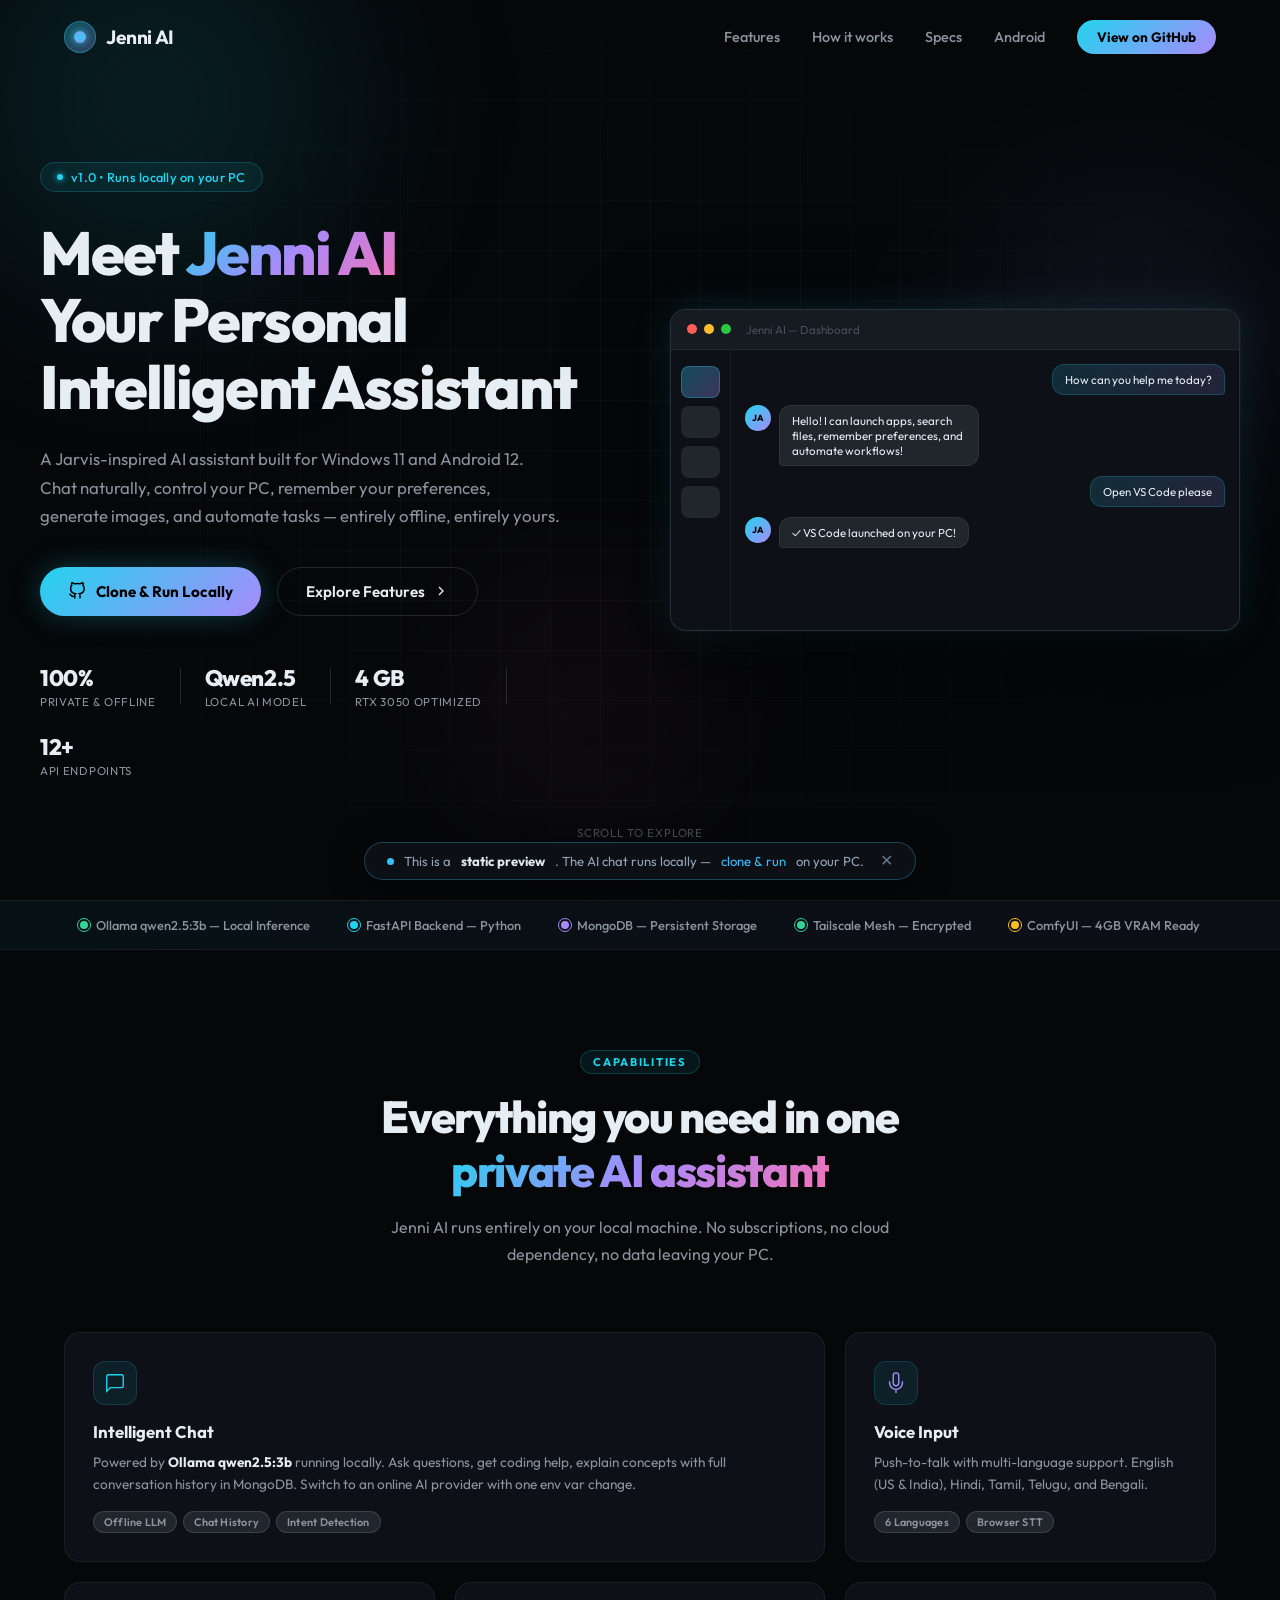
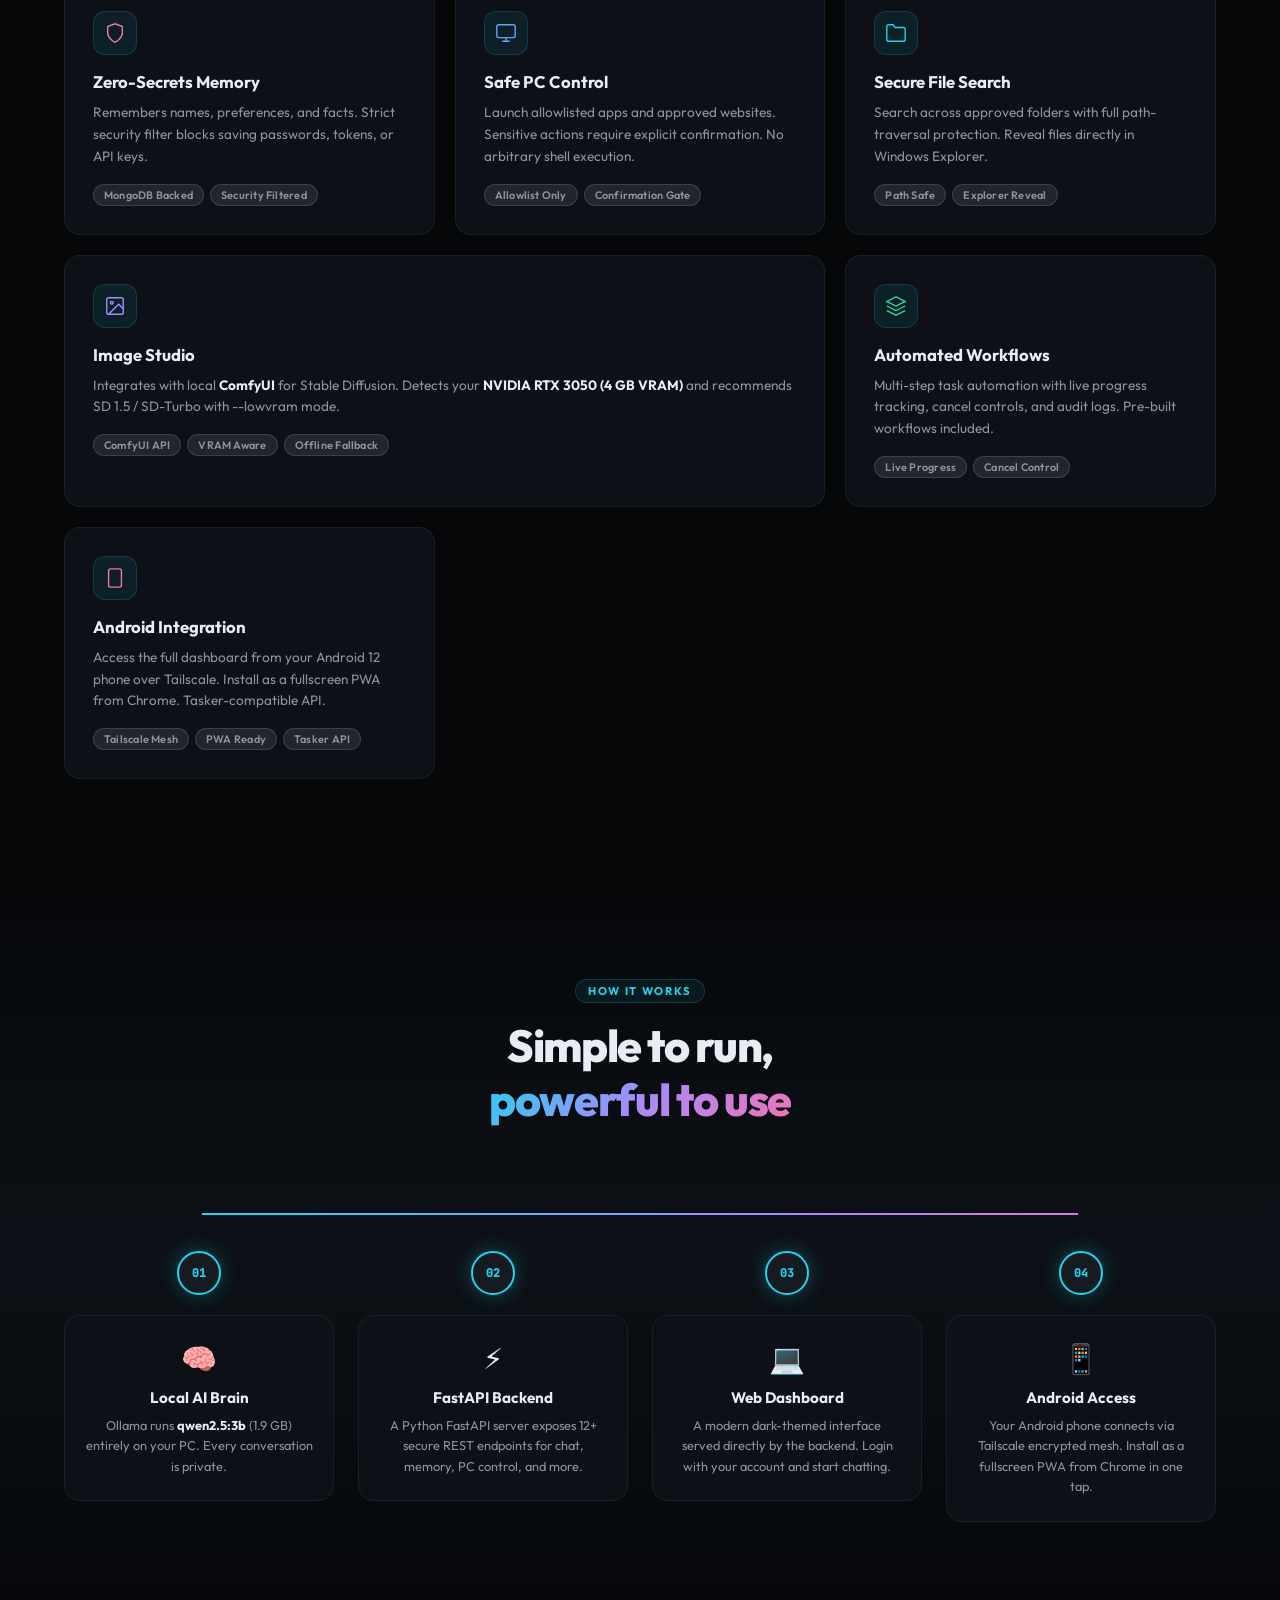
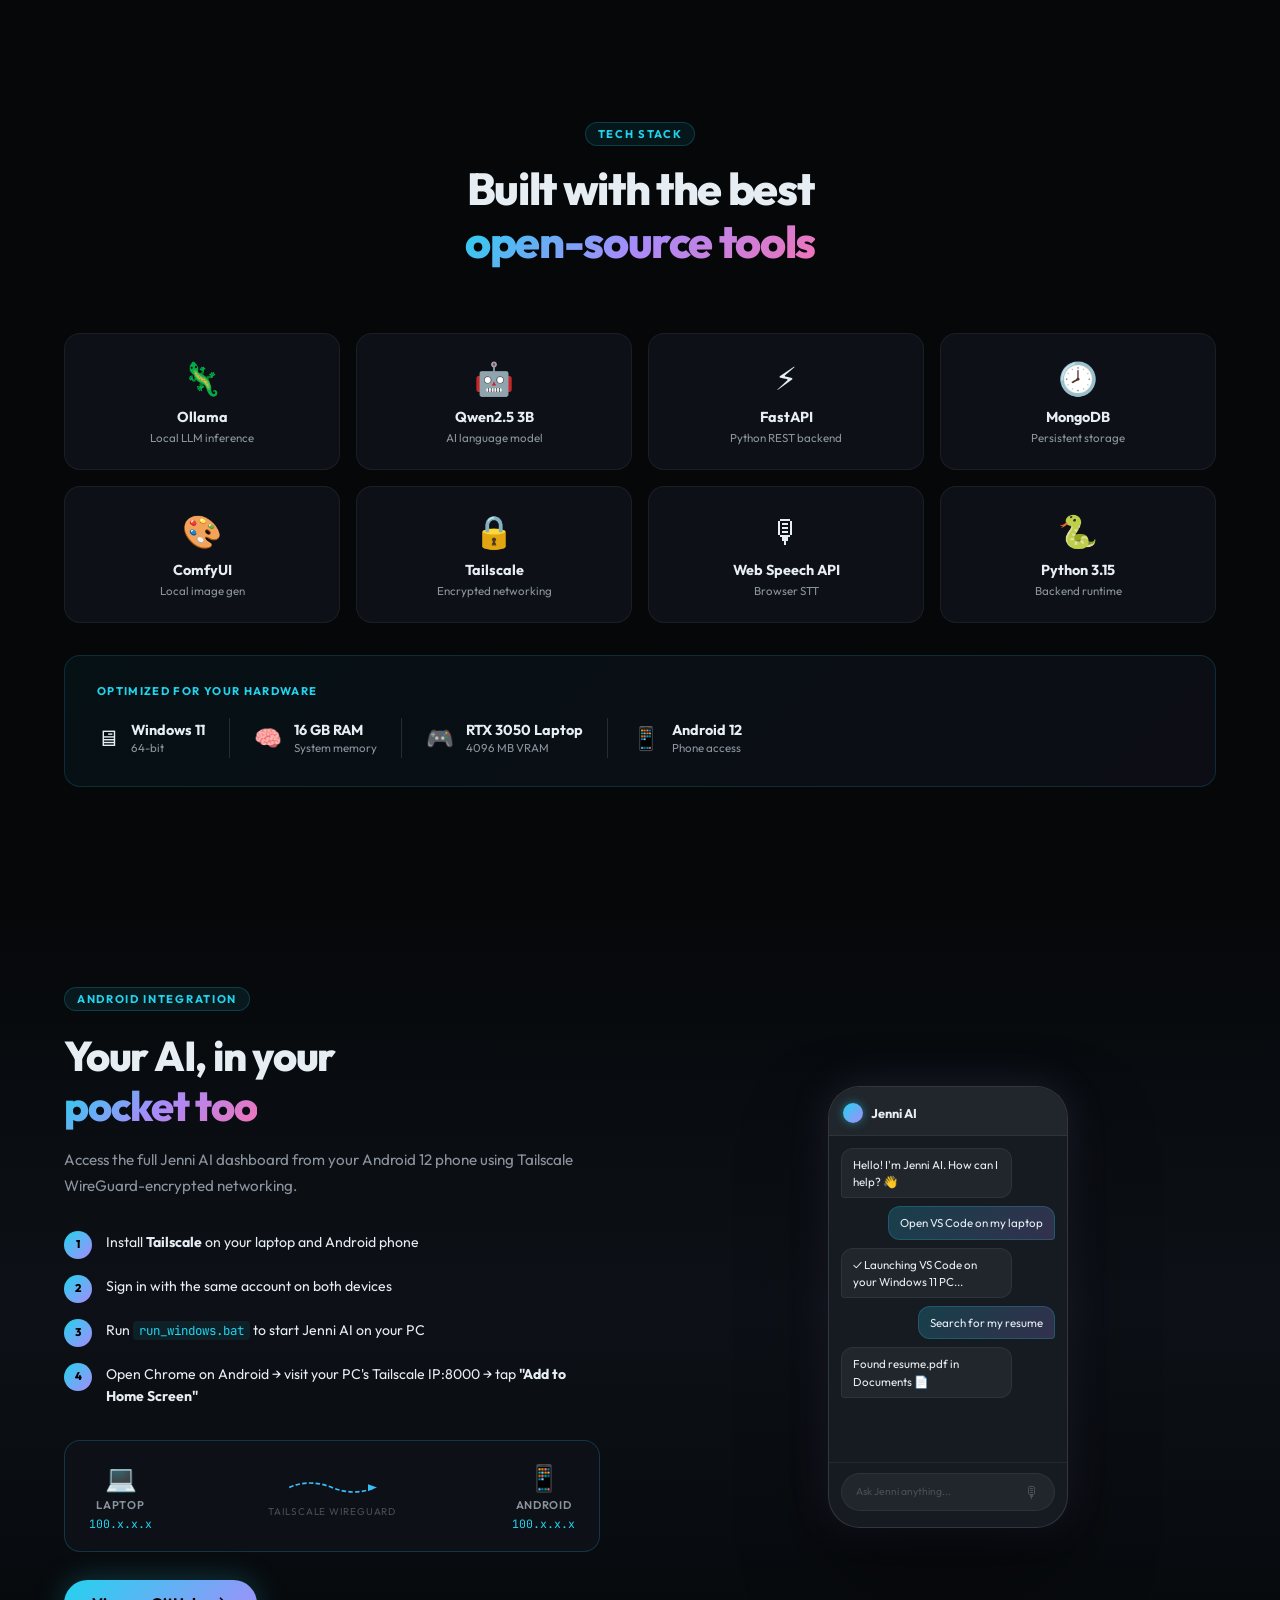
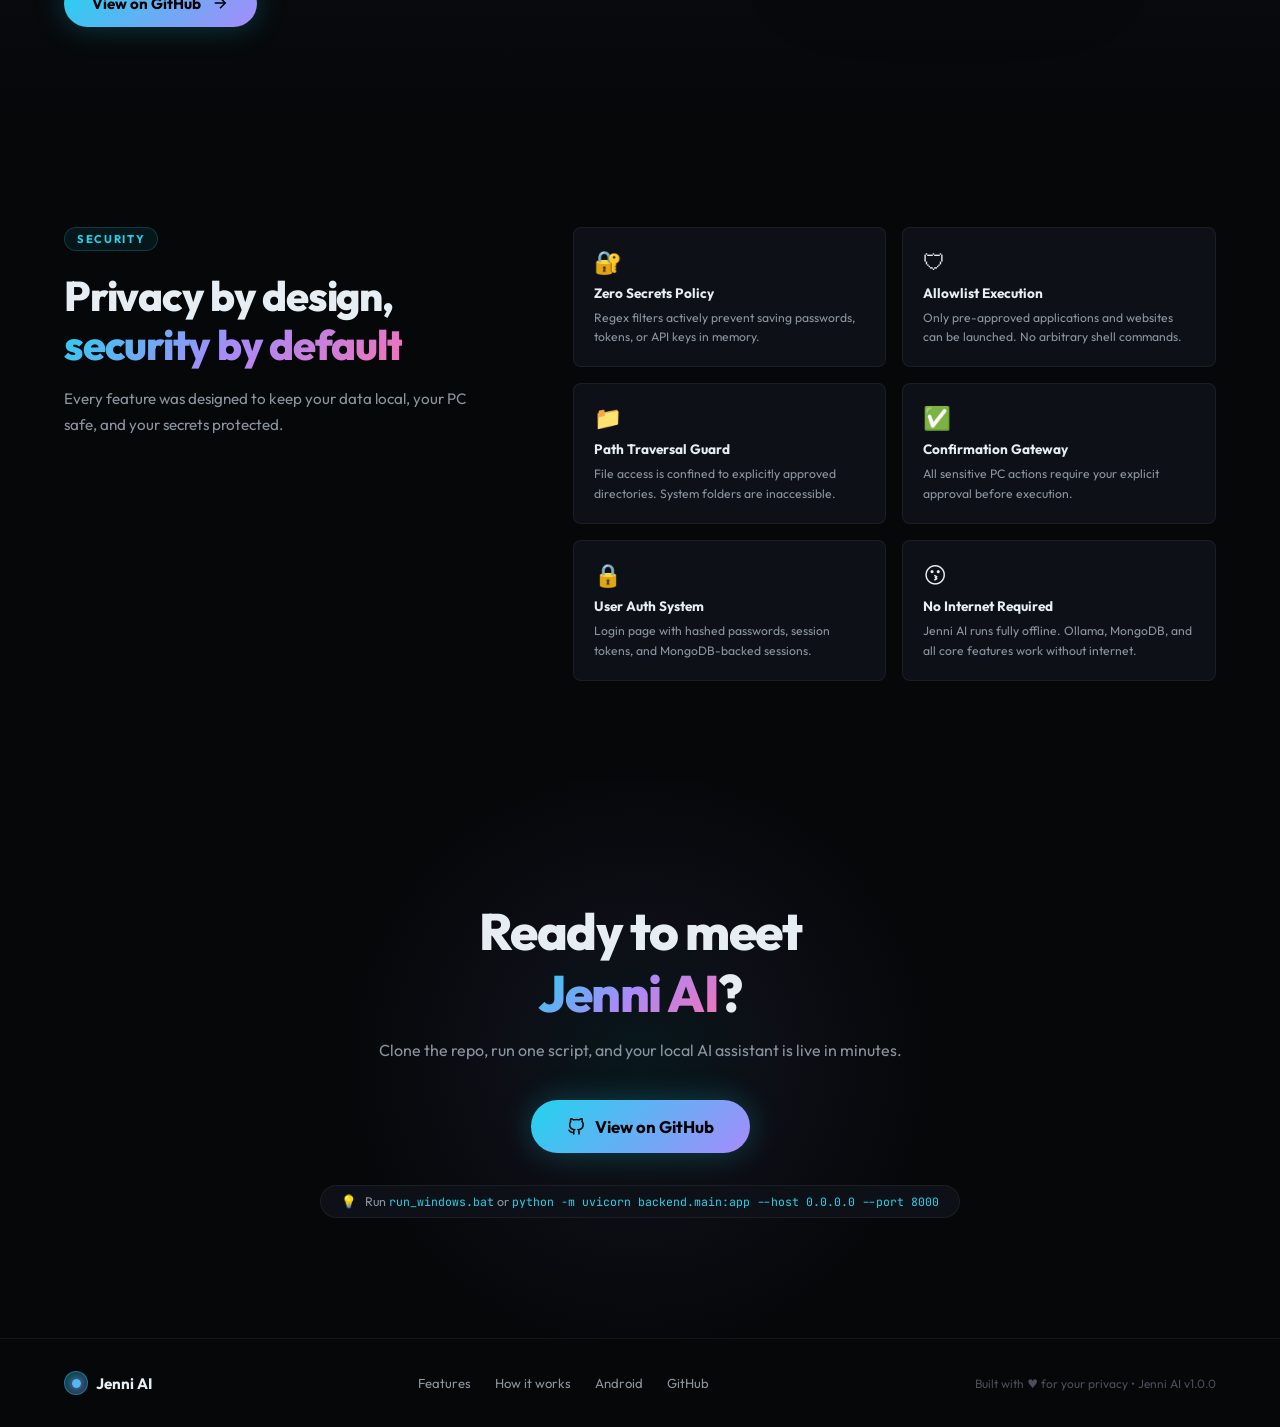
==== index.html @ 6e57ca6c "fix: add index.html for GitHub Pages static landing page" ====
<!DOCTYPE html>
<html lang="en">
<head>
  <meta charset="UTF-8">
  <meta name="viewport" content="width=device-width, initial-scale=1.0">
  <title>Jenni AI — Your Personal Intelligent Assistant</title>
  <meta name="description" content="Jenni AI is your personal AI assistant for Windows 11 and Android. Chat, control your PC, manage memories, generate images, and automate workflows — all privately, locally, with no cloud required.">
  <link rel="preconnect" href="https://fonts.googleapis.com">
  <link rel="preconnect" href="https://fonts.gstatic.com" crossorigin>
  <link href="https://fonts.googleapis.com/css2?family=Outfit:wght@200;300;400;500;600;700;800;900&family=JetBrains+Mono:wght@400;500&display=swap" rel="stylesheet">
  <link rel="stylesheet" href="frontend/landing.css">
  <style>
    /* GitHub Pages notice banner */
    .gh-notice {
      position: fixed; bottom: 20px; left: 50%; transform: translateX(-50%);
      background: rgba(13,17,23,0.95); border: 1px solid rgba(56,189,248,0.3);
      border-radius: 100px; padding: 10px 22px;
      font-family: 'Outfit', sans-serif; font-size: 0.82rem;
      color: #94a3b8; z-index: 9999;
      display: flex; align-items: center; gap: 10px;
      backdrop-filter: blur(12px);
      box-shadow: 0 8px 32px rgba(0,0,0,0.5);
      white-space: nowrap;
    }
    .gh-notice span.dot { width: 7px; height: 7px; border-radius: 50%; background: #38bdf8; flex-shrink: 0; animation: blink2 2s ease-in-out infinite; }
    @keyframes blink2 { 0%,100%{opacity:1} 50%{opacity:0.3} }
    .gh-notice a { color: #38bdf8; text-decoration: none; }
    .gh-notice a:hover { text-decoration: underline; }
  </style>
</head>
<body>
  <!-- Navigation -->
  <nav class="navbar" id="navbar">
    <div class="nav-inner">
      <a href="#" class="nav-brand">
        <div class="nav-orb"><div class="nav-orb-inner"></div></div>
        <span>Jenni AI</span>
      </a>
      <div class="nav-links">
        <a href="#features">Features</a>
        <a href="#how-it-works">How it works</a>
        <a href="#specs">Specs</a>
        <a href="#android">Android</a>
        <a href="https://github.com/jsssameer7/jenni_ai" target="_blank" class="nav-cta-btn">View on GitHub</a>
      </div>
      <button class="mobile-nav-toggle" id="mobile-nav-toggle" aria-label="Toggle menu">
        <span></span><span></span><span></span>
      </button>
    </div>
  </nav>
  <div class="mobile-menu" id="mobile-menu">
    <a href="#features" onclick="closeMobileMenu()">Features</a>
    <a href="#how-it-works" onclick="closeMobileMenu()">How it works</a>
    <a href="#specs" onclick="closeMobileMenu()">Specs</a>
    <a href="#android" onclick="closeMobileMenu()">Android</a>
    <a href="https://github.com/jsssameer7/jenni_ai" target="_blank" class="mobile-cta">View on GitHub</a>
  </div>

  <!-- Hero Section -->
  <section class="hero" id="hero">
    <div class="hero-bg">
      <div class="hero-orb hero-orb-1"></div>
      <div class="hero-orb hero-orb-2"></div>
      <div class="hero-orb hero-orb-3"></div>
      <div class="grid-overlay"></div>
    </div>
    <div class="hero-layout">
      <div class="hero-content">
        <div class="hero-badge"><span class="badge-dot"></span><span>v1.0 &bull; Runs locally on your PC</span></div>
        <h1 class="hero-title">Meet <span class="gradient-text">Jenni AI</span><br>Your Personal<br>Intelligent Assistant</h1>
        <p class="hero-subtitle">A Jarvis-inspired AI assistant built for Windows 11 and Android 12. Chat naturally, control your PC, remember your preferences, generate images, and automate tasks &mdash; entirely offline, entirely yours.</p>
        <div class="hero-actions">
          <a href="https://github.com/jsssameer7/jenni_ai" target="_blank" class="btn-hero-primary">
            <svg viewBox="0 0 24 24" fill="none" stroke="currentColor" stroke-width="2"><path d="M9 19c-5 1.5-5-2.5-7-3m14 6v-3.87a3.37 3.37 0 0 0-.94-2.61c3.14-.35 6.44-1.54 6.44-7A5.44 5.44 0 0 0 20 4.77 5.07 5.07 0 0 0 19.91 1S18.73.65 16 2.48a13.38 13.38 0 0 0-7 0C6.27.65 5.09 1 5.09 1A5.07 5.07 0 0 0 5 4.77a5.44 5.44 0 0 0-1.5 3.78c0 5.42 3.3 6.61 6.44 7A3.37 3.37 0 0 0 9 18.13V22"/></svg>
            Clone &amp; Run Locally
          </a>
          <a href="#features" class="btn-hero-secondary">Explore Features<svg viewBox="0 0 24 24" fill="none" stroke="currentColor" stroke-width="2"><polyline points="9 18 15 12 9 6"/></svg></a>
        </div>
        <div class="hero-stats">
          <div class="stat"><div class="stat-val">100%</div><div class="stat-label">Private &amp; Offline</div></div>
          <div class="stat-divider"></div>
          <div class="stat"><div class="stat-val">Qwen2.5</div><div class="stat-label">Local AI Model</div></div>
          <div class="stat-divider"></div>
          <div class="stat"><div class="stat-val">4 GB</div><div class="stat-label">RTX 3050 Optimized</div></div>
          <div class="stat-divider"></div>
          <div class="stat"><div class="stat-val">12+</div><div class="stat-label">API Endpoints</div></div>
        </div>
      </div>
      <div class="hero-visual">
        <div class="dashboard-mockup">
          <div class="mockup-bar">
            <div class="mockup-dot red"></div>
            <div class="mockup-dot yellow"></div>
            <div class="mockup-dot green"></div>
            <span>Jenni AI &mdash; Dashboard</span>
          </div>
          <div class="mockup-body">
            <div class="mockup-sidebar">
              <div class="mockup-nav-item active"></div>
              <div class="mockup-nav-item"></div>
              <div class="mockup-nav-item"></div>
              <div class="mockup-nav-item"></div>
            </div>
            <div class="mockup-chat">
              <div class="mockup-msg user"><div>How can you help me today?</div></div>
              <div class="mockup-msg jenni"><div class="mockup-avatar">JA</div><div>Hello! I can launch apps, search files, remember preferences, and automate workflows!</div></div>
              <div class="mockup-msg user"><div>Open VS Code please</div></div>
              <div class="mockup-msg jenni"><div class="mockup-avatar">JA</div><div>&#10003; VS Code launched on your PC!</div></div>
            </div>
          </div>
        </div>
      </div>
    </div>
    <div class="hero-scroll-hint"><span>Scroll to explore</span><div class="scroll-arrow"></div></div>
  </section>

  <!-- Status Banner -->
  <section class="status-banner">
    <div class="container">
      <div class="status-items">
        <div class="status-item"><div class="ping green"></div><span>Ollama qwen2.5:3b &mdash; Local Inference</span></div>
        <div class="status-item"><div class="ping cyan"></div><span>FastAPI Backend &mdash; Python</span></div>
        <div class="status-item"><div class="ping violet"></div><span>MongoDB &mdash; Persistent Storage</span></div>
        <div class="status-item"><div class="ping green"></div><span>Tailscale Mesh &mdash; Encrypted</span></div>
        <div class="status-item"><div class="ping yellow"></div><span>ComfyUI &mdash; 4GB VRAM Ready</span></div>
      </div>
    </div>
  </section>

  <!-- Features Section -->
  <section class="features-section" id="features">
    <div class="container">
      <div class="section-header-web">
        <div class="section-tag">CAPABILITIES</div>
        <h2>Everything you need in one<br><span class="gradient-text">private AI assistant</span></h2>
        <p>Jenni AI runs entirely on your local machine. No subscriptions, no cloud dependency, no data leaving your PC.</p>
      </div>
      <div class="features-grid">
        <div class="feature-card large" data-color="cyan">
          <div class="feature-icon-wrap"><svg viewBox="0 0 24 24" fill="none" stroke="currentColor" stroke-width="1.5"><path d="M21 15a2 2 0 0 1-2 2H7l-4 4V5a2 2 0 0 1 2-2h14a2 2 0 0 1 2 2z"/></svg></div>
          <h3>Intelligent Chat</h3>
          <p>Powered by <strong>Ollama qwen2.5:3b</strong> running locally. Ask questions, get coding help, explain concepts with full conversation history in MongoDB. Switch to an online AI provider with one env var change.</p>
          <div class="feature-chips"><span class="feature-chip">Offline LLM</span><span class="feature-chip">Chat History</span><span class="feature-chip">Intent Detection</span></div>
        </div>
        <div class="feature-card" data-color="violet">
          <div class="feature-icon-wrap"><svg viewBox="0 0 24 24" fill="none" stroke="currentColor" stroke-width="1.5"><path d="M12 1a3 3 0 0 0-3 3v8a3 3 0 0 0 6 0V4a3 3 0 0 0-3-3z"/><path d="M19 10v2a7 7 0 0 1-14 0v-2"/><line x1="12" y1="19" x2="12" y2="23"/></svg></div>
          <h3>Voice Input</h3>
          <p>Push-to-talk with multi-language support. English (US &amp; India), Hindi, Tamil, Telugu, and Bengali.</p>
          <div class="feature-chips"><span class="feature-chip">6 Languages</span><span class="feature-chip">Browser STT</span></div>
        </div>
        <div class="feature-card" data-color="pink">
          <div class="feature-icon-wrap"><svg viewBox="0 0 24 24" fill="none" stroke="currentColor" stroke-width="1.5"><path d="M12 22s8-4 8-10V5l-8-3-8 3v7c0 6 8 10 8 10z"/></svg></div>
          <h3>Zero-Secrets Memory</h3>
          <p>Remembers names, preferences, and facts. Strict security filter blocks saving passwords, tokens, or API keys.</p>
          <div class="feature-chips"><span class="feature-chip">MongoDB Backed</span><span class="feature-chip">Security Filtered</span></div>
        </div>
        <div class="feature-card" data-color="blue">
          <div class="feature-icon-wrap"><svg viewBox="0 0 24 24" fill="none" stroke="currentColor" stroke-width="1.5"><rect x="2" y="3" width="20" height="14" rx="2" ry="2"/><line x1="8" y1="21" x2="16" y2="21"/><line x1="12" y1="17" x2="12" y2="21"/></svg></div>
          <h3>Safe PC Control</h3>
          <p>Launch allowlisted apps and approved websites. Sensitive actions require explicit confirmation. No arbitrary shell execution.</p>
          <div class="feature-chips"><span class="feature-chip">Allowlist Only</span><span class="feature-chip">Confirmation Gate</span></div>
        </div>
        <div class="feature-card" data-color="cyan">
          <div class="feature-icon-wrap"><svg viewBox="0 0 24 24" fill="none" stroke="currentColor" stroke-width="1.5"><path d="M22 19a2 2 0 0 1-2 2H4a2 2 0 0 1-2-2V5a2 2 0 0 1 2-2h5l2 3h9a2 2 0 0 1 2 2z"/></svg></div>
          <h3>Secure File Search</h3>
          <p>Search across approved folders with full path-traversal protection. Reveal files directly in Windows Explorer.</p>
          <div class="feature-chips"><span class="feature-chip">Path Safe</span><span class="feature-chip">Explorer Reveal</span></div>
        </div>
        <div class="feature-card large" data-color="violet">
          <div class="feature-icon-wrap"><svg viewBox="0 0 24 24" fill="none" stroke="currentColor" stroke-width="1.5"><rect x="3" y="3" width="18" height="18" rx="2" ry="2"/><circle cx="8.5" cy="8.5" r="1.5"/><polyline points="21 15 16 10 5 21"/></svg></div>
          <h3>Image Studio</h3>
          <p>Integrates with local <strong>ComfyUI</strong> for Stable Diffusion. Detects your <strong>NVIDIA RTX 3050 (4 GB VRAM)</strong> and recommends SD 1.5 / SD-Turbo with --lowvram mode.</p>
          <div class="feature-chips"><span class="feature-chip">ComfyUI API</span><span class="feature-chip">VRAM Aware</span><span class="feature-chip">Offline Fallback</span></div>
        </div>
        <div class="feature-card" data-color="green">
          <div class="feature-icon-wrap"><svg viewBox="0 0 24 24" fill="none" stroke="currentColor" stroke-width="1.5"><polygon points="12 2 2 7 12 12 22 7 12 2"/><polyline points="2 17 12 22 22 17"/><polyline points="2 12 12 17 22 12"/></svg></div>
          <h3>Automated Workflows</h3>
          <p>Multi-step task automation with live progress tracking, cancel controls, and audit logs. Pre-built workflows included.</p>
          <div class="feature-chips"><span class="feature-chip">Live Progress</span><span class="feature-chip">Cancel Control</span></div>
        </div>
        <div class="feature-card" data-color="pink">
          <div class="feature-icon-wrap"><svg viewBox="0 0 24 24" fill="none" stroke="currentColor" stroke-width="1.5"><rect x="5" y="2" width="14" height="20" rx="2" ry="2"/><line x1="12" y1="18" x2="12.01" y2="18"/></svg></div>
          <h3>Android Integration</h3>
          <p>Access the full dashboard from your Android 12 phone over Tailscale. Install as a fullscreen PWA from Chrome. Tasker-compatible API.</p>
          <div class="feature-chips"><span class="feature-chip">Tailscale Mesh</span><span class="feature-chip">PWA Ready</span><span class="feature-chip">Tasker API</span></div>
        </div>
      </div>
    </div>
  </section>

  <!-- How It Works -->
  <section class="how-it-works" id="how-it-works">
    <div class="container">
      <div class="section-header-web">
        <div class="section-tag">HOW IT WORKS</div>
        <h2>Simple to run,<br><span class="gradient-text">powerful to use</span></h2>
      </div>
      <div class="steps-track">
        <div class="steps-line"></div>
        <div class="step"><div class="step-num">01</div><div class="step-card"><div class="step-icon">&#129504;</div><h3>Local AI Brain</h3><p>Ollama runs <strong>qwen2.5:3b</strong> (1.9 GB) entirely on your PC. Every conversation is private.</p></div></div>
        <div class="step"><div class="step-num">02</div><div class="step-card"><div class="step-icon">&#9889;</div><h3>FastAPI Backend</h3><p>A Python FastAPI server exposes 12+ secure REST endpoints for chat, memory, PC control, and more.</p></div></div>
        <div class="step"><div class="step-num">03</div><div class="step-card"><div class="step-icon">&#128187;</div><h3>Web Dashboard</h3><p>A modern dark-themed interface served directly by the backend. Login with your account and start chatting.</p></div></div>
        <div class="step"><div class="step-num">04</div><div class="step-card"><div class="step-icon">&#128241;</div><h3>Android Access</h3><p>Your Android phone connects via Tailscale encrypted mesh. Install as a fullscreen PWA from Chrome in one tap.</p></div></div>
      </div>
    </div>
  </section>

  <!-- Tech Stack -->
  <section class="tech-section" id="specs">
    <div class="container">
      <div class="section-header-web">
        <div class="section-tag">TECH STACK</div>
        <h2>Built with the best<br><span class="gradient-text">open-source tools</span></h2>
      </div>
      <div class="tech-grid">
        <div class="tech-card"><div class="tech-logo">&#129422;</div><div class="tech-name">Ollama</div><div class="tech-desc">Local LLM inference</div></div>
        <div class="tech-card"><div class="tech-logo">&#129302;</div><div class="tech-name">Qwen2.5 3B</div><div class="tech-desc">AI language model</div></div>
        <div class="tech-card"><div class="tech-logo">&#9889;</div><div class="tech-name">FastAPI</div><div class="tech-desc">Python REST backend</div></div>
        <div class="tech-card"><div class="tech-logo">&#128343;</div><div class="tech-name">MongoDB</div><div class="tech-desc">Persistent storage</div></div>
        <div class="tech-card"><div class="tech-logo">&#127912;</div><div class="tech-name">ComfyUI</div><div class="tech-desc">Local image gen</div></div>
        <div class="tech-card"><div class="tech-logo">&#128274;</div><div class="tech-name">Tailscale</div><div class="tech-desc">Encrypted networking</div></div>
        <div class="tech-card"><div class="tech-logo">&#127897;</div><div class="tech-name">Web Speech API</div><div class="tech-desc">Browser STT</div></div>
        <div class="tech-card"><div class="tech-logo">&#128013;</div><div class="tech-name">Python 3.15</div><div class="tech-desc">Backend runtime</div></div>
      </div>
      <div class="hardware-card">
        <div class="hw-label">Optimized for your hardware</div>
        <div class="hw-specs">
          <div class="hw-spec"><div class="hw-icon">&#128421;</div><div class="hw-info"><strong>Windows 11</strong><span>64-bit</span></div></div>
          <div class="hw-sep"></div>
          <div class="hw-spec"><div class="hw-icon">&#129504;</div><div class="hw-info"><strong>16 GB RAM</strong><span>System memory</span></div></div>
          <div class="hw-sep"></div>
          <div class="hw-spec"><div class="hw-icon">&#127918;</div><div class="hw-info"><strong>RTX 3050 Laptop</strong><span>4096 MB VRAM</span></div></div>
          <div class="hw-sep"></div>
          <div class="hw-spec"><div class="hw-icon">&#128241;</div><div class="hw-info"><strong>Android 12</strong><span>Phone access</span></div></div>
        </div>
      </div>
    </div>
  </section>

  <!-- Android Section -->
  <section class="android-section" id="android">
    <div class="container">
      <div class="android-layout">
        <div class="android-content">
          <div class="section-tag">ANDROID INTEGRATION</div>
          <h2>Your AI, in your<br><span class="gradient-text">pocket too</span></h2>
          <p>Access the full Jenni AI dashboard from your Android 12 phone using Tailscale WireGuard-encrypted networking.</p>
          <div class="android-steps">
            <div class="android-step"><div class="android-step-num">1</div><div>Install <strong>Tailscale</strong> on your laptop and Android phone</div></div>
            <div class="android-step"><div class="android-step-num">2</div><div>Sign in with the same account on both devices</div></div>
            <div class="android-step"><div class="android-step-num">3</div><div>Run <code>run_windows.bat</code> to start Jenni AI on your PC</div></div>
            <div class="android-step"><div class="android-step-num">4</div><div>Open Chrome on Android → visit your PC's Tailscale IP:8000 → tap <strong>"Add to Home Screen"</strong></div></div>
          </div>
          <div class="tailscale-info">
            <div class="ts-node"><div class="ts-icon">&#128187;</div><div class="ts-label">Laptop</div><div class="ts-ip">100.x.x.x</div></div>
            <div class="ts-arrow"><svg viewBox="0 0 80 24" fill="none"><path d="M2 12 Q20 4 40 12 Q60 20 78 12" stroke="#38bdf8" stroke-width="1.5" stroke-dasharray="4 2"/><polygon points="72,9 80,12 72,15" fill="#38bdf8"/></svg><div class="ts-label-mid">Tailscale WireGuard</div></div>
            <div class="ts-node"><div class="ts-icon">&#128241;</div><div class="ts-label">Android</div><div class="ts-ip">100.x.x.x</div></div>
          </div>
          <a href="https://github.com/jsssameer7/jenni_ai" target="_blank" class="btn-hero-primary" style="margin-top:28px;display:inline-flex;">
            View on GitHub
            <svg viewBox="0 0 24 24" fill="none" stroke="currentColor" stroke-width="2"><line x1="5" y1="12" x2="19" y2="12"/><polyline points="12 5 19 12 12 19"/></svg>
          </a>
        </div>
        <div class="phone-mockup-wrapper">
          <div class="phone-mockup">
            <div class="phone-screen">
              <div class="phone-header"><div class="phone-orb"></div><span>Jenni AI</span></div>
              <div class="phone-chat">
                <div class="phone-msg jenni">Hello! I'm Jenni AI. How can I help? &#128075;</div>
                <div class="phone-msg user">Open VS Code on my laptop</div>
                <div class="phone-msg jenni">&#10003; Launching VS Code on your Windows 11 PC...</div>
                <div class="phone-msg user">Search for my resume</div>
                <div class="phone-msg jenni">Found resume.pdf in Documents &#128196;</div>
              </div>
              <div class="phone-input"><div class="phone-input-bar"><span>Ask Jenni anything...</span><div class="phone-mic">&#127897;</div></div></div>
            </div>
          </div>
        </div>
      </div>
    </div>
  </section>

  <!-- Security Section -->
  <section class="security-section">
    <div class="container">
      <div class="security-grid">
        <div class="security-intro">
          <div class="section-tag">SECURITY</div>
          <h2>Privacy by design,<br><span class="gradient-text">security by default</span></h2>
          <p>Every feature was designed to keep your data local, your PC safe, and your secrets protected.</p>
        </div>
        <div class="security-cards">
          <div class="sec-card"><div class="sec-icon">&#128272;</div><h4>Zero Secrets Policy</h4><p>Regex filters actively prevent saving passwords, tokens, or API keys in memory.</p></div>
          <div class="sec-card"><div class="sec-icon">&#128737;</div><h4>Allowlist Execution</h4><p>Only pre-approved applications and websites can be launched. No arbitrary shell commands.</p></div>
          <div class="sec-card"><div class="sec-icon">&#128193;</div><h4>Path Traversal Guard</h4><p>File access is confined to explicitly approved directories. System folders are inaccessible.</p></div>
          <div class="sec-card"><div class="sec-icon">&#9989;</div><h4>Confirmation Gateway</h4><p>All sensitive PC actions require your explicit approval before execution.</p></div>
          <div class="sec-card"><div class="sec-icon">&#128274;</div><h4>User Auth System</h4><p>Login page with hashed passwords, session tokens, and MongoDB-backed sessions.</p></div>
          <div class="sec-card"><div class="sec-icon">&#128535;</div><h4>No Internet Required</h4><p>Jenni AI runs fully offline. Ollama, MongoDB, and all core features work without internet.</p></div>
        </div>
      </div>
    </div>
  </section>

  <!-- CTA Section -->
  <section class="cta-section">
    <div class="cta-glow"></div>
    <div class="container">
      <div class="cta-inner">
        <h2>Ready to meet<br><span class="gradient-text">Jenni AI</span>?</h2>
        <p>Clone the repo, run one script, and your local AI assistant is live in minutes.</p>
        <div class="cta-actions">
          <a href="https://github.com/jsssameer7/jenni_ai" target="_blank" class="btn-hero-primary large">
            <svg viewBox="0 0 24 24" fill="none" stroke="currentColor" stroke-width="2"><path d="M9 19c-5 1.5-5-2.5-7-3m14 6v-3.87a3.37 3.37 0 0 0-.94-2.61c3.14-.35 6.44-1.54 6.44-7A5.44 5.44 0 0 0 20 4.77 5.07 5.07 0 0 0 19.91 1S18.73.65 16 2.48a13.38 13.38 0 0 0-7 0C6.27.65 5.09 1 5.09 1A5.07 5.07 0 0 0 5 4.77a5.44 5.44 0 0 0-1.5 3.78c0 5.42 3.3 6.61 6.44 7A3.37 3.37 0 0 0 9 18.13V22"/></svg>
            View on GitHub
          </a>
        </div>
        <div class="cta-tip"><span>&#128161;</span><span>Run <code>run_windows.bat</code> or <code>python -m uvicorn backend.main:app --host 0.0.0.0 --port 8000</code></span></div>
      </div>
    </div>
  </section>

  <!-- Footer -->
  <footer class="site-footer">
    <div class="container">
      <div class="footer-inner">
        <div class="footer-brand"><div class="nav-orb small"><div class="nav-orb-inner"></div></div><span>Jenni AI</span></div>
        <div class="footer-links">
          <a href="#features">Features</a>
          <a href="#how-it-works">How it works</a>
          <a href="#android">Android</a>
          <a href="https://github.com/jsssameer7/jenni_ai" target="_blank">GitHub</a>
        </div>
        <div class="footer-copy">Built with &hearts; for your privacy &bull; Jenni AI v1.0.0</div>
      </div>
    </div>
  </footer>

  <!-- GitHub Pages notice -->
  <div class="gh-notice" id="gh-notice">
    <span class="dot"></span>
    This is a <strong style="color:#e2e8f0">static preview</strong>. The AI chat runs locally —
    <a href="https://github.com/jsssameer7/jenni_ai" target="_blank">clone &amp; run</a> on your PC.
    <button onclick="document.getElementById('gh-notice').remove()" style="background:none;border:none;color:#64748b;cursor:pointer;font-size:1rem;line-height:1;margin-left:6px;">✕</button>
  </div>

  <script>
    const navbar = document.getElementById('navbar');
    window.addEventListener('scroll', () => { navbar.classList.toggle('scrolled', window.scrollY > 60); });
    const toggle = document.getElementById('mobile-nav-toggle');
    const mobileMenu = document.getElementById('mobile-menu');
    toggle.addEventListener('click', () => { mobileMenu.classList.toggle('open'); toggle.classList.toggle('open'); });
    function closeMobileMenu() { mobileMenu.classList.remove('open'); toggle.classList.remove('open'); }
    document.querySelectorAll('a[href^="#"]').forEach(a => {
      a.addEventListener('click', e => {
        const href = a.getAttribute('href');
        if (href === '#') return;
        e.preventDefault();
        const el = document.querySelector(href);
        if (el) el.scrollIntoView({ behavior: 'smooth', block: 'start' });
        closeMobileMenu();
      });
    });
    const observer = new IntersectionObserver((entries) => {
      entries.forEach(entry => { if (entry.isIntersecting) entry.target.classList.add('in-view'); });
    }, { threshold: 0.08, rootMargin: '0px 0px -40px 0px' });
    document.querySelectorAll('.feature-card, .step, .tech-card, .sec-card, .android-step').forEach(el => {
      el.classList.add('animate-on-scroll'); observer.observe(el);
    });
  </script>
</body>
</html>
---- frontend/landing.css ----
﻿/* ============================================
   JENNI AI — LANDING PAGE STYLES
   Premium dark SaaS website aesthetic
   ============================================ */

*, *::before, *::after { box-sizing: border-box; margin: 0; padding: 0; }

:root {
  --cyan: #22d3ee;
  --cyan-dim: #0891b2;
  --violet: #a78bfa;
  --violet-dim: #7c3aed;
  --pink: #f472b6;
  --green: #34d399;
  --yellow: #fbbf24;
  --blue: #60a5fa;
  --bg: #050709;
  --surface: #0d1117;
  --surface2: #161b22;
  --surface3: #21262d;
  --border: rgba(255,255,255,0.06);
  --border-bright: rgba(255,255,255,0.12);
  --text: #e6edf3;
  --text-muted: #8b949e;
  --text-dim: #484f58;
  --font: 'Outfit', system-ui, sans-serif;
  --mono: 'JetBrains Mono', monospace;
  --radius: 16px;
  --radius-sm: 8px;
  --shadow-glow-cyan: 0 0 40px rgba(34,211,238,0.15);
  --shadow-glow-violet: 0 0 40px rgba(167,139,250,0.15);
  --transition: 0.3s cubic-bezier(0.4,0,0.2,1);
}

html { scroll-behavior: smooth; }

body {
  font-family: var(--font);
  background: var(--bg);
  color: var(--text);
  overflow-x: hidden;
  -webkit-font-smoothing: antialiased;
}

.container {
  max-width: 1200px;
  margin: 0 auto;
  padding: 0 24px;
}

/* ============ NAVBAR ============ */
.navbar {
  position: fixed;
  top: 0; left: 0; right: 0;
  z-index: 1000;
  padding: 20px 0;
  transition: all 0.4s ease;
}
.navbar.scrolled {
  background: rgba(5,7,9,0.85);
  backdrop-filter: blur(20px);
  border-bottom: 1px solid var(--border);
  padding: 14px 0;
}
.nav-inner {
  max-width: 1200px;
  margin: 0 auto;
  padding: 0 24px;
  display: flex;
  align-items: center;
  justify-content: space-between;
}
.nav-brand {
  display: flex;
  align-items: center;
  gap: 10px;
  text-decoration: none;
  color: var(--text);
  font-size: 1.2rem;
  font-weight: 700;
  letter-spacing: -0.02em;
}
.nav-orb {
  width: 32px; height: 32px;
  border-radius: 50%;
  background: linear-gradient(135deg, rgba(34,211,238,0.3), rgba(167,139,250,0.3));
  border: 1px solid rgba(34,211,238,0.4);
  display: flex;
  align-items: center;
  justify-content: center;
  animation: orb-pulse 3s ease-in-out infinite;
}
.nav-orb.small { width: 24px; height: 24px; }
.nav-orb-inner {
  width: 12px; height: 12px;
  border-radius: 50%;
  background: radial-gradient(circle, var(--cyan), var(--violet));
  box-shadow: 0 0 8px var(--cyan);
}
.nav-orb.small .nav-orb-inner { width: 9px; height: 9px; }
@keyframes orb-pulse {
  0%, 100% { box-shadow: 0 0 0 0 rgba(34,211,238,0.3); }
  50% { box-shadow: 0 0 0 6px rgba(34,211,238,0); }
}
.nav-links {
  display: flex;
  align-items: center;
  gap: 32px;
}
.nav-links a {
  text-decoration: none;
  color: var(--text-muted);
  font-size: 0.9rem;
  font-weight: 500;
  transition: color var(--transition);
}
.nav-links a:hover { color: var(--text); }
.nav-cta-btn {
  background: linear-gradient(135deg, var(--cyan), var(--violet)) !important;
  color: #000 !important;
  font-weight: 700 !important;
  padding: 8px 20px;
  border-radius: 100px;
  font-size: 0.85rem !important;
  transition: all 0.3s ease !important;
}
.nav-cta-btn:hover { transform: scale(1.05); box-shadow: 0 4px 20px rgba(34,211,238,0.4); }
.mobile-nav-toggle {
  display: none;
  flex-direction: column;
  gap: 5px;
  background: none;
  border: none;
  cursor: pointer;
  padding: 4px;
}
.mobile-nav-toggle span {
  display: block;
  width: 22px; height: 2px;
  background: var(--text);
  border-radius: 2px;
  transition: all 0.3s ease;
}
.mobile-nav-toggle.open span:nth-child(1) { transform: translateY(7px) rotate(45deg); }
.mobile-nav-toggle.open span:nth-child(2) { opacity: 0; }
.mobile-nav-toggle.open span:nth-child(3) { transform: translateY(-7px) rotate(-45deg); }
.mobile-menu {
  display: none;
  position: fixed;
  top: 0; left: 0; right: 0; bottom: 0;
  background: rgba(5,7,9,0.98);
  backdrop-filter: blur(20px);
  z-index: 999;
  flex-direction: column;
  align-items: center;
  justify-content: center;
  gap: 32px;
  font-size: 1.5rem;
  font-weight: 600;
}
.mobile-menu.open { display: flex; }
.mobile-menu a { text-decoration: none; color: var(--text); transition: color 0.2s; }
.mobile-menu a:hover { color: var(--cyan); }
.mobile-cta {
  background: linear-gradient(135deg, var(--cyan), var(--violet));
  color: #000 !important;
  padding: 14px 36px;
  border-radius: 100px;
  font-size: 1rem !important;
  font-weight: 800 !important;
}

/* ============ HERO ============ */
.hero {
  position: relative;
  min-height: 100vh;
  display: flex;
  flex-direction: column;
  align-items: center;
  justify-content: center;
  padding: 120px 24px 80px;
  overflow: hidden;
}
.hero-bg {
  position: absolute;
  inset: 0;
  pointer-events: none;
}
.hero-orb {
  position: absolute;
  border-radius: 50%;
  filter: blur(80px);
  opacity: 0.5;
}
.hero-orb-1 { width: 600px; height: 600px; top: -200px; left: -150px; background: radial-gradient(circle, rgba(34,211,238,0.3), transparent 70%); animation: float1 8s ease-in-out infinite; }
.hero-orb-2 { width: 500px; height: 500px; top: 100px; right: -100px; background: radial-gradient(circle, rgba(167,139,250,0.25), transparent 70%); animation: float2 10s ease-in-out infinite; }
.hero-orb-3 { width: 400px; height: 400px; bottom: 0; left: 30%; background: radial-gradient(circle, rgba(244,114,182,0.15), transparent 70%); animation: float1 12s ease-in-out infinite reverse; }
@keyframes float1 {
  0%, 100% { transform: translateY(0) scale(1); }
  50% { transform: translateY(-30px) scale(1.05); }
}
@keyframes float2 {
  0%, 100% { transform: translateY(0) scale(1); }
  50% { transform: translateY(20px) scale(0.95); }
}
.grid-overlay {
  position: absolute;
  inset: 0;
  background-image:
    linear-gradient(rgba(255,255,255,0.03) 1px, transparent 1px),
    linear-gradient(90deg, rgba(255,255,255,0.03) 1px, transparent 1px);
  background-size: 50px 50px;
  mask-image: radial-gradient(ellipse at center, black 30%, transparent 80%);
}
.hero-layout {
  position: relative;
  z-index: 1;
  display: grid;
  grid-template-columns: 1fr 1fr;
  gap: 60px;
  align-items: center;
  max-width: 1200px;
  width: 100%;
}
.hero-badge {
  display: inline-flex;
  align-items: center;
  gap: 8px;
  background: rgba(34,211,238,0.08);
  border: 1px solid rgba(34,211,238,0.2);
  padding: 6px 16px;
  border-radius: 100px;
  font-size: 0.8rem;
  color: var(--cyan);
  font-weight: 500;
  margin-bottom: 28px;
  letter-spacing: 0.02em;
}
.badge-dot {
  width: 6px; height: 6px;
  border-radius: 50%;
  background: var(--cyan);
  box-shadow: 0 0 6px var(--cyan);
  animation: blink 2s ease-in-out infinite;
}
@keyframes blink { 0%, 100% { opacity: 1; } 50% { opacity: 0.3; } }
.hero-title {
  font-size: clamp(2.4rem, 5vw, 3.8rem);
  font-weight: 800;
  line-height: 1.1;
  letter-spacing: -0.03em;
  margin-bottom: 24px;
}
.gradient-text {
  background: linear-gradient(135deg, var(--cyan), var(--violet), var(--pink));
  -webkit-background-clip: text;
  -webkit-text-fill-color: transparent;
  background-clip: text;
}
.hero-subtitle {
  font-size: 1.05rem;
  color: var(--text-muted);
  line-height: 1.7;
  margin-bottom: 36px;
  max-width: 520px;
}
.hero-actions {
  display: flex;
  gap: 16px;
  margin-bottom: 48px;
  flex-wrap: wrap;
}
.btn-hero-primary {
  display: inline-flex;
  align-items: center;
  gap: 10px;
  background: linear-gradient(135deg, var(--cyan), var(--violet));
  color: #000;
  font-family: var(--font);
  font-size: 0.95rem;
  font-weight: 700;
  padding: 14px 28px;
  border-radius: 100px;
  text-decoration: none;
  transition: all 0.3s ease;
  box-shadow: 0 0 30px rgba(34,211,238,0.25);
}
.btn-hero-primary svg { width: 18px; height: 18px; }
.btn-hero-primary:hover { transform: translateY(-2px); box-shadow: 0 8px 40px rgba(34,211,238,0.4); }
.btn-hero-primary.large { font-size: 1.05rem; padding: 16px 36px; }
.btn-hero-secondary {
  display: inline-flex;
  align-items: center;
  gap: 8px;
  background: transparent;
  border: 1px solid var(--border-bright);
  color: var(--text);
  font-family: var(--font);
  font-size: 0.95rem;
  font-weight: 600;
  padding: 14px 28px;
  border-radius: 100px;
  text-decoration: none;
  transition: all 0.3s ease;
}
.btn-hero-secondary svg { width: 16px; height: 16px; }
.btn-hero-secondary:hover { border-color: var(--cyan); color: var(--cyan); background: rgba(34,211,238,0.05); }
.hero-stats {
  display: flex;
  align-items: center;
  gap: 24px;
  flex-wrap: wrap;
}
.stat-val { font-size: 1.4rem; font-weight: 800; color: var(--text); letter-spacing: -0.02em; }
.stat-label { font-size: 0.72rem; color: var(--text-muted); text-transform: uppercase; letter-spacing: 0.06em; margin-top: 2px; }
.stat-divider { width: 1px; height: 36px; background: var(--border-bright); }
/* Dashboard Mockup */
.hero-visual { position: relative; z-index: 1; }
.dashboard-mockup {
  background: var(--surface);
  border: 1px solid var(--border-bright);
  border-radius: var(--radius);
  overflow: hidden;
  box-shadow: 0 40px 100px rgba(0,0,0,0.6), 0 0 0 1px rgba(34,211,238,0.05), var(--shadow-glow-cyan);
  animation: float2 6s ease-in-out infinite;
}
.mockup-bar {
  display: flex;
  align-items: center;
  gap: 7px;
  padding: 12px 16px;
  background: var(--surface2);
  border-bottom: 1px solid var(--border);
  font-size: 0.72rem;
  color: var(--text-dim);
}
.mockup-dot { width: 10px; height: 10px; border-radius: 50%; }
.mockup-dot.red { background: #ff5f57; }
.mockup-dot.yellow { background: #febc2e; }
.mockup-dot.green { background: #28c840; }
.mockup-bar span { margin-left: 8px; }
.mockup-body { display: flex; height: 280px; }
.mockup-sidebar {
  width: 60px;
  background: rgba(13,17,23,0.8);
  border-right: 1px solid var(--border);
  padding: 16px 10px;
  display: flex;
  flex-direction: column;
  gap: 8px;
}
.mockup-nav-item {
  height: 32px;
  border-radius: 8px;
  background: var(--surface3);
}
.mockup-nav-item.active {
  background: linear-gradient(135deg, rgba(34,211,238,0.3), rgba(167,139,250,0.3));
  border: 1px solid rgba(34,211,238,0.3);
}
.mockup-chat { flex: 1; padding: 14px; display: flex; flex-direction: column; gap: 10px; overflow: hidden; }
.mockup-msg { display: flex; gap: 8px; align-items: flex-start; }
.mockup-msg.user { flex-direction: row-reverse; }
.mockup-msg.user > div:not(.mockup-avatar) {
  background: linear-gradient(135deg, rgba(34,211,238,0.15), rgba(167,139,250,0.15));
  border: 1px solid rgba(34,211,238,0.2);
  padding: 7px 12px;
  border-radius: 12px 12px 4px 12px;
  font-size: 0.72rem;
  color: var(--text);
  max-width: 200px;
}
.mockup-msg.jenni > div:not(.mockup-avatar) {
  background: var(--surface3);
  border: 1px solid var(--border);
  padding: 7px 12px;
  border-radius: 12px 12px 12px 4px;
  font-size: 0.72rem;
  color: var(--text);
  max-width: 200px;
}
.mockup-avatar {
  width: 26px; height: 26px;
  border-radius: 50%;
  background: linear-gradient(135deg, var(--cyan), var(--violet));
  color: #000;
  font-size: 0.55rem;
  font-weight: 800;
  display: flex;
  align-items: center;
  justify-content: center;
  flex-shrink: 0;
}
/* Scroll hint */
.hero-scroll-hint {
  position: absolute;
  bottom: 32px;
  left: 50%;
  transform: translateX(-50%);
  display: flex;
  flex-direction: column;
  align-items: center;
  gap: 8px;
  color: var(--text-dim);
  font-size: 0.72rem;
  letter-spacing: 0.08em;
  text-transform: uppercase;
}
.scroll-arrow {
  width: 20px; height: 20px;
  border-right: 2px solid var(--text-dim);
  border-bottom: 2px solid var(--text-dim);
  transform: rotate(45deg);
  animation: bounce 2s ease-in-out infinite;
}
@keyframes bounce { 0%, 100% { transform: rotate(45deg) translateY(0); } 50% { transform: rotate(45deg) translateY(4px); } }

/* ============ STATUS BANNER ============ */
.status-banner {
  background: linear-gradient(90deg, rgba(34,211,238,0.05), rgba(167,139,250,0.05));
  border-top: 1px solid var(--border);
  border-bottom: 1px solid var(--border);
  padding: 16px 0;
  overflow: hidden;
}
.status-items {
  display: flex;
  gap: 40px;
  flex-wrap: wrap;
  justify-content: center;
}
.status-item {
  display: flex;
  align-items: center;
  gap: 8px;
  font-size: 0.8rem;
  color: var(--text-muted);
  font-weight: 500;
}
.ping {
  width: 8px; height: 8px;
  border-radius: 50%;
  position: relative;
}
.ping::after {
  content: '';
  position: absolute;
  inset: -3px;
  border-radius: 50%;
  animation: ping 2s ease-out infinite;
}
.ping.green { background: var(--green); }
.ping.green::after { border: 1px solid var(--green); }
.ping.cyan { background: var(--cyan); }
.ping.cyan::after { border: 1px solid var(--cyan); }
.ping.violet { background: var(--violet); }
.ping.violet::after { border: 1px solid var(--violet); }
.ping.yellow { background: var(--yellow); }
.ping.yellow::after { border: 1px solid var(--yellow); }
@keyframes ping { 0% { transform: scale(1); opacity: 1; } 100% { transform: scale(2.5); opacity: 0; } }

/* ============ SECTION COMMON ============ */
.section-header-web {
  text-align: center;
  margin-bottom: 64px;
}
.section-tag {
  display: inline-block;
  font-size: 0.7rem;
  font-weight: 700;
  letter-spacing: 0.15em;
  color: var(--cyan);
  text-transform: uppercase;
  margin-bottom: 16px;
  background: rgba(34,211,238,0.08);
  border: 1px solid rgba(34,211,238,0.2);
  padding: 4px 12px;
  border-radius: 100px;
}
.section-header-web h2 {
  font-size: clamp(1.8rem, 4vw, 2.8rem);
  font-weight: 800;
  letter-spacing: -0.03em;
  line-height: 1.2;
  margin-bottom: 16px;
}
.section-header-web p {
  font-size: 1rem;
  color: var(--text-muted);
  max-width: 520px;
  margin: 0 auto;
  line-height: 1.7;
}

/* ============ FEATURES SECTION ============ */
.features-section { padding: 100px 0; }
.features-grid {
  display: grid;
  grid-template-columns: repeat(3, 1fr);
  gap: 20px;
}
.feature-card {
  background: var(--surface);
  border: 1px solid var(--border);
  border-radius: var(--radius);
  padding: 28px;
  transition: all 0.4s ease;
  position: relative;
  overflow: hidden;
}
.feature-card::before {
  content: '';
  position: absolute;
  top: 0; left: 0; right: 0;
  height: 2px;
  background: linear-gradient(90deg, transparent, var(--card-color, var(--cyan)), transparent);
  opacity: 0;
  transition: opacity 0.3s;
}
.feature-card[data-color="cyan"] { --card-color: var(--cyan); }
.feature-card[data-color="violet"] { --card-color: var(--violet); }
.feature-card[data-color="pink"] { --card-color: var(--pink); }
.feature-card[data-color="blue"] { --card-color: var(--blue); }
.feature-card[data-color="green"] { --card-color: var(--green); }
.feature-card:hover { border-color: var(--card-color, var(--cyan)); transform: translateY(-4px); box-shadow: 0 20px 60px rgba(0,0,0,0.4), 0 0 30px rgba(34,211,238,0.08); }
.feature-card:hover::before { opacity: 1; }
.feature-card.large { grid-column: span 2; }
.feature-icon-wrap {
  width: 44px; height: 44px;
  border-radius: 12px;
  background: rgba(34,211,238,0.08);
  border: 1px solid rgba(34,211,238,0.15);
  display: flex; align-items: center; justify-content: center;
  margin-bottom: 16px;
  color: var(--card-color, var(--cyan));
}
.feature-icon-wrap svg { width: 22px; height: 22px; }
.feature-card h3 { font-size: 1.05rem; font-weight: 700; margin-bottom: 10px; }
.feature-card p { font-size: 0.85rem; color: var(--text-muted); line-height: 1.6; margin-bottom: 16px; }
.feature-card p strong { color: var(--text); }
.feature-card p code { font-family: var(--mono); font-size: 0.78rem; color: var(--cyan); background: rgba(34,211,238,0.1); padding: 1px 5px; border-radius: 4px; }
.feature-chips { display: flex; gap: 6px; flex-wrap: wrap; }
.feature-chip { font-size: 0.68rem; font-weight: 600; padding: 3px 10px; border-radius: 100px; background: var(--surface3); border: 1px solid var(--border-bright); color: var(--text-muted); letter-spacing: 0.02em; }

/* Animate on scroll */
.animate-on-scroll { opacity: 0; transform: translateY(24px); transition: opacity 0.6s ease, transform 0.6s ease; }
.animate-on-scroll.in-view { opacity: 1; transform: translateY(0); }

/* ============ HOW IT WORKS ============ */
.how-it-works { padding: 100px 0; background: linear-gradient(180deg, var(--bg), var(--surface) 50%, var(--bg)); }
.steps-track {
  display: grid;
  grid-template-columns: repeat(4, 1fr);
  gap: 24px;
  position: relative;
  padding-top: 60px;
}
.steps-line {
  position: absolute;
  top: 22px; left: 12%; right: 12%;
  height: 2px;
  background: linear-gradient(90deg, var(--cyan), var(--violet), var(--pink), var(--cyan));
  background-size: 200% 100%;
  animation: gradient-move 4s linear infinite;
}
@keyframes gradient-move { 0% { background-position: 0% 50%; } 100% { background-position: 200% 50%; } }
.step { display: flex; flex-direction: column; align-items: center; text-align: center; }
.step-num {
  width: 44px; height: 44px;
  border-radius: 50%;
  background: var(--surface2);
  border: 2px solid var(--cyan);
  display: flex; align-items: center; justify-content: center;
  font-size: 0.75rem; font-weight: 800; color: var(--cyan);
  font-family: var(--mono);
  margin-bottom: 20px;
  position: relative; z-index: 1;
  box-shadow: 0 0 20px rgba(34,211,238,0.3);
}
.step-card {
  background: var(--surface);
  border: 1px solid var(--border);
  border-radius: var(--radius);
  padding: 24px 20px;
  width: 100%;
  transition: all 0.3s ease;
}
.step-card:hover { border-color: rgba(34,211,238,0.3); transform: translateY(-4px); }
.step-icon { font-size: 1.8rem; margin-bottom: 12px; }
.step-card h3 { font-size: 0.95rem; font-weight: 700; margin-bottom: 8px; }
.step-card p { font-size: 0.8rem; color: var(--text-muted); line-height: 1.6; }
.step-card p strong { color: var(--text); }

/* ============ TECH STACK ============ */
.tech-section { padding: 100px 0; }
.tech-grid {
  display: grid;
  grid-template-columns: repeat(4, 1fr);
  gap: 16px;
  margin-bottom: 32px;
}
.tech-card {
  background: var(--surface);
  border: 1px solid var(--border);
  border-radius: var(--radius);
  padding: 24px 16px;
  text-align: center;
  transition: all 0.3s ease;
  cursor: default;
}
.tech-card:hover { border-color: rgba(34,211,238,0.3); transform: translateY(-4px); background: var(--surface2); }
.tech-logo { font-size: 2rem; margin-bottom: 10px; }
.tech-name { font-size: 0.9rem; font-weight: 700; margin-bottom: 4px; }
.tech-desc { font-size: 0.72rem; color: var(--text-muted); }
.hardware-card {
  background: linear-gradient(135deg, rgba(34,211,238,0.05), rgba(167,139,250,0.05));
  border: 1px solid rgba(34,211,238,0.15);
  border-radius: var(--radius);
  padding: 28px 32px;
}
.hw-label { font-size: 0.7rem; letter-spacing: 0.12em; text-transform: uppercase; color: var(--cyan); margin-bottom: 20px; font-weight: 700; }
.hw-specs { display: flex; align-items: center; gap: 24px; flex-wrap: wrap; }
.hw-spec { display: flex; align-items: center; gap: 12px; }
.hw-icon { font-size: 1.4rem; }
.hw-info { display: flex; flex-direction: column; }
.hw-info strong { font-size: 0.9rem; font-weight: 700; }
.hw-info span { font-size: 0.72rem; color: var(--text-muted); margin-top: 1px; }
.hw-sep { width: 1px; height: 40px; background: var(--border-bright); }

/* ============ ANDROID SECTION ============ */
.android-section { padding: 100px 0; background: linear-gradient(180deg, var(--bg), var(--surface) 50%, var(--bg)); }
.android-layout { display: grid; grid-template-columns: 1fr 1fr; gap: 80px; align-items: center; }
.android-content .section-tag { margin-bottom: 20px; }
.android-content h2 { font-size: clamp(1.8rem, 3.5vw, 2.6rem); font-weight: 800; letter-spacing: -0.03em; line-height: 1.2; margin-bottom: 16px; }
.android-content p { font-size: 0.95rem; color: var(--text-muted); line-height: 1.7; margin-bottom: 32px; }
.android-steps { display: flex; flex-direction: column; gap: 16px; margin-bottom: 32px; }
.android-step {
  display: flex;
  align-items: flex-start;
  gap: 14px;
  font-size: 0.88rem;
  color: var(--text);
  line-height: 1.6;
}
.android-step strong { color: var(--text); }
.android-step code { font-family: var(--mono); font-size: 0.78rem; color: var(--cyan); background: rgba(34,211,238,0.08); padding: 1px 6px; border-radius: 4px; }
.android-step-num {
  width: 28px; height: 28px;
  border-radius: 50%;
  background: linear-gradient(135deg, var(--cyan), var(--violet));
  color: #000;
  font-size: 0.7rem; font-weight: 800;
  display: flex; align-items: center; justify-content: center;
  flex-shrink: 0;
}
.tailscale-info {
  display: flex;
  align-items: center;
  gap: 16px;
  background: var(--surface);
  border: 1px solid rgba(56,189,248,0.2);
  border-radius: var(--radius);
  padding: 20px 24px;
}
.ts-node { display: flex; flex-direction: column; align-items: center; gap: 4px; }
.ts-icon { font-size: 1.6rem; }
.ts-label { font-size: 0.7rem; color: var(--text-muted); font-weight: 600; text-transform: uppercase; letter-spacing: 0.06em; }
.ts-ip { font-family: var(--mono); font-size: 0.72rem; color: var(--cyan); }
.ts-arrow { flex: 1; display: flex; flex-direction: column; align-items: center; gap: 4px; }
.ts-arrow svg { width: 100%; max-width: 90px; }
.ts-label-mid { font-size: 0.62rem; color: var(--text-dim); letter-spacing: 0.08em; text-transform: uppercase; }
/* Phone Mockup */
.phone-mockup-wrapper { display: flex; justify-content: center; align-items: center; }
.phone-mockup {
  width: 240px;
  background: var(--surface2);
  border: 1px solid var(--border-bright);
  border-radius: 32px;
  overflow: hidden;
  box-shadow: 0 40px 80px rgba(0,0,0,0.5), var(--shadow-glow-violet);
  animation: float1 7s ease-in-out infinite;
}
.phone-screen { display: flex; flex-direction: column; height: 440px; }
.phone-header {
  display: flex;
  align-items: center;
  gap: 8px;
  padding: 16px 14px 12px;
  background: var(--surface3);
  border-bottom: 1px solid var(--border);
  font-size: 0.8rem;
  font-weight: 700;
}
.phone-orb { width: 20px; height: 20px; border-radius: 50%; background: linear-gradient(135deg, var(--cyan), var(--violet)); box-shadow: 0 0 8px rgba(34,211,238,0.5); }
.phone-chat { flex: 1; padding: 12px; overflow: hidden; display: flex; flex-direction: column; gap: 8px; }
.phone-msg { font-size: 0.72rem; line-height: 1.5; max-width: 80%; }
.phone-msg.jenni { align-self: flex-start; background: var(--surface3); border: 1px solid var(--border); padding: 7px 11px; border-radius: 12px 12px 12px 4px; color: var(--text); }
.phone-msg.user { align-self: flex-end; background: linear-gradient(135deg, rgba(34,211,238,0.2), rgba(167,139,250,0.2)); border: 1px solid rgba(34,211,238,0.2); padding: 7px 11px; border-radius: 12px 12px 4px 12px; color: var(--text); }
.phone-input { padding: 10px 12px 16px; border-top: 1px solid var(--border); }
.phone-input-bar {
  display: flex;
  align-items: center;
  justify-content: space-between;
  background: var(--surface3);
  border: 1px solid var(--border);
  border-radius: 100px;
  padding: 8px 14px;
  font-size: 0.65rem;
  color: var(--text-dim);
}
.phone-mic { font-size: 1rem; }

/* ============ SECURITY SECTION ============ */
.security-section { padding: 100px 0; }
.security-grid { display: grid; grid-template-columns: 1fr 1.5fr; gap: 80px; align-items: start; }
.security-intro .section-tag { margin-bottom: 20px; }
.security-intro h2 { font-size: clamp(1.8rem, 3.5vw, 2.6rem); font-weight: 800; letter-spacing: -0.03em; line-height: 1.2; margin-bottom: 16px; }
.security-intro p { font-size: 0.95rem; color: var(--text-muted); line-height: 1.7; }
.security-cards { display: grid; grid-template-columns: repeat(2, 1fr); gap: 16px; }
.sec-card {
  background: var(--surface);
  border: 1px solid var(--border);
  border-radius: var(--radius-sm);
  padding: 20px;
  transition: all 0.3s ease;
}
.sec-card:hover { border-color: rgba(34,211,238,0.25); transform: translateY(-2px); }
.sec-icon { font-size: 1.4rem; margin-bottom: 8px; }
.sec-card h4 { font-size: 0.85rem; font-weight: 700; margin-bottom: 6px; }
.sec-card p { font-size: 0.76rem; color: var(--text-muted); line-height: 1.6; }

/* ============ CTA SECTION ============ */
.cta-section { padding: 120px 0; position: relative; overflow: hidden; }
.cta-glow {
  position: absolute;
  top: 50%; left: 50%;
  transform: translate(-50%, -50%);
  width: 600px; height: 600px;
  background: radial-gradient(circle, rgba(34,211,238,0.08), rgba(167,139,250,0.05), transparent 70%);
  pointer-events: none;
}
.cta-inner { text-align: center; position: relative; z-index: 1; }
.cta-inner h2 { font-size: clamp(2rem, 5vw, 3.2rem); font-weight: 800; letter-spacing: -0.03em; line-height: 1.2; margin-bottom: 16px; }
.cta-inner p { font-size: 1rem; color: var(--text-muted); margin-bottom: 40px; }
.cta-actions { display: flex; justify-content: center; gap: 16px; flex-wrap: wrap; margin-bottom: 32px; }
.cta-actions .btn-hero-secondary svg { width: 18px; height: 18px; }
.cta-tip {
  display: inline-flex;
  align-items: center;
  gap: 8px;
  background: var(--surface);
  border: 1px solid var(--border);
  border-radius: 100px;
  padding: 8px 20px;
  font-size: 0.78rem;
  color: var(--text-muted);
}
.cta-tip code { font-family: var(--mono); font-size: 0.72rem; color: var(--cyan); }

/* ============ FOOTER ============ */
.site-footer {
  border-top: 1px solid var(--border);
  padding: 32px 0;
}
.footer-inner {
  display: flex;
  align-items: center;
  justify-content: space-between;
  gap: 24px;
  flex-wrap: wrap;
}
.footer-brand {
  display: flex;
  align-items: center;
  gap: 8px;
  font-size: 0.95rem;
  font-weight: 700;
  color: var(--text);
}
.footer-links { display: flex; gap: 24px; flex-wrap: wrap; }
.footer-links a { text-decoration: none; color: var(--text-muted); font-size: 0.82rem; transition: color 0.2s; }
.footer-links a:hover { color: var(--cyan); }
.footer-copy { font-size: 0.75rem; color: var(--text-dim); }

/* ============ RESPONSIVE ============ */
@media (max-width: 1024px) {
  .features-grid { grid-template-columns: repeat(2, 1fr); }
  .feature-card.large { grid-column: span 2; }
  .tech-grid { grid-template-columns: repeat(4, 1fr); }
  .steps-track { grid-template-columns: repeat(2, 1fr); }
  .steps-line { display: none; }
  .security-grid { grid-template-columns: 1fr; gap: 48px; }
}
@media (max-width: 768px) {
  .nav-links { display: none; }
  .mobile-nav-toggle { display: flex; }
  .hero-layout { grid-template-columns: 1fr; gap: 40px; }
  .hero-visual { display: none; }
  .features-grid { grid-template-columns: 1fr; }
  .feature-card.large { grid-column: span 1; }
  .android-layout { grid-template-columns: 1fr; }
  .phone-mockup-wrapper { display: none; }
  .tech-grid { grid-template-columns: repeat(2, 1fr); }
  .steps-track { grid-template-columns: 1fr; }
  .hw-specs { flex-direction: column; align-items: flex-start; gap: 16px; }
  .hw-sep { display: none; }
  .security-cards { grid-template-columns: 1fr; }
  .footer-inner { flex-direction: column; text-align: center; }
  .footer-links { justify-content: center; }
  .status-items { gap: 20px; }
}
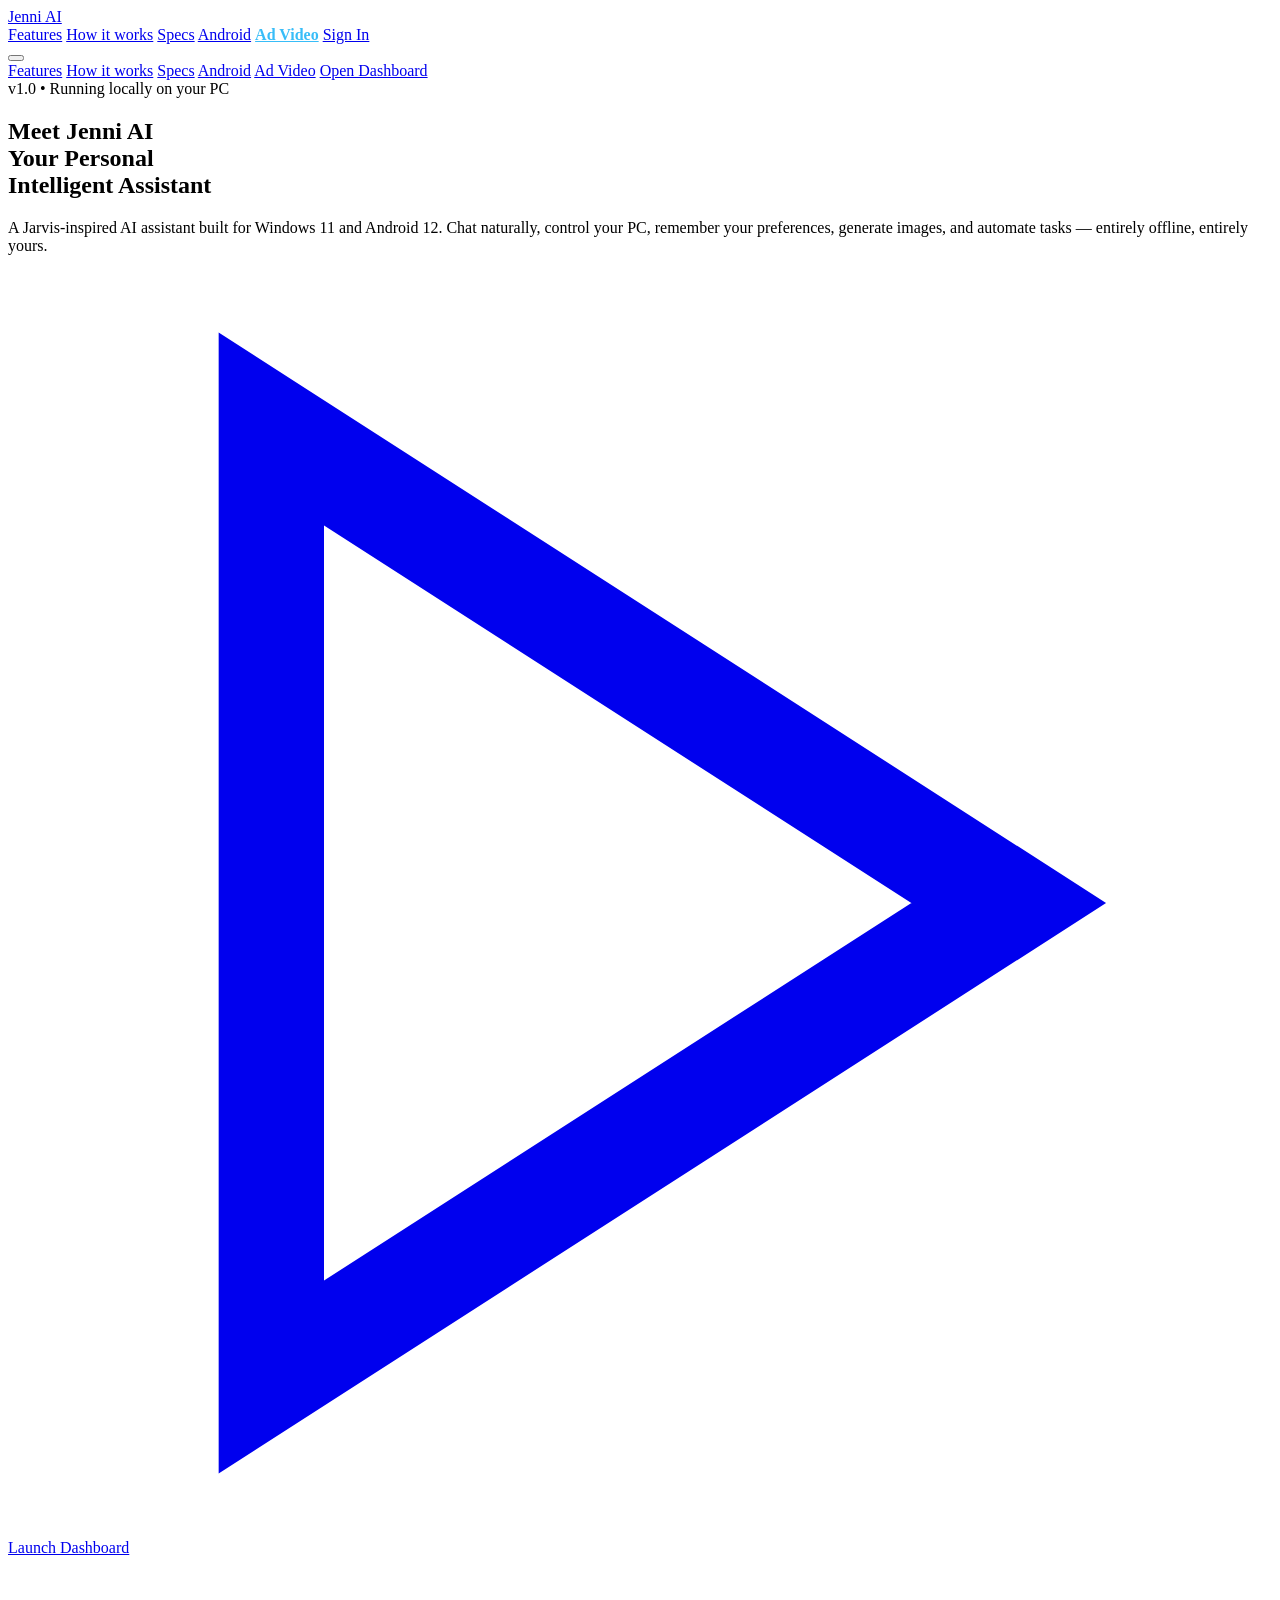
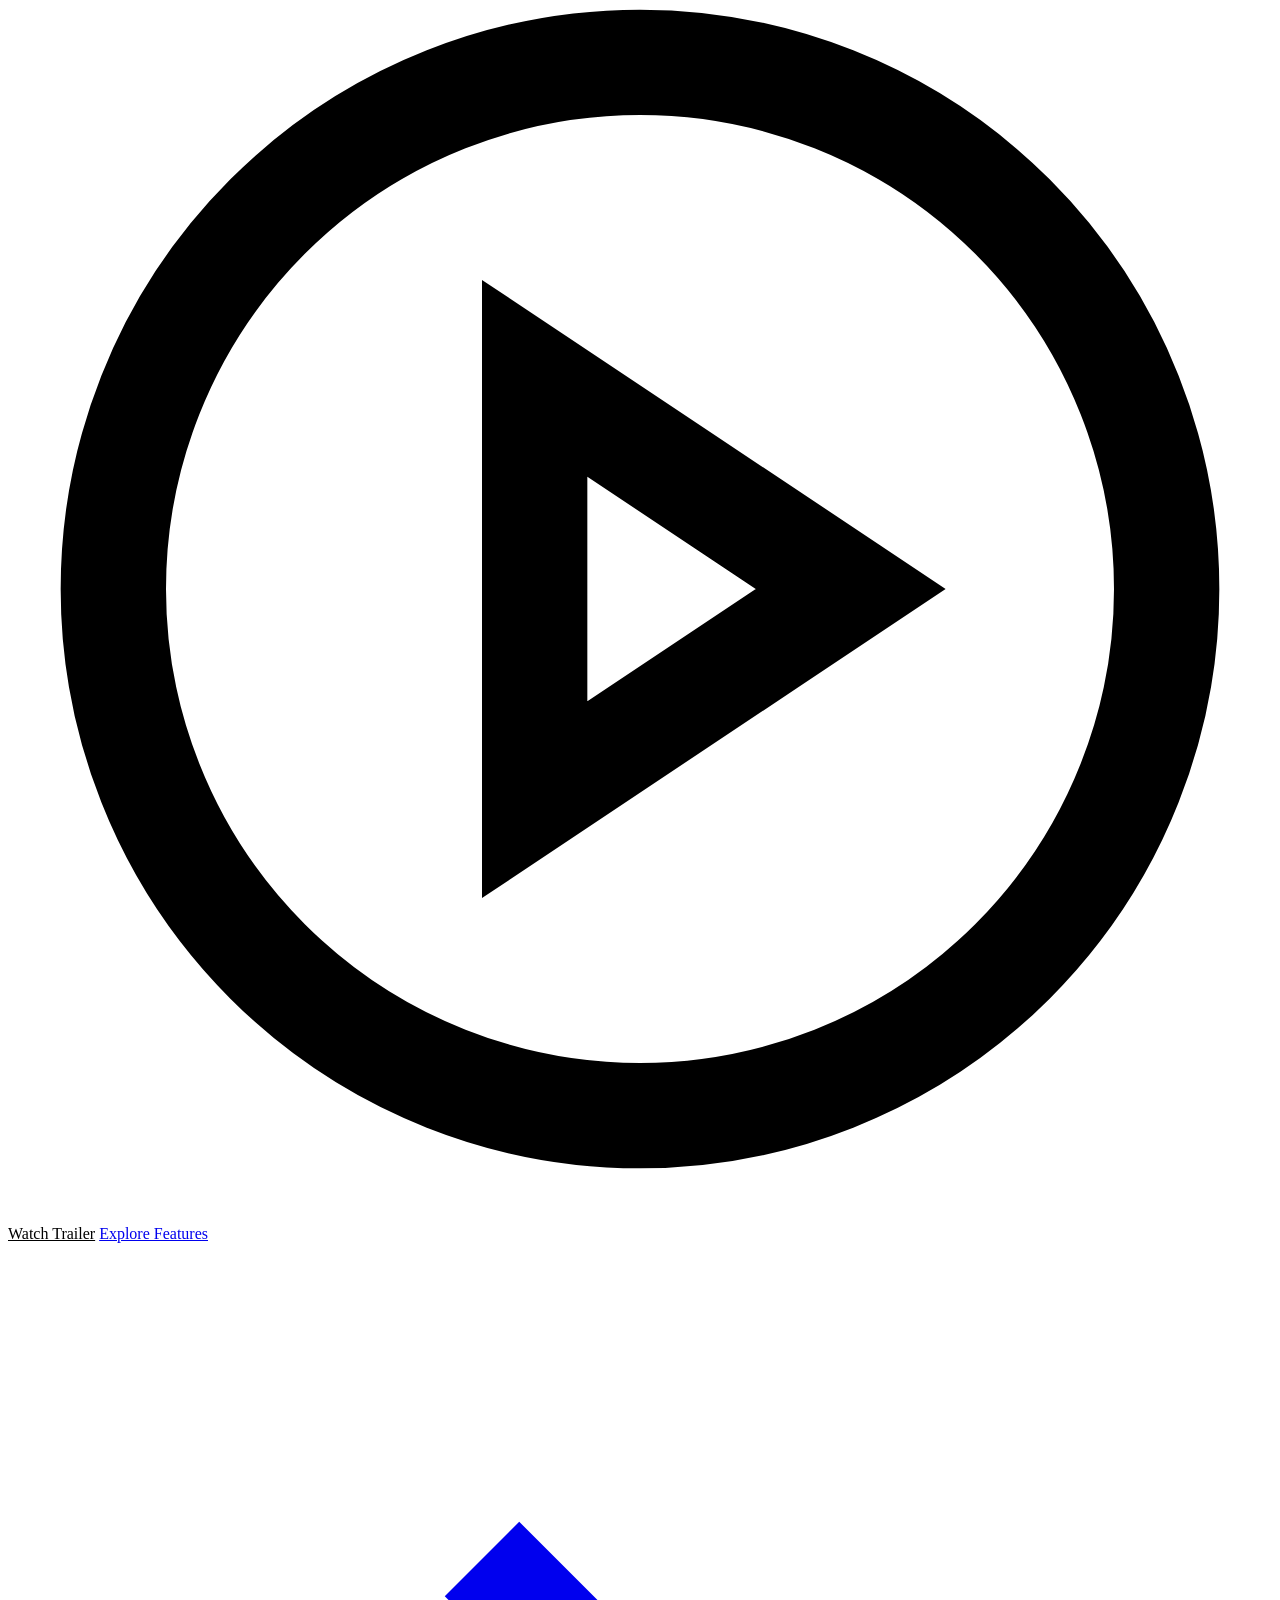
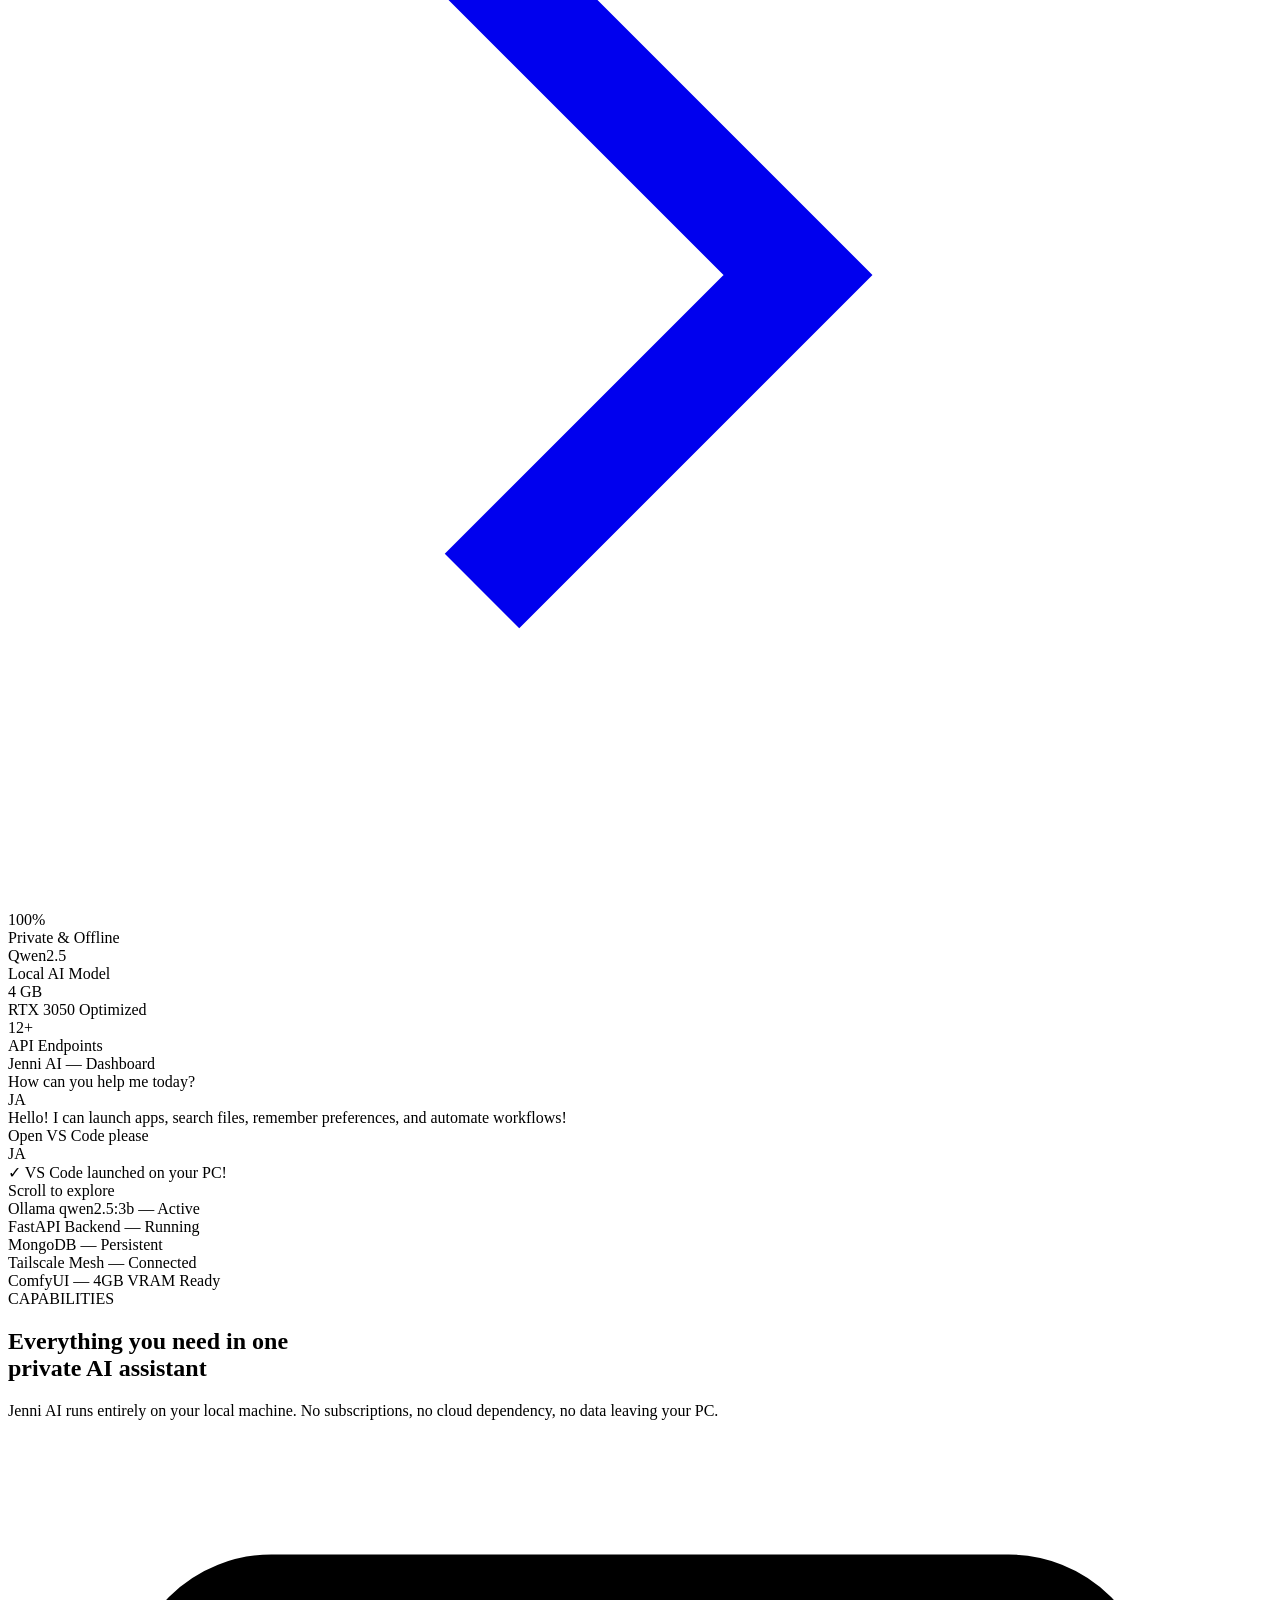
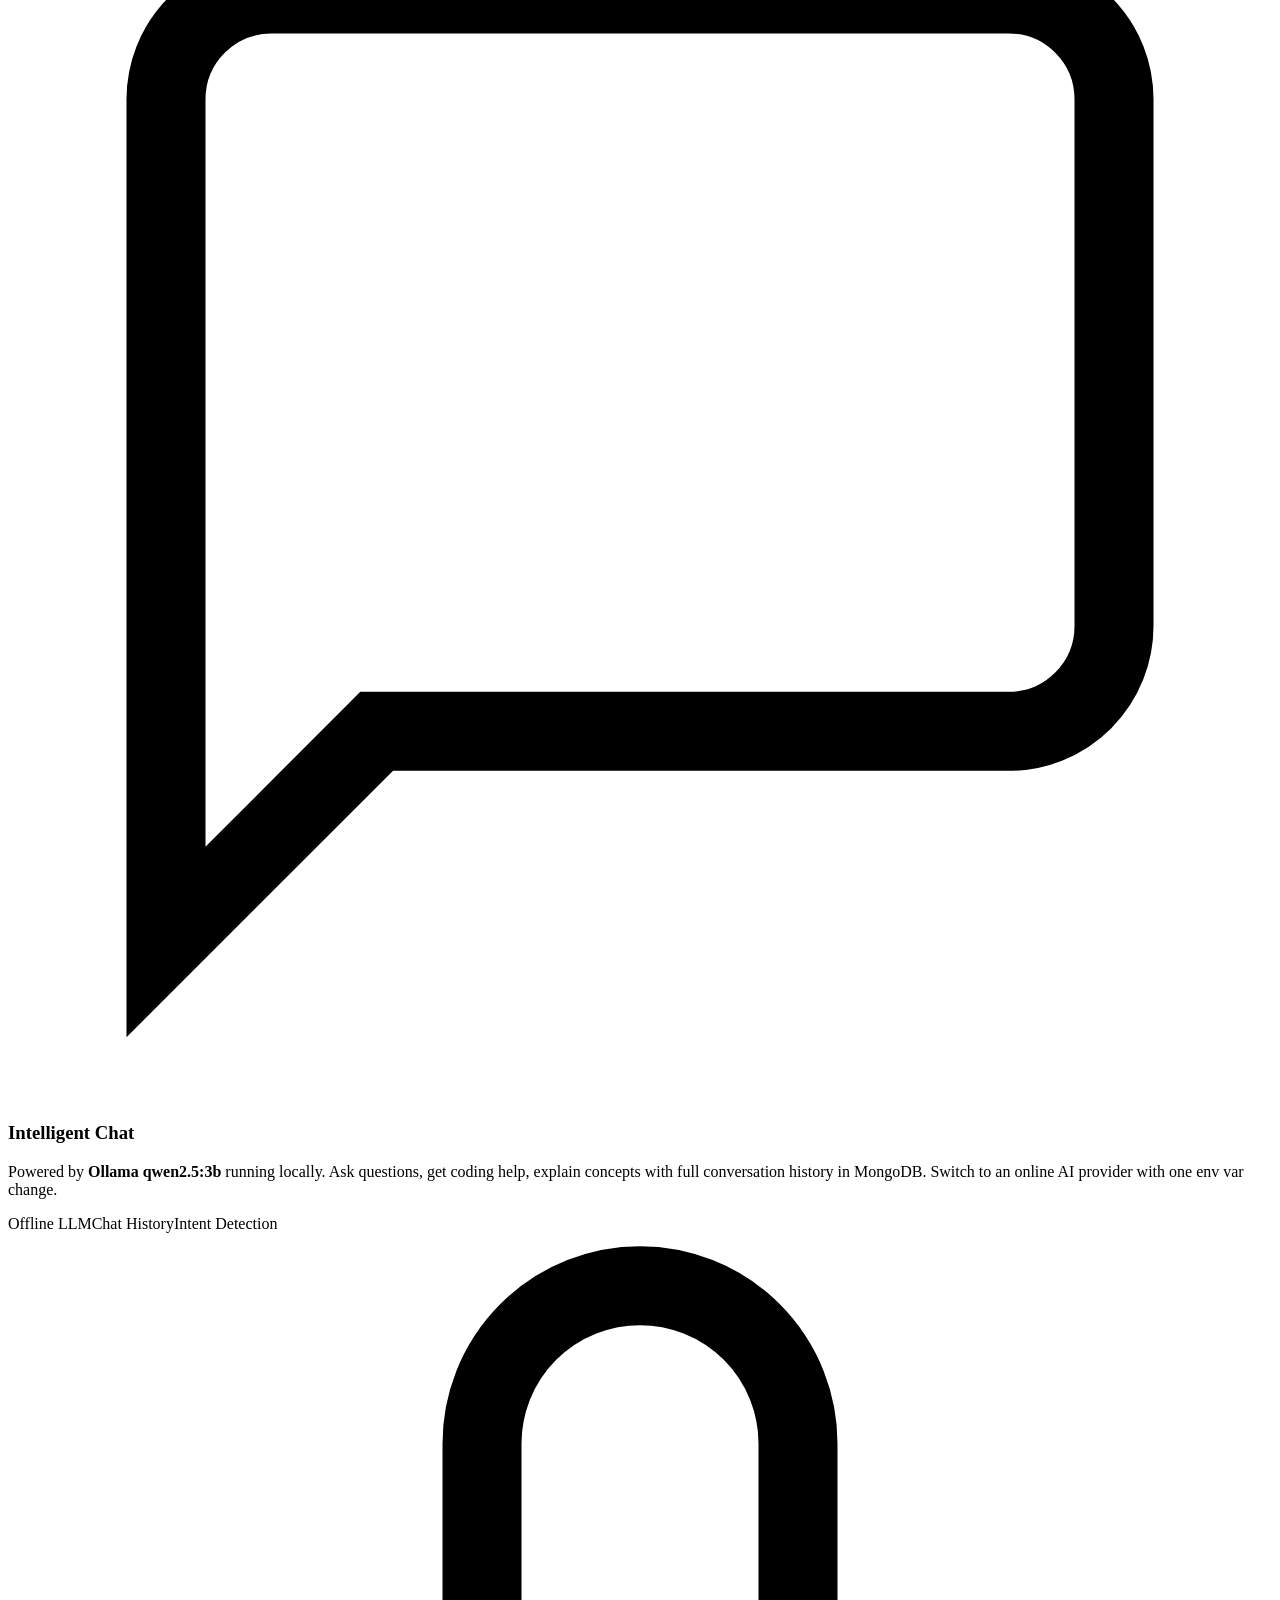
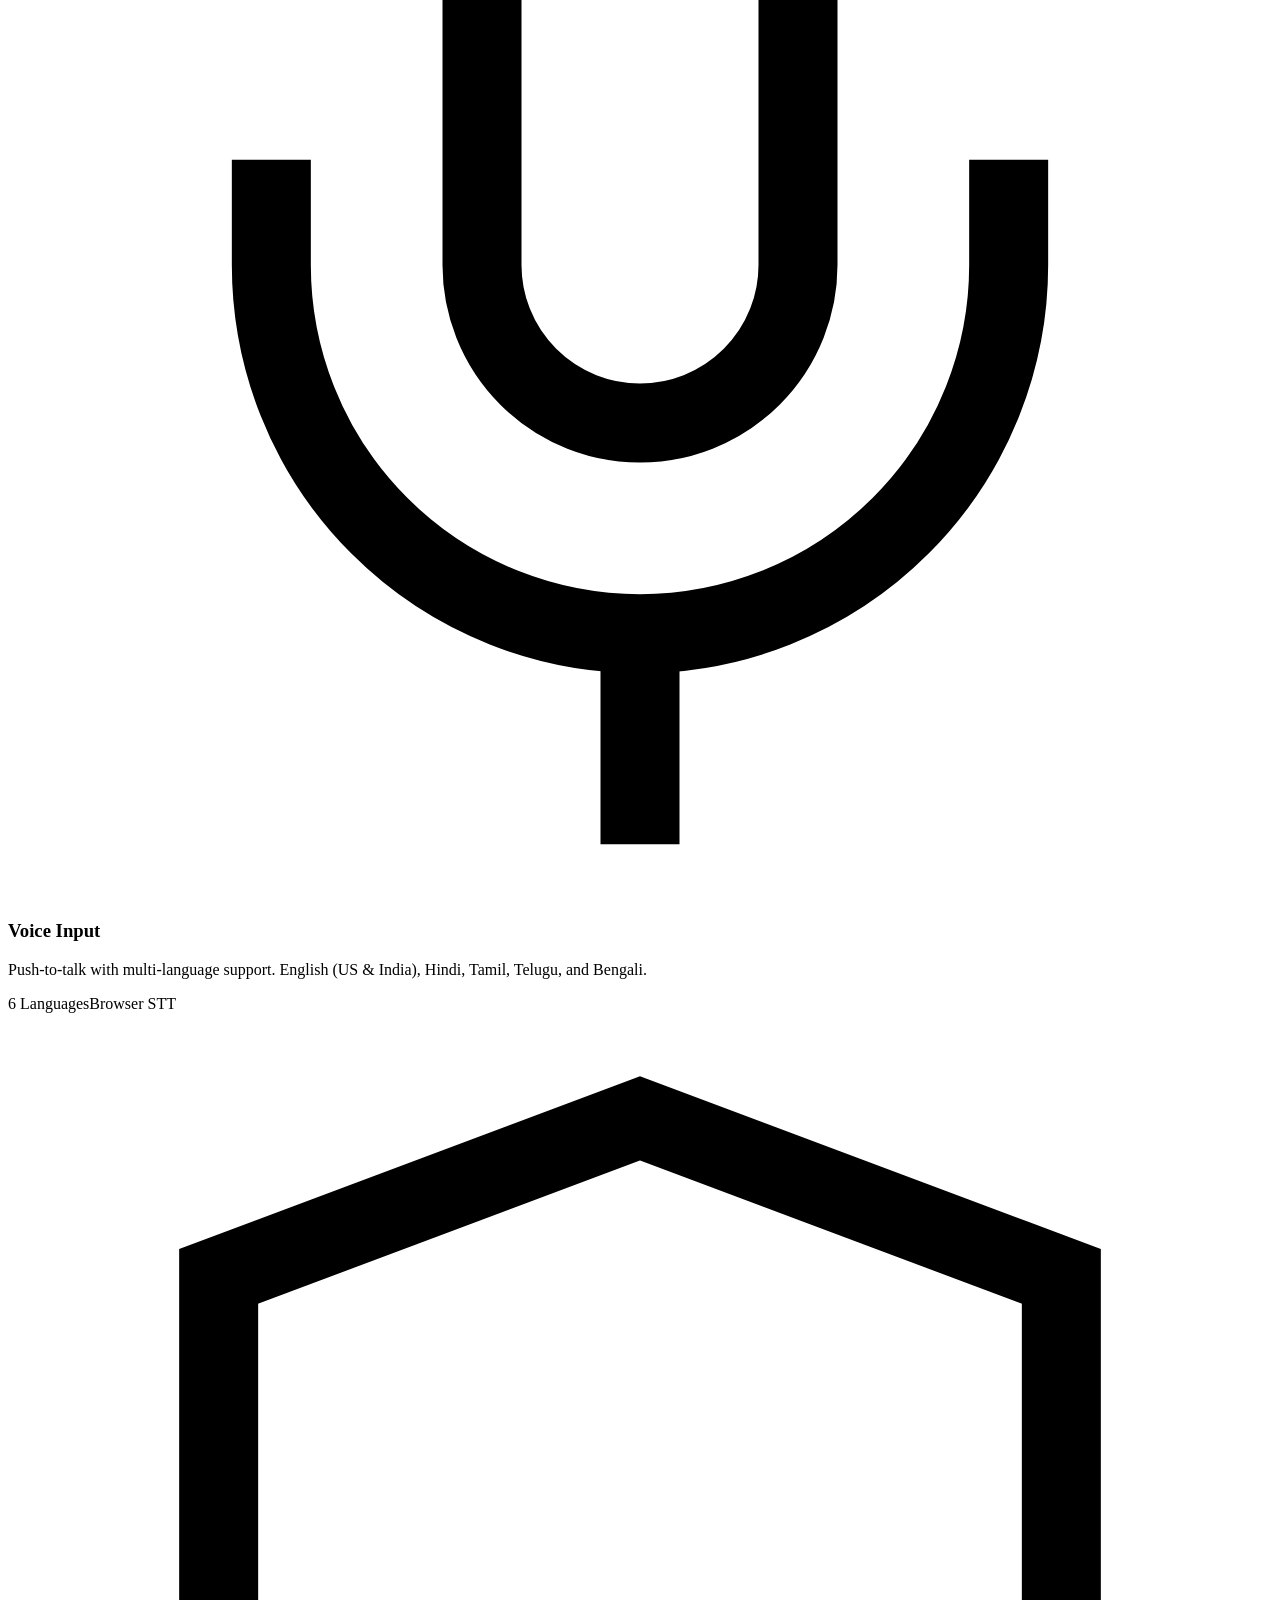
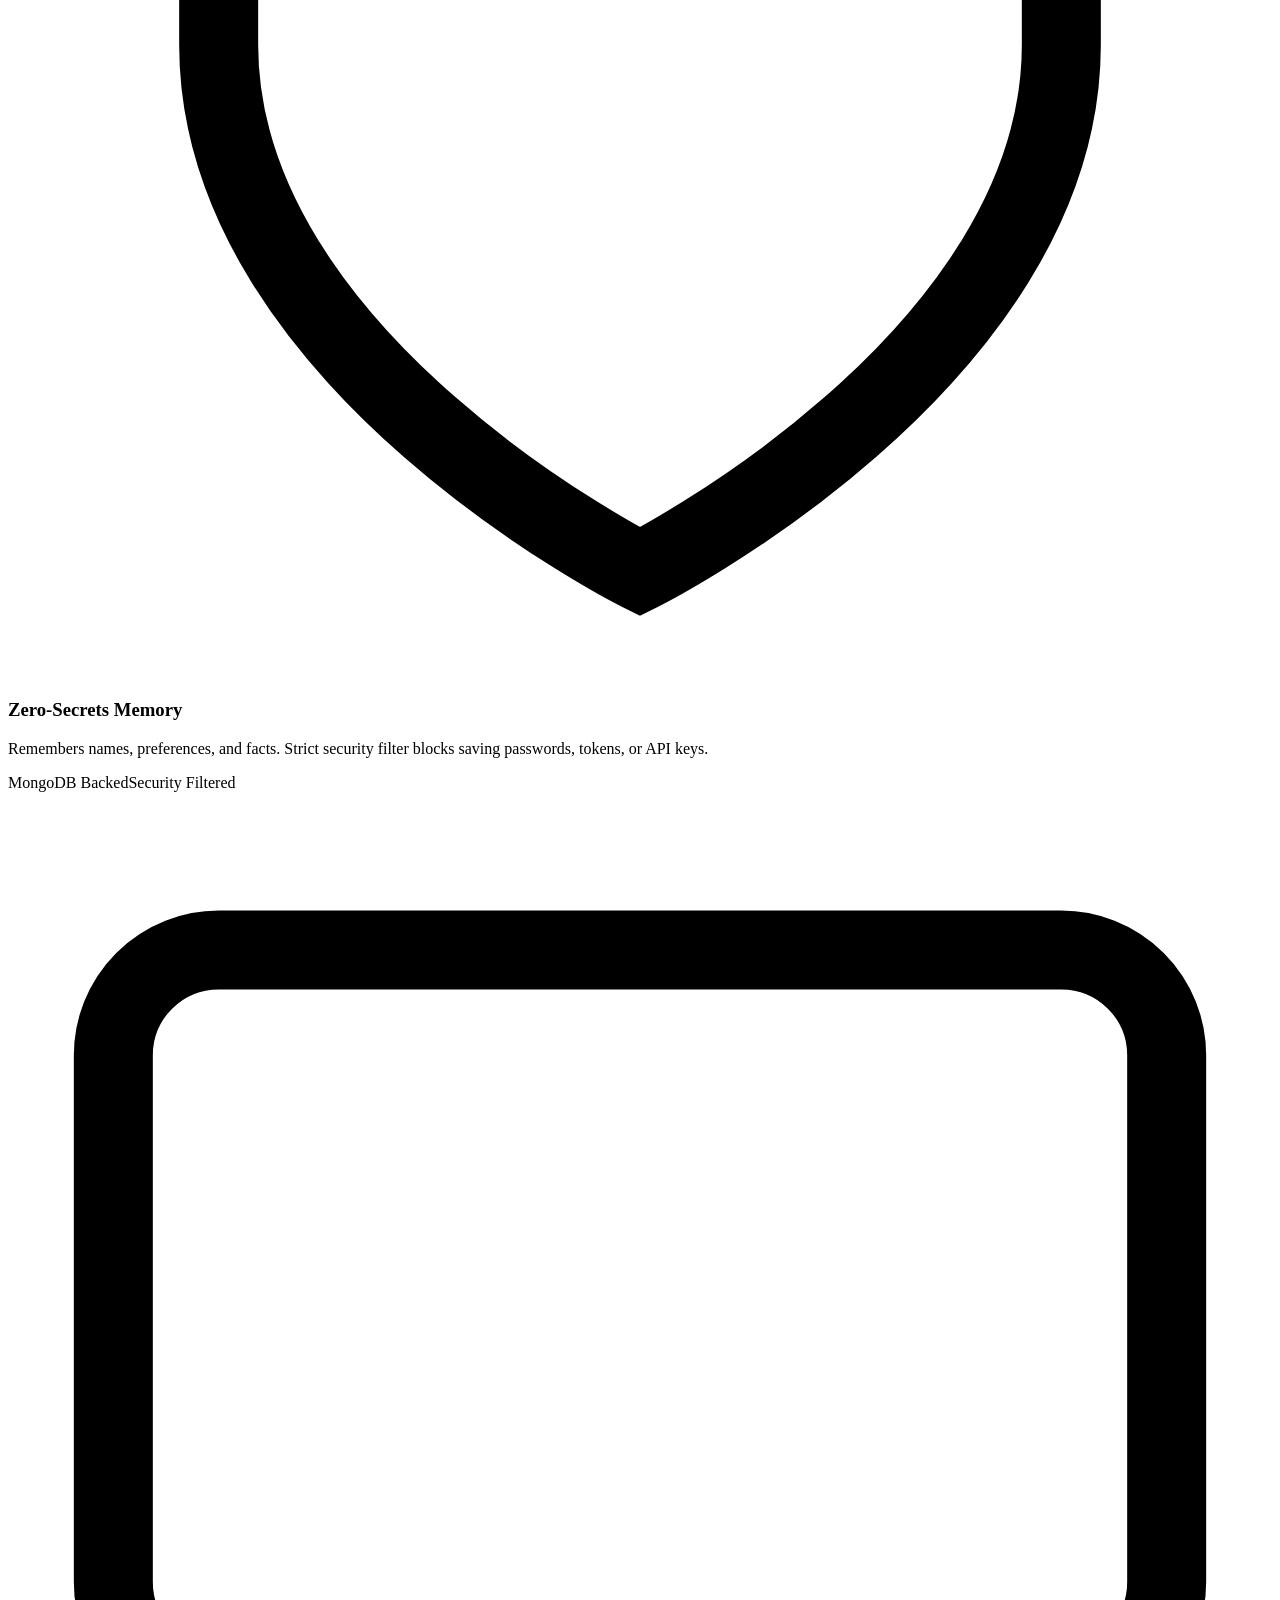
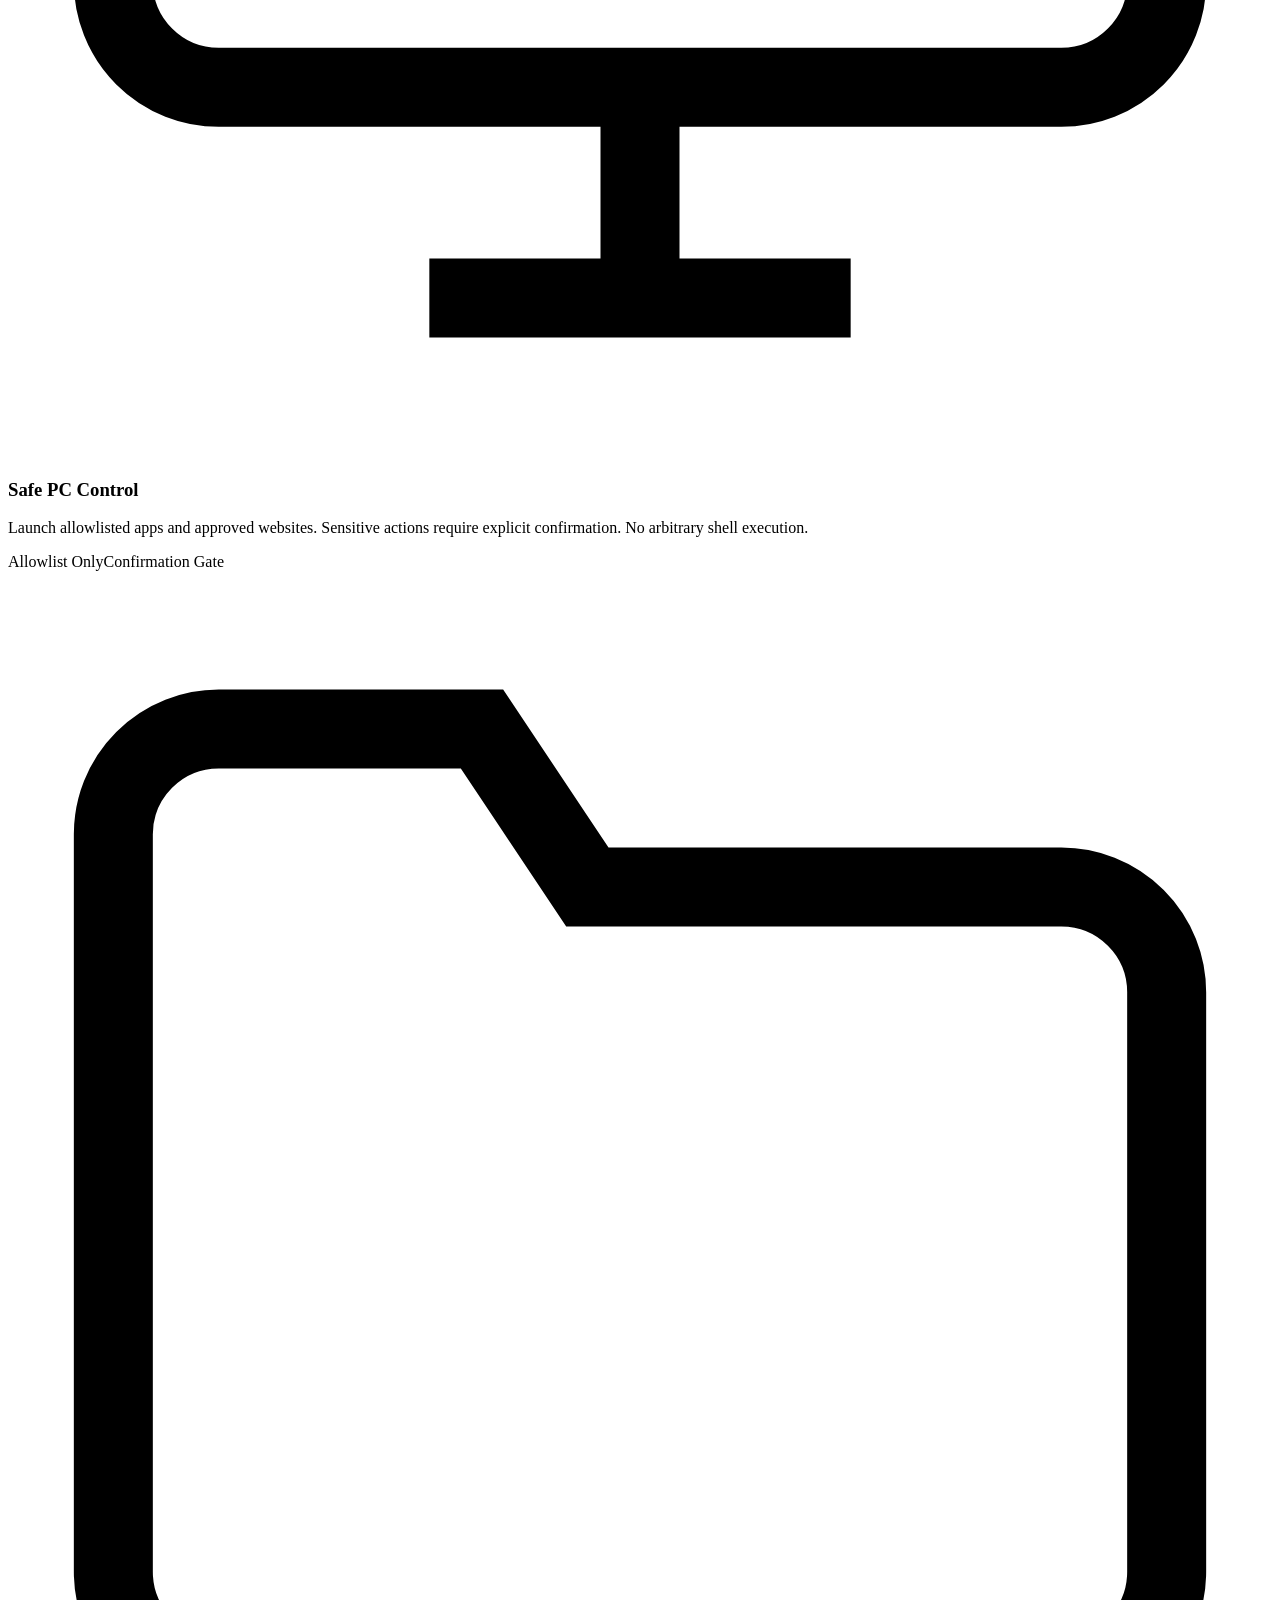
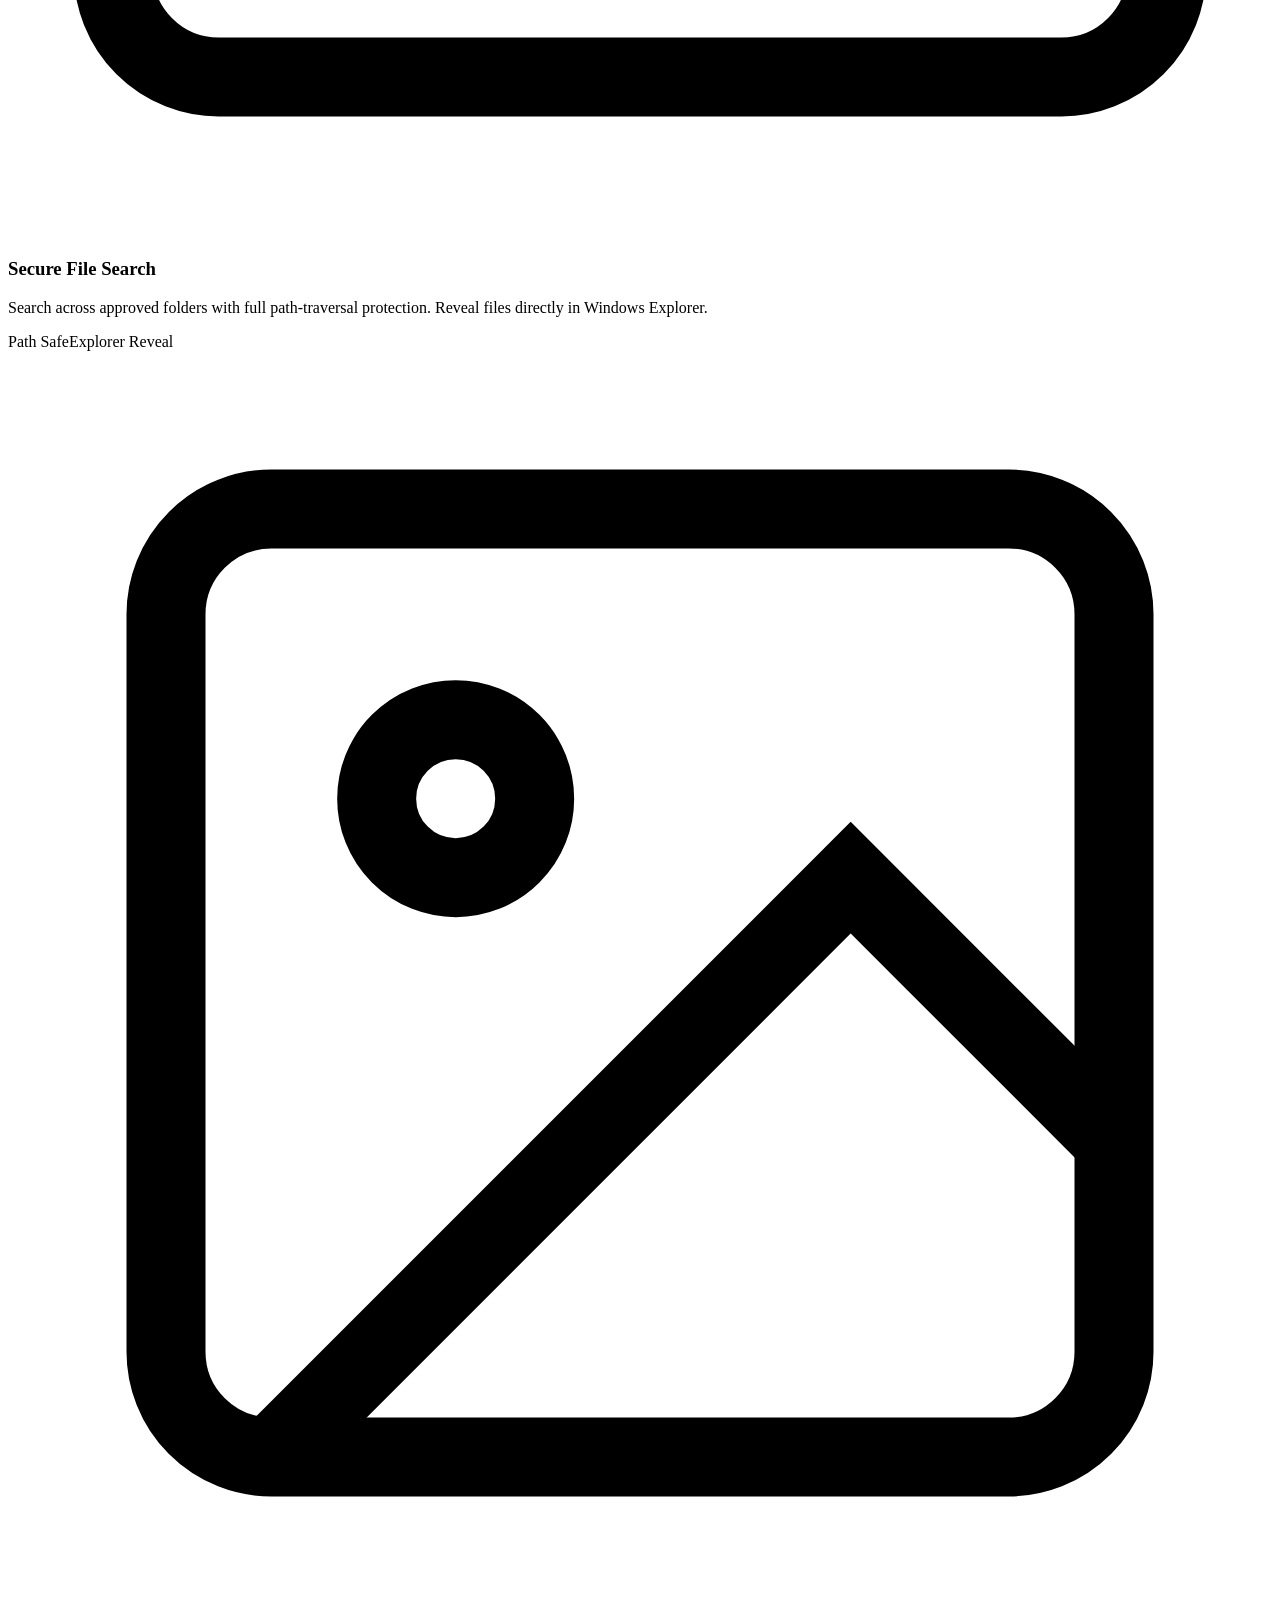
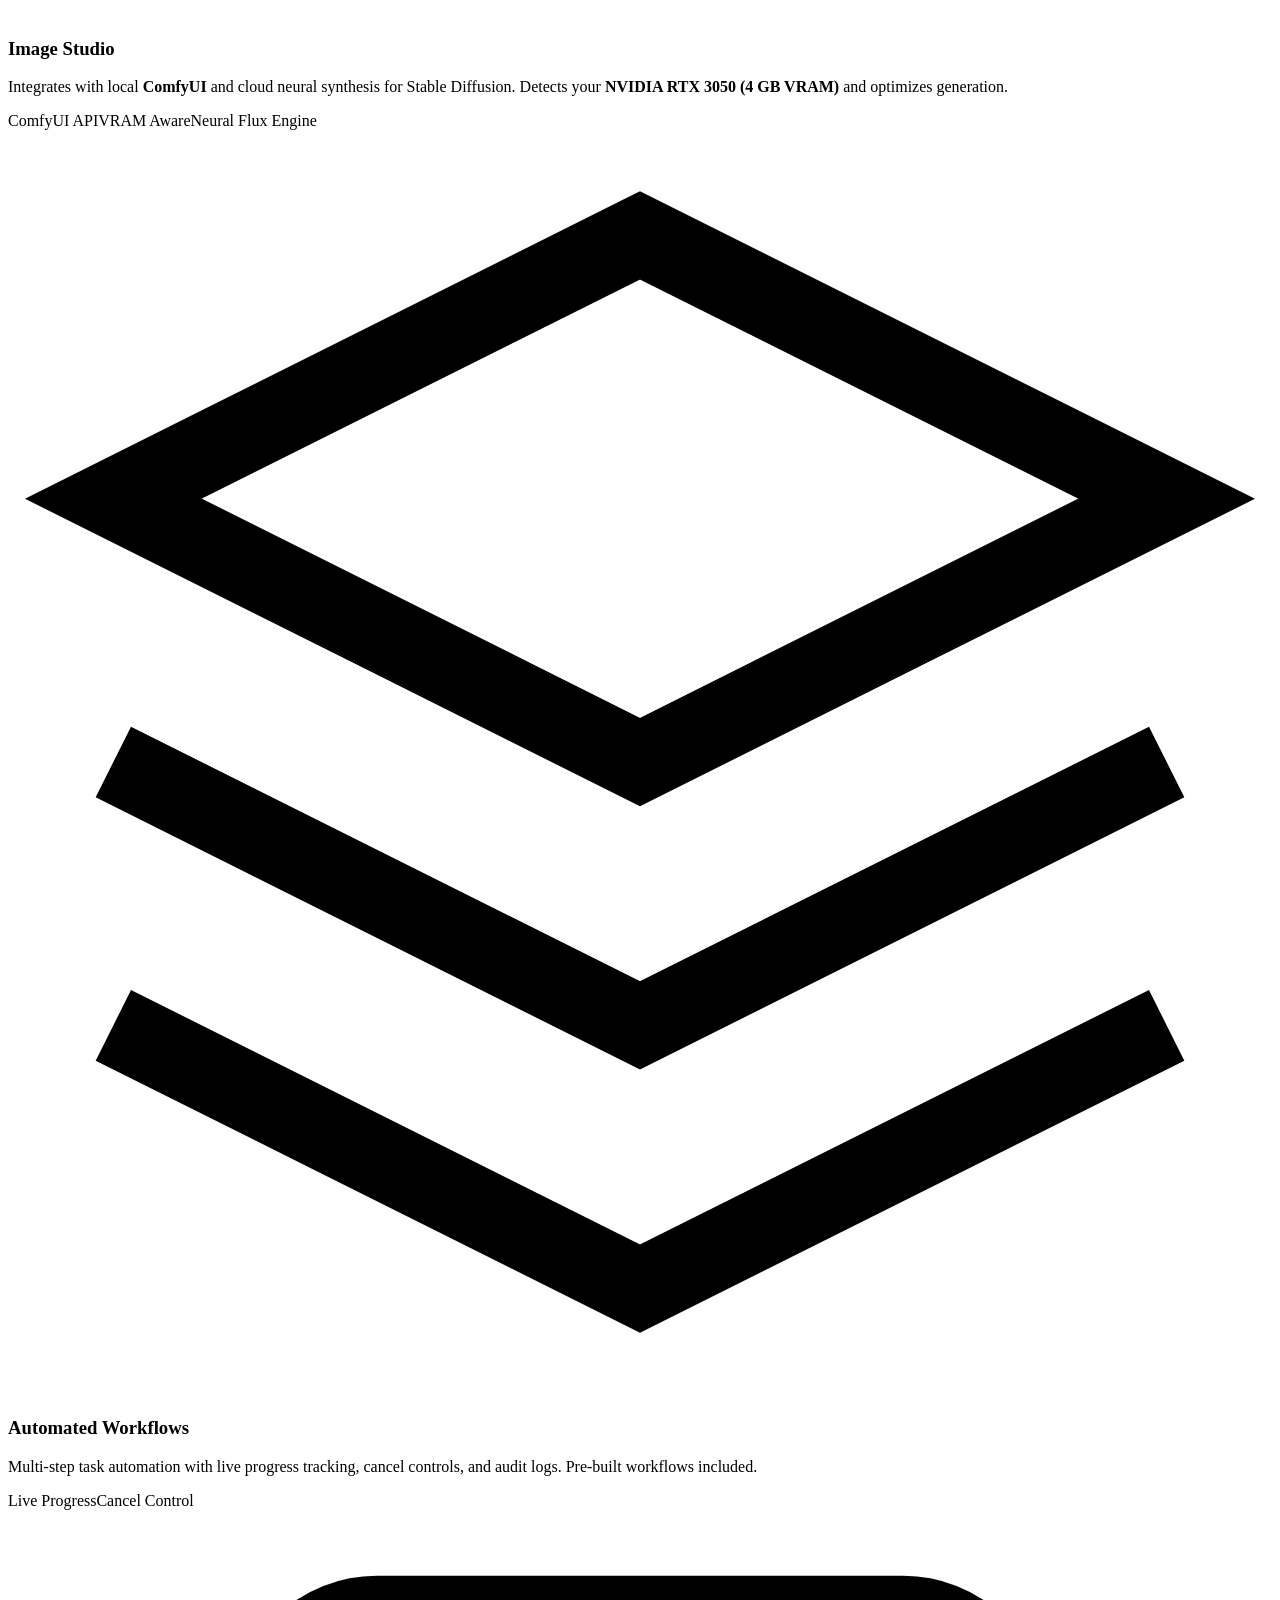
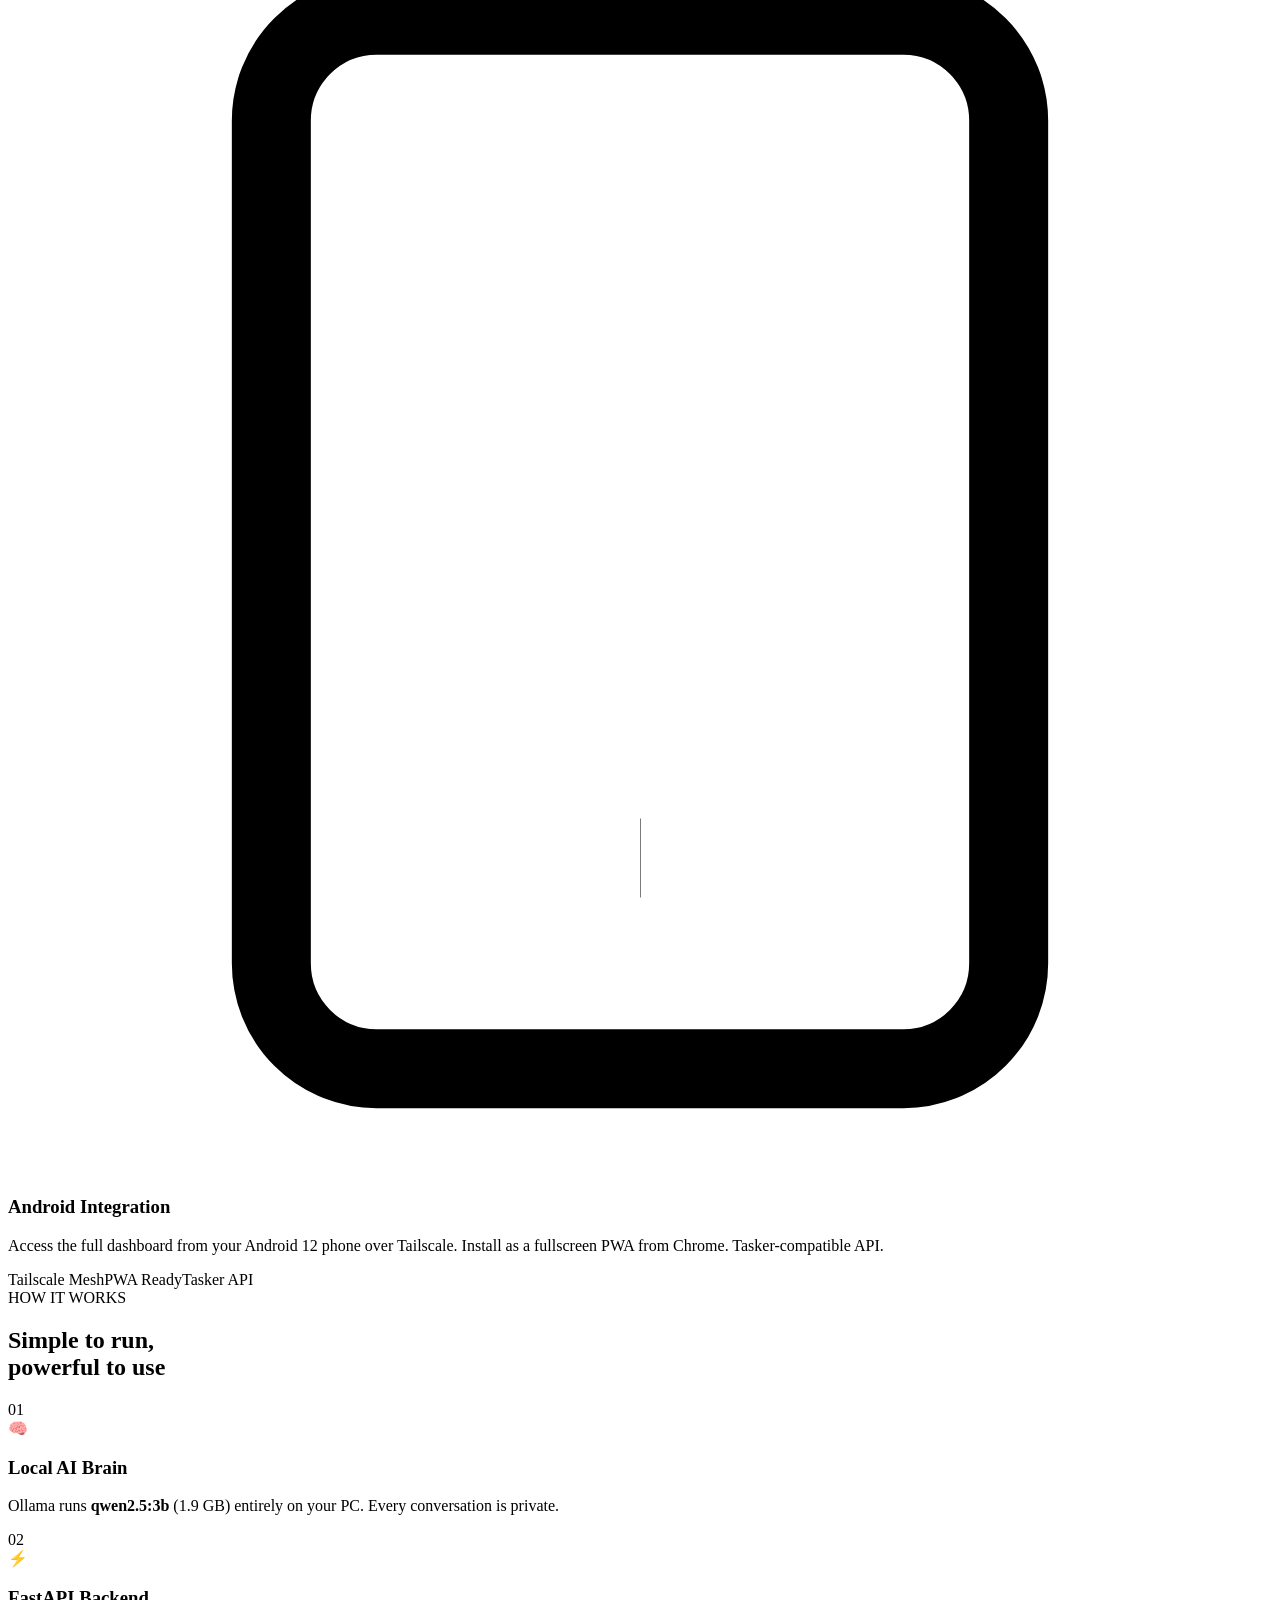
==== commit b7e10f9c: "Add cinematic interactive ad video trailer, route /ad, and photorealistic AI image generation" ====
--- a/index.html
+++ b/index.html
@@ -8,31 +8,13 @@
   <link rel="preconnect" href="https://fonts.googleapis.com">
   <link rel="preconnect" href="https://fonts.gstatic.com" crossorigin>
   <link href="https://fonts.googleapis.com/css2?family=Outfit:wght@200;300;400;500;600;700;800;900&family=JetBrains+Mono:wght@400;500&display=swap" rel="stylesheet">
-  <link rel="stylesheet" href="frontend/landing.css">
-  <style>
-    /* GitHub Pages notice banner */
-    .gh-notice {
-      position: fixed; bottom: 20px; left: 50%; transform: translateX(-50%);
-      background: rgba(13,17,23,0.95); border: 1px solid rgba(56,189,248,0.3);
-      border-radius: 100px; padding: 10px 22px;
-      font-family: 'Outfit', sans-serif; font-size: 0.82rem;
-      color: #94a3b8; z-index: 9999;
-      display: flex; align-items: center; gap: 10px;
-      backdrop-filter: blur(12px);
-      box-shadow: 0 8px 32px rgba(0,0,0,0.5);
-      white-space: nowrap;
-    }
-    .gh-notice span.dot { width: 7px; height: 7px; border-radius: 50%; background: #38bdf8; flex-shrink: 0; animation: blink2 2s ease-in-out infinite; }
-    @keyframes blink2 { 0%,100%{opacity:1} 50%{opacity:0.3} }
-    .gh-notice a { color: #38bdf8; text-decoration: none; }
-    .gh-notice a:hover { text-decoration: underline; }
-  </style>
+  <link rel="stylesheet" href="/static/landing.css">
 </head>
 <body>
   <!-- Navigation -->
   <nav class="navbar" id="navbar">
     <div class="nav-inner">
-      <a href="#" class="nav-brand">
+      <a href="/" class="nav-brand">
         <div class="nav-orb"><div class="nav-orb-inner"></div></div>
         <span>Jenni AI</span>
       </a>
@@ -41,7 +23,8 @@
         <a href="#how-it-works">How it works</a>
         <a href="#specs">Specs</a>
         <a href="#android">Android</a>
-        <a href="https://github.com/jsssameer7/jenni_ai" target="_blank" class="nav-cta-btn">View on GitHub</a>
+        <a href="/ad" style="color: #38bdf8; font-weight: 600;">Ad Video</a>
+        <a href="/login" class="nav-cta-btn">Sign In</a>
       </div>
       <button class="mobile-nav-toggle" id="mobile-nav-toggle" aria-label="Toggle menu">
         <span></span><span></span><span></span>
@@ -53,9 +36,9 @@
     <a href="#how-it-works" onclick="closeMobileMenu()">How it works</a>
     <a href="#specs" onclick="closeMobileMenu()">Specs</a>
     <a href="#android" onclick="closeMobileMenu()">Android</a>
-    <a href="https://github.com/jsssameer7/jenni_ai" target="_blank" class="mobile-cta">View on GitHub</a>
+    <a href="/ad" onclick="closeMobileMenu()">Ad Video</a>
+    <a href="/app" class="mobile-cta">Open Dashboard</a>
   </div>
-
   <!-- Hero Section -->
   <section class="hero" id="hero">
     <div class="hero-bg">
@@ -66,14 +49,12 @@
     </div>
     <div class="hero-layout">
       <div class="hero-content">
-        <div class="hero-badge"><span class="badge-dot"></span><span>v1.0 &bull; Runs locally on your PC</span></div>
+        <div class="hero-badge"><span class="badge-dot"></span><span>v1.0 &bull; Running locally on your PC</span></div>
         <h1 class="hero-title">Meet <span class="gradient-text">Jenni AI</span><br>Your Personal<br>Intelligent Assistant</h1>
         <p class="hero-subtitle">A Jarvis-inspired AI assistant built for Windows 11 and Android 12. Chat naturally, control your PC, remember your preferences, generate images, and automate tasks &mdash; entirely offline, entirely yours.</p>
         <div class="hero-actions">
-          <a href="https://github.com/jsssameer7/jenni_ai" target="_blank" class="btn-hero-primary">
-            <svg viewBox="0 0 24 24" fill="none" stroke="currentColor" stroke-width="2"><path d="M9 19c-5 1.5-5-2.5-7-3m14 6v-3.87a3.37 3.37 0 0 0-.94-2.61c3.14-.35 6.44-1.54 6.44-7A5.44 5.44 0 0 0 20 4.77 5.07 5.07 0 0 0 19.91 1S18.73.65 16 2.48a13.38 13.38 0 0 0-7 0C6.27.65 5.09 1 5.09 1A5.07 5.07 0 0 0 5 4.77a5.44 5.44 0 0 0-1.5 3.78c0 5.42 3.3 6.61 6.44 7A3.37 3.37 0 0 0 9 18.13V22"/></svg>
-            Clone &amp; Run Locally
-          </a>
+          <a href="/app" class="btn-hero-primary"><svg viewBox="0 0 24 24" fill="none" stroke="currentColor" stroke-width="2"><polygon points="5 3 19 12 5 21 5 3"/></svg>Launch Dashboard</a>
+          <a href="/ad" class="btn-hero-secondary" style="border-color: rgba(56,189,248,0.4); color: var(--cyan);"><svg viewBox="0 0 24 24" fill="none" stroke="currentColor" stroke-width="2"><circle cx="12" cy="12" r="10"/><polygon points="10 8 16 12 10 16 10 8"/></svg>Watch Trailer</a>
           <a href="#features" class="btn-hero-secondary">Explore Features<svg viewBox="0 0 24 24" fill="none" stroke="currentColor" stroke-width="2"><polyline points="9 18 15 12 9 6"/></svg></a>
         </div>
         <div class="hero-stats">
@@ -102,9 +83,9 @@
               <div class="mockup-nav-item"></div>
             </div>
             <div class="mockup-chat">
-              <div class="mockup-msg user"><div>How can you help me today?</div></div>
+              <div class="mockup-msg user">How can you help me today?</div>
               <div class="mockup-msg jenni"><div class="mockup-avatar">JA</div><div>Hello! I can launch apps, search files, remember preferences, and automate workflows!</div></div>
-              <div class="mockup-msg user"><div>Open VS Code please</div></div>
+              <div class="mockup-msg user">Open VS Code please</div>
               <div class="mockup-msg jenni"><div class="mockup-avatar">JA</div><div>&#10003; VS Code launched on your PC!</div></div>
             </div>
           </div>
@@ -113,20 +94,18 @@
     </div>
     <div class="hero-scroll-hint"><span>Scroll to explore</span><div class="scroll-arrow"></div></div>
   </section>
-
   <!-- Status Banner -->
   <section class="status-banner">
     <div class="container">
       <div class="status-items">
-        <div class="status-item"><div class="ping green"></div><span>Ollama qwen2.5:3b &mdash; Local Inference</span></div>
-        <div class="status-item"><div class="ping cyan"></div><span>FastAPI Backend &mdash; Python</span></div>
-        <div class="status-item"><div class="ping violet"></div><span>MongoDB &mdash; Persistent Storage</span></div>
-        <div class="status-item"><div class="ping green"></div><span>Tailscale Mesh &mdash; Encrypted</span></div>
+        <div class="status-item"><div class="ping green"></div><span>Ollama qwen2.5:3b &mdash; Active</span></div>
+        <div class="status-item"><div class="ping cyan"></div><span>FastAPI Backend &mdash; Running</span></div>
+        <div class="status-item"><div class="ping violet"></div><span>MongoDB &mdash; Persistent</span></div>
+        <div class="status-item"><div class="ping green"></div><span>Tailscale Mesh &mdash; Connected</span></div>
         <div class="status-item"><div class="ping yellow"></div><span>ComfyUI &mdash; 4GB VRAM Ready</span></div>
       </div>
     </div>
   </section>
-
   <!-- Features Section -->
   <section class="features-section" id="features">
     <div class="container">
@@ -169,8 +148,8 @@
         <div class="feature-card large" data-color="violet">
           <div class="feature-icon-wrap"><svg viewBox="0 0 24 24" fill="none" stroke="currentColor" stroke-width="1.5"><rect x="3" y="3" width="18" height="18" rx="2" ry="2"/><circle cx="8.5" cy="8.5" r="1.5"/><polyline points="21 15 16 10 5 21"/></svg></div>
           <h3>Image Studio</h3>
-          <p>Integrates with local <strong>ComfyUI</strong> for Stable Diffusion. Detects your <strong>NVIDIA RTX 3050 (4 GB VRAM)</strong> and recommends SD 1.5 / SD-Turbo with --lowvram mode.</p>
-          <div class="feature-chips"><span class="feature-chip">ComfyUI API</span><span class="feature-chip">VRAM Aware</span><span class="feature-chip">Offline Fallback</span></div>
+          <p>Integrates with local <strong>ComfyUI</strong> and cloud neural synthesis for Stable Diffusion. Detects your <strong>NVIDIA RTX 3050 (4 GB VRAM)</strong> and optimizes generation.</p>
+          <div class="feature-chips"><span class="feature-chip">ComfyUI API</span><span class="feature-chip">VRAM Aware</span><span class="feature-chip">Neural Flux Engine</span></div>
         </div>
         <div class="feature-card" data-color="green">
           <div class="feature-icon-wrap"><svg viewBox="0 0 24 24" fill="none" stroke="currentColor" stroke-width="1.5"><polygon points="12 2 2 7 12 12 22 7 12 2"/><polyline points="2 17 12 22 22 17"/><polyline points="2 12 12 17 22 12"/></svg></div>
@@ -187,7 +166,6 @@
       </div>
     </div>
   </section>
-
   <!-- How It Works -->
   <section class="how-it-works" id="how-it-works">
     <div class="container">
@@ -199,12 +177,11 @@
         <div class="steps-line"></div>
         <div class="step"><div class="step-num">01</div><div class="step-card"><div class="step-icon">&#129504;</div><h3>Local AI Brain</h3><p>Ollama runs <strong>qwen2.5:3b</strong> (1.9 GB) entirely on your PC. Every conversation is private.</p></div></div>
         <div class="step"><div class="step-num">02</div><div class="step-card"><div class="step-icon">&#9889;</div><h3>FastAPI Backend</h3><p>A Python FastAPI server exposes 12+ secure REST endpoints for chat, memory, PC control, and more.</p></div></div>
-        <div class="step"><div class="step-num">03</div><div class="step-card"><div class="step-icon">&#128187;</div><h3>Web Dashboard</h3><p>A modern dark-themed interface served directly by the backend. Login with your account and start chatting.</p></div></div>
+        <div class="step"><div class="step-num">03</div><div class="step-card"><div class="step-icon">&#128187;</div><h3>Web Dashboard</h3><p>A modern dark-themed interface served directly by the backend. Open your browser and it just works.</p></div></div>
         <div class="step"><div class="step-num">04</div><div class="step-card"><div class="step-icon">&#128241;</div><h3>Android Access</h3><p>Your Android phone connects via Tailscale encrypted mesh. Install as a fullscreen PWA from Chrome in one tap.</p></div></div>
       </div>
     </div>
   </section>
-
   <!-- Tech Stack -->
   <section class="tech-section" id="specs">
     <div class="container">
@@ -216,8 +193,8 @@
         <div class="tech-card"><div class="tech-logo">&#129422;</div><div class="tech-name">Ollama</div><div class="tech-desc">Local LLM inference</div></div>
         <div class="tech-card"><div class="tech-logo">&#129302;</div><div class="tech-name">Qwen2.5 3B</div><div class="tech-desc">AI language model</div></div>
         <div class="tech-card"><div class="tech-logo">&#9889;</div><div class="tech-name">FastAPI</div><div class="tech-desc">Python REST backend</div></div>
-        <div class="tech-card"><div class="tech-logo">&#128343;</div><div class="tech-name">MongoDB</div><div class="tech-desc">Persistent storage</div></div>
-        <div class="tech-card"><div class="tech-logo">&#127912;</div><div class="tech-name">ComfyUI</div><div class="tech-desc">Local image gen</div></div>
+        <div class="tech-card"><div class="tech-logo">&#128451;</div><div class="tech-name">MongoDB</div><div class="tech-desc">Unified authentication & storage</div></div>
+        <div class="tech-card"><div class="tech-logo">&#127912;</div><div class="tech-name">ComfyUI / Flux</div><div class="tech-desc">Neural image synthesis</div></div>
         <div class="tech-card"><div class="tech-logo">&#128274;</div><div class="tech-name">Tailscale</div><div class="tech-desc">Encrypted networking</div></div>
         <div class="tech-card"><div class="tech-logo">&#127897;</div><div class="tech-name">Web Speech API</div><div class="tech-desc">Browser STT</div></div>
         <div class="tech-card"><div class="tech-logo">&#128013;</div><div class="tech-name">Python 3.15</div><div class="tech-desc">Backend runtime</div></div>
@@ -236,7 +213,6 @@
       </div>
     </div>
   </section>
-
   <!-- Android Section -->
   <section class="android-section" id="android">
     <div class="container">
@@ -248,18 +224,15 @@
           <div class="android-steps">
             <div class="android-step"><div class="android-step-num">1</div><div>Install <strong>Tailscale</strong> on your laptop and Android phone</div></div>
             <div class="android-step"><div class="android-step-num">2</div><div>Sign in with the same account on both devices</div></div>
-            <div class="android-step"><div class="android-step-num">3</div><div>Run <code>run_windows.bat</code> to start Jenni AI on your PC</div></div>
-            <div class="android-step"><div class="android-step-num">4</div><div>Open Chrome on Android → visit your PC's Tailscale IP:8000 → tap <strong>"Add to Home Screen"</strong></div></div>
+            <div class="android-step"><div class="android-step-num">3</div><div>Open Chrome on Android: <code>http://100.102.38.116:8000/login</code></div></div>
+            <div class="android-step"><div class="android-step-num">4</div><div>Tap <strong>"Add to Home Screen"</strong> to install as a PWA app</div></div>
           </div>
           <div class="tailscale-info">
-            <div class="ts-node"><div class="ts-icon">&#128187;</div><div class="ts-label">Laptop</div><div class="ts-ip">100.x.x.x</div></div>
+            <div class="ts-node"><div class="ts-icon">&#128187;</div><div class="ts-label">Laptop</div><div class="ts-ip">100.102.38.116</div></div>
             <div class="ts-arrow"><svg viewBox="0 0 80 24" fill="none"><path d="M2 12 Q20 4 40 12 Q60 20 78 12" stroke="#38bdf8" stroke-width="1.5" stroke-dasharray="4 2"/><polygon points="72,9 80,12 72,15" fill="#38bdf8"/></svg><div class="ts-label-mid">Tailscale WireGuard</div></div>
-            <div class="ts-node"><div class="ts-icon">&#128241;</div><div class="ts-label">Android</div><div class="ts-ip">100.x.x.x</div></div>
-          </div>
-          <a href="https://github.com/jsssameer7/jenni_ai" target="_blank" class="btn-hero-primary" style="margin-top:28px;display:inline-flex;">
-            View on GitHub
-            <svg viewBox="0 0 24 24" fill="none" stroke="currentColor" stroke-width="2"><line x1="5" y1="12" x2="19" y2="12"/><polyline points="12 5 19 12 12 19"/></svg>
-          </a>
+            <div class="ts-node"><div class="ts-icon">&#128241;</div><div class="ts-label">Android</div><div class="ts-ip">100.74.215.8</div></div>
+          </div>
+          <a href="/app" class="btn-hero-primary" style="margin-top:28px;display:inline-flex;">Open Jenni AI Dashboard<svg viewBox="0 0 24 24" fill="none" stroke="currentColor" stroke-width="2"><line x1="5" y1="12" x2="19" y2="12"/><polyline points="12 5 19 12 12 19"/></svg></a>
         </div>
         <div class="phone-mockup-wrapper">
           <div class="phone-mockup">
@@ -279,7 +252,6 @@
       </div>
     </div>
   </section>
-
   <!-- Security Section -->
   <section class="security-section">
     <div class="container">
@@ -294,55 +266,37 @@
           <div class="sec-card"><div class="sec-icon">&#128737;</div><h4>Allowlist Execution</h4><p>Only pre-approved applications and websites can be launched. No arbitrary shell commands.</p></div>
           <div class="sec-card"><div class="sec-icon">&#128193;</div><h4>Path Traversal Guard</h4><p>File access is confined to explicitly approved directories. System folders are inaccessible.</p></div>
           <div class="sec-card"><div class="sec-icon">&#9989;</div><h4>Confirmation Gateway</h4><p>All sensitive PC actions require your explicit approval before execution.</p></div>
-          <div class="sec-card"><div class="sec-icon">&#128274;</div><h4>User Auth System</h4><p>Login page with hashed passwords, session tokens, and MongoDB-backed sessions.</p></div>
+          <div class="sec-card"><div class="sec-icon">&#128274;</div><h4>Token Auth for Remote</h4><p>Remote access from your phone requires a secret token. Local access is automatically trusted.</p></div>
           <div class="sec-card"><div class="sec-icon">&#128535;</div><h4>No Internet Required</h4><p>Jenni AI runs fully offline. Ollama, MongoDB, and all core features work without internet.</p></div>
         </div>
       </div>
     </div>
   </section>
-
   <!-- CTA Section -->
   <section class="cta-section">
     <div class="cta-glow"></div>
     <div class="container">
       <div class="cta-inner">
         <h2>Ready to meet<br><span class="gradient-text">Jenni AI</span>?</h2>
-        <p>Clone the repo, run one script, and your local AI assistant is live in minutes.</p>
+        <p>Your local AI assistant is already running and waiting for you.</p>
         <div class="cta-actions">
-          <a href="https://github.com/jsssameer7/jenni_ai" target="_blank" class="btn-hero-primary large">
-            <svg viewBox="0 0 24 24" fill="none" stroke="currentColor" stroke-width="2"><path d="M9 19c-5 1.5-5-2.5-7-3m14 6v-3.87a3.37 3.37 0 0 0-.94-2.61c3.14-.35 6.44-1.54 6.44-7A5.44 5.44 0 0 0 20 4.77 5.07 5.07 0 0 0 19.91 1S18.73.65 16 2.48a13.38 13.38 0 0 0-7 0C6.27.65 5.09 1 5.09 1A5.07 5.07 0 0 0 5 4.77a5.44 5.44 0 0 0-1.5 3.78c0 5.42 3.3 6.61 6.44 7A3.37 3.37 0 0 0 9 18.13V22"/></svg>
-            View on GitHub
-          </a>
-        </div>
-        <div class="cta-tip"><span>&#128161;</span><span>Run <code>run_windows.bat</code> or <code>python -m uvicorn backend.main:app --host 0.0.0.0 --port 8000</code></span></div>
-      </div>
-    </div>
-  </section>
-
+          <a href="/app" class="btn-hero-primary large"><svg viewBox="0 0 24 24" fill="none" stroke="currentColor" stroke-width="2"><polygon points="5 3 19 12 5 21 5 3"/></svg>Open Jenni AI Dashboard</a>
+          <a href="https://github.com/jsssameer7/jenni_ai" target="_blank" class="btn-hero-secondary"><svg viewBox="0 0 24 24" fill="none" stroke="currentColor" stroke-width="2"><path d="M9 19c-5 1.5-5-2.5-7-3m14 6v-3.87a3.37 3.37 0 0 0-.94-2.61c3.14-.35 6.44-1.54 6.44-7A5.44 5.44 0 0 0 20 4.77 5.07 5.07 0 0 0 19.91 1S18.73.65 16 2.48a13.38 13.38 0 0 0-7 0C6.27.65 5.09 1 5.09 1A5.07 5.07 0 0 0 5 4.77a5.44 5.44 0 0 0-1.5 3.78c0 5.42 3.3 6.61 6.44 7A3.37 3.37 0 0 0 9 18.13V22"/></svg>View on GitHub</a>
+        </div>
+        <div class="cta-tip"><span>&#128161;</span><span>Start with <code>run_windows.bat</code> or <code>python -m uvicorn backend.main:app --host 0.0.0.0 --port 8000</code></span></div>
+      </div>
+    </div>
+  </section>
   <!-- Footer -->
   <footer class="site-footer">
     <div class="container">
       <div class="footer-inner">
         <div class="footer-brand"><div class="nav-orb small"><div class="nav-orb-inner"></div></div><span>Jenni AI</span></div>
-        <div class="footer-links">
-          <a href="#features">Features</a>
-          <a href="#how-it-works">How it works</a>
-          <a href="#android">Android</a>
-          <a href="https://github.com/jsssameer7/jenni_ai" target="_blank">GitHub</a>
-        </div>
-        <div class="footer-copy">Built with &hearts; for your privacy &bull; Jenni AI v1.0.0</div>
+        <div class="footer-links"><a href="#features">Features</a><a href="#how-it-works">How it works</a><a href="#android">Android</a><a href="/ad">Ad Video</a><a href="/app">Dashboard</a><a href="https://github.com/jsssameer7/jenni_ai" target="_blank">GitHub</a></div>
+        <div class="footer-copy">Built with &hearts; for your privacy &bull; Jenni AI v1.0.0 &bull; Running on Windows 11</div>
       </div>
     </div>
   </footer>
-
-  <!-- GitHub Pages notice -->
-  <div class="gh-notice" id="gh-notice">
-    <span class="dot"></span>
-    This is a <strong style="color:#e2e8f0">static preview</strong>. The AI chat runs locally —
-    <a href="https://github.com/jsssameer7/jenni_ai" target="_blank">clone &amp; run</a> on your PC.
-    <button onclick="document.getElementById('gh-notice').remove()" style="background:none;border:none;color:#64748b;cursor:pointer;font-size:1rem;line-height:1;margin-left:6px;">✕</button>
-  </div>
-
   <script>
     const navbar = document.getElementById('navbar');
     window.addEventListener('scroll', () => { navbar.classList.toggle('scrolled', window.scrollY > 60); });
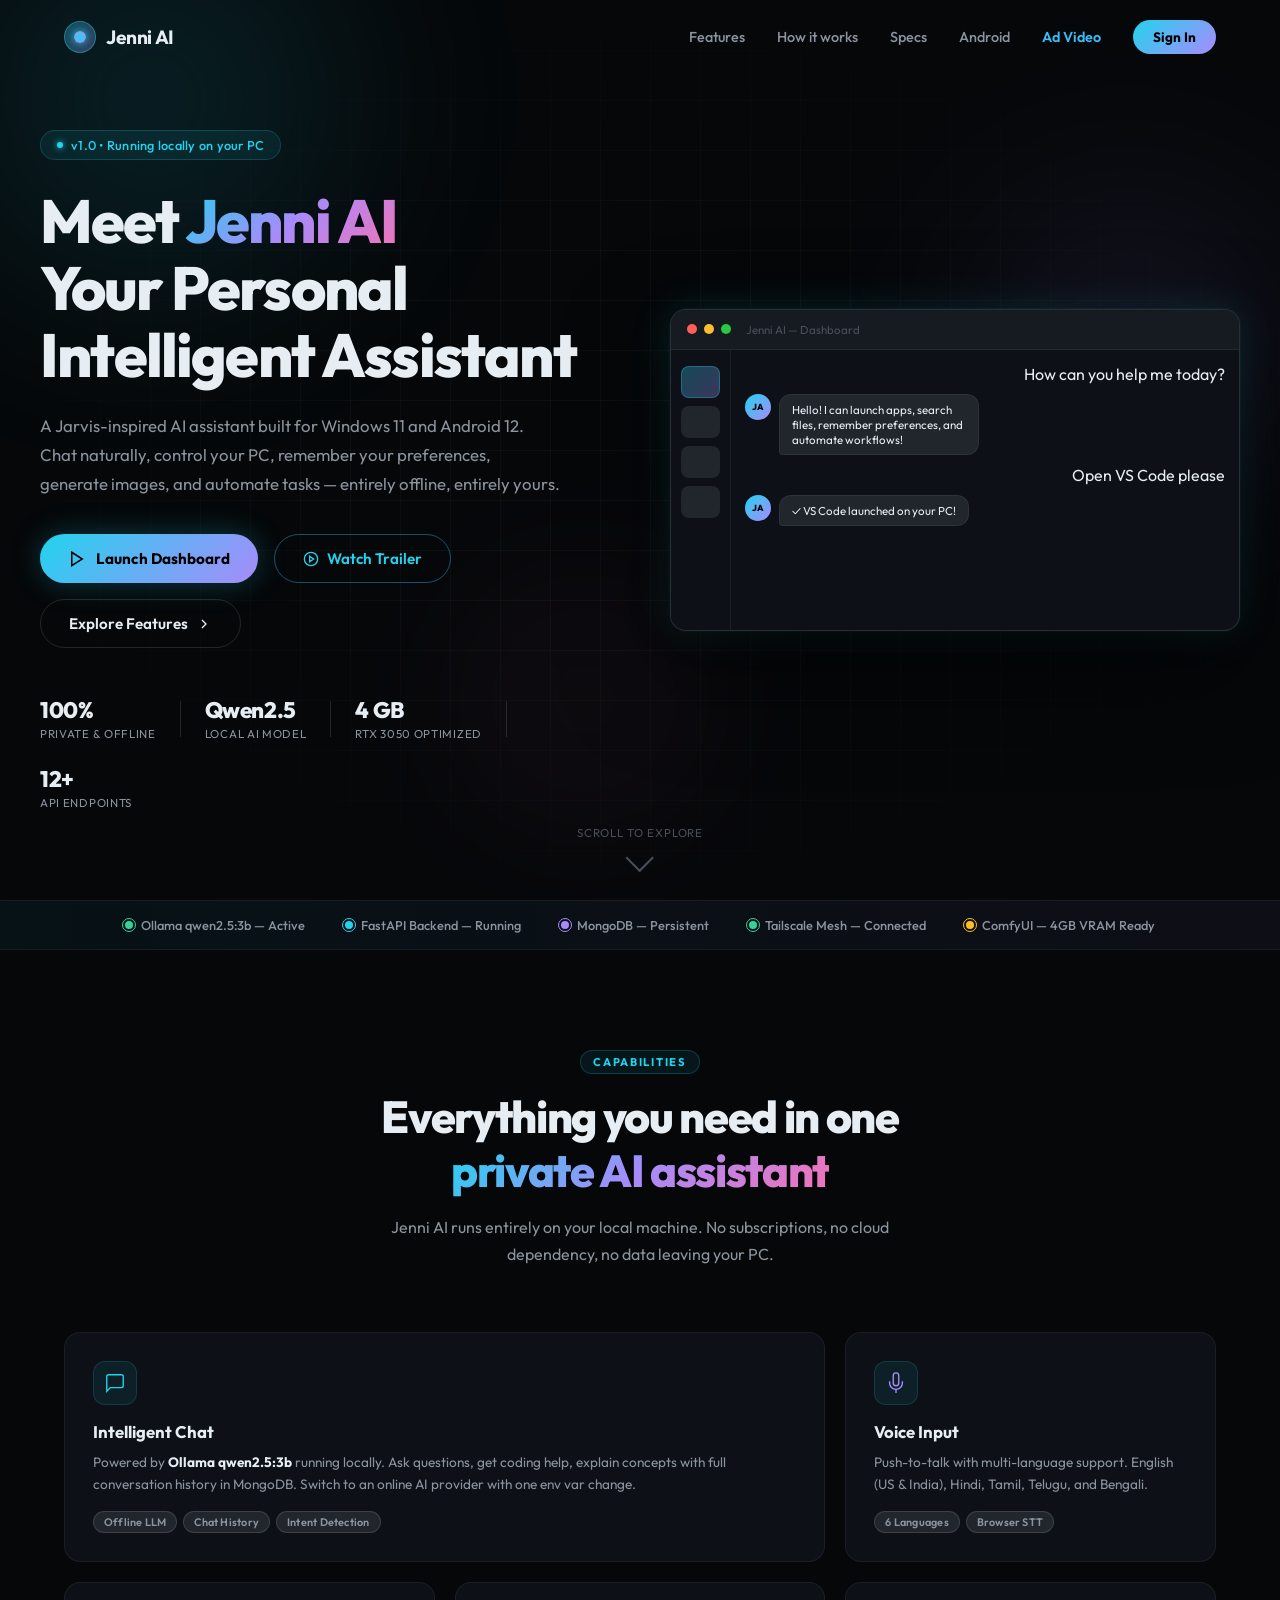
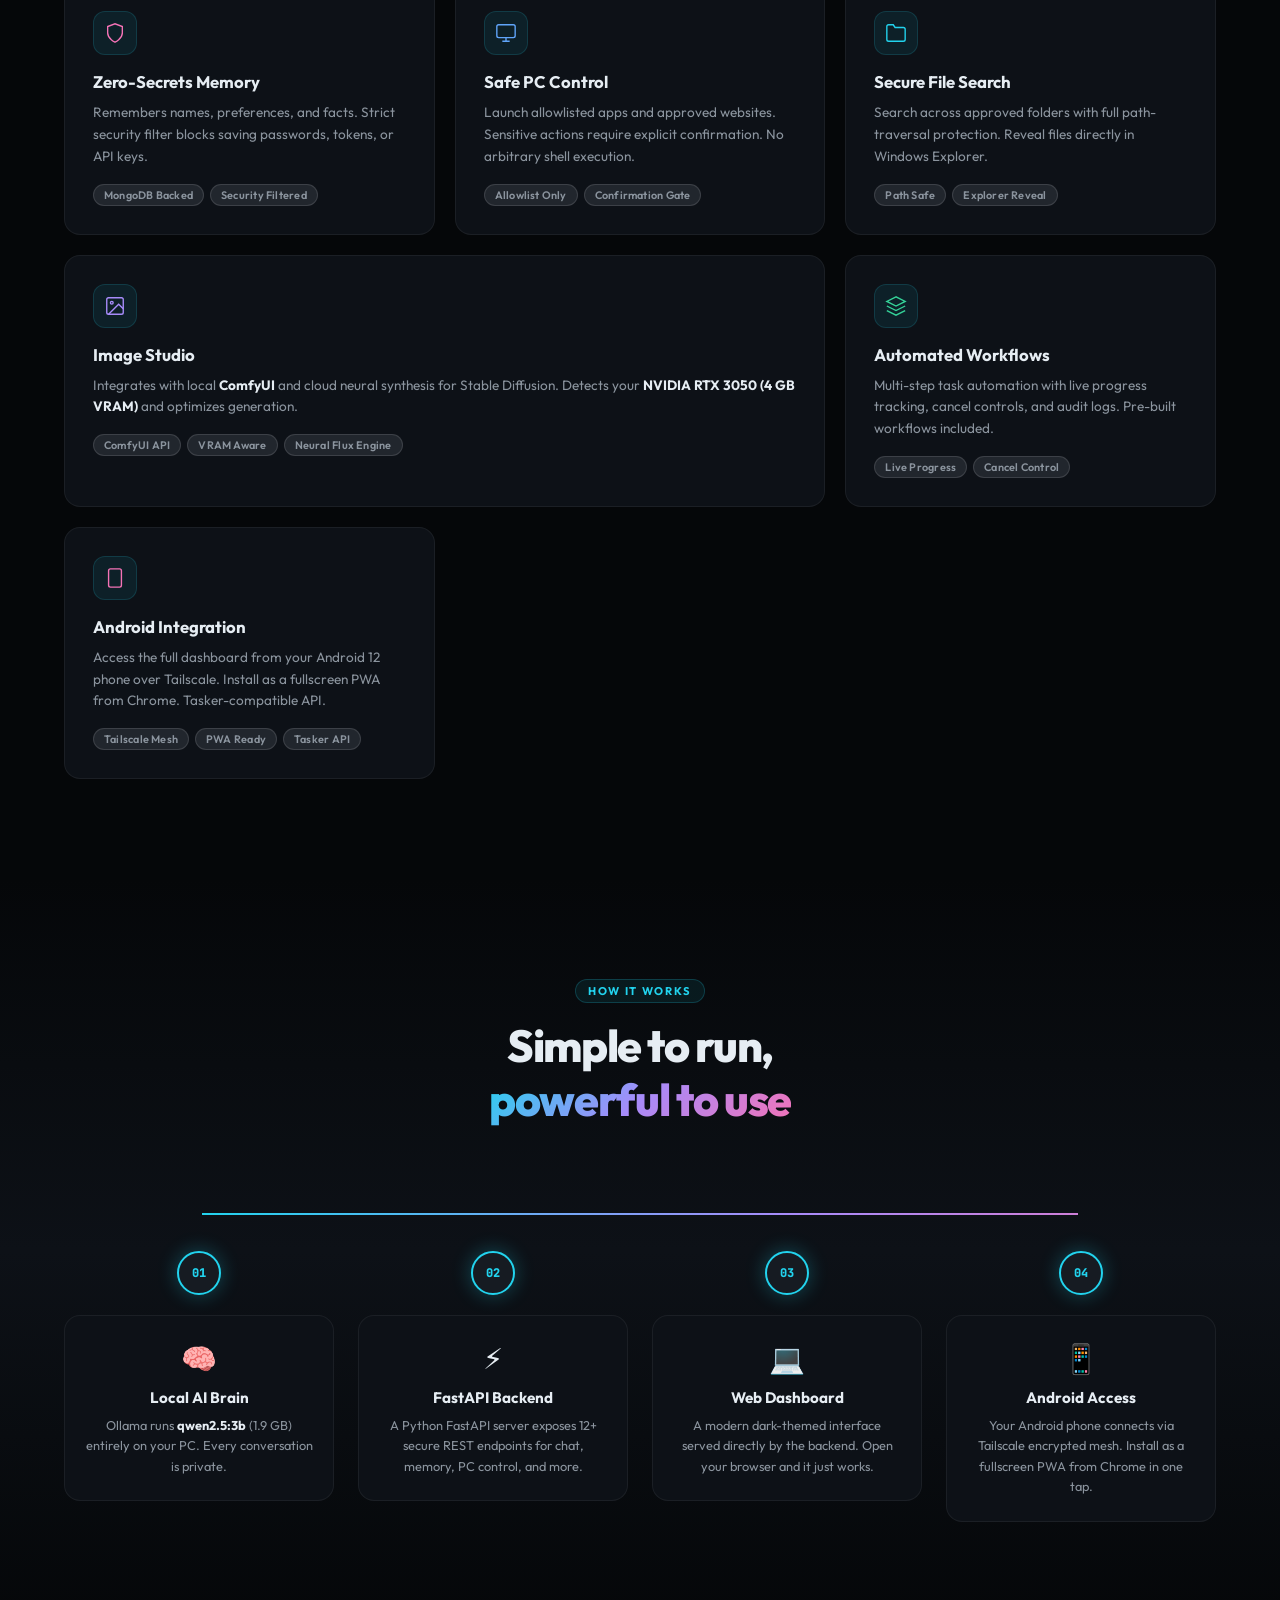
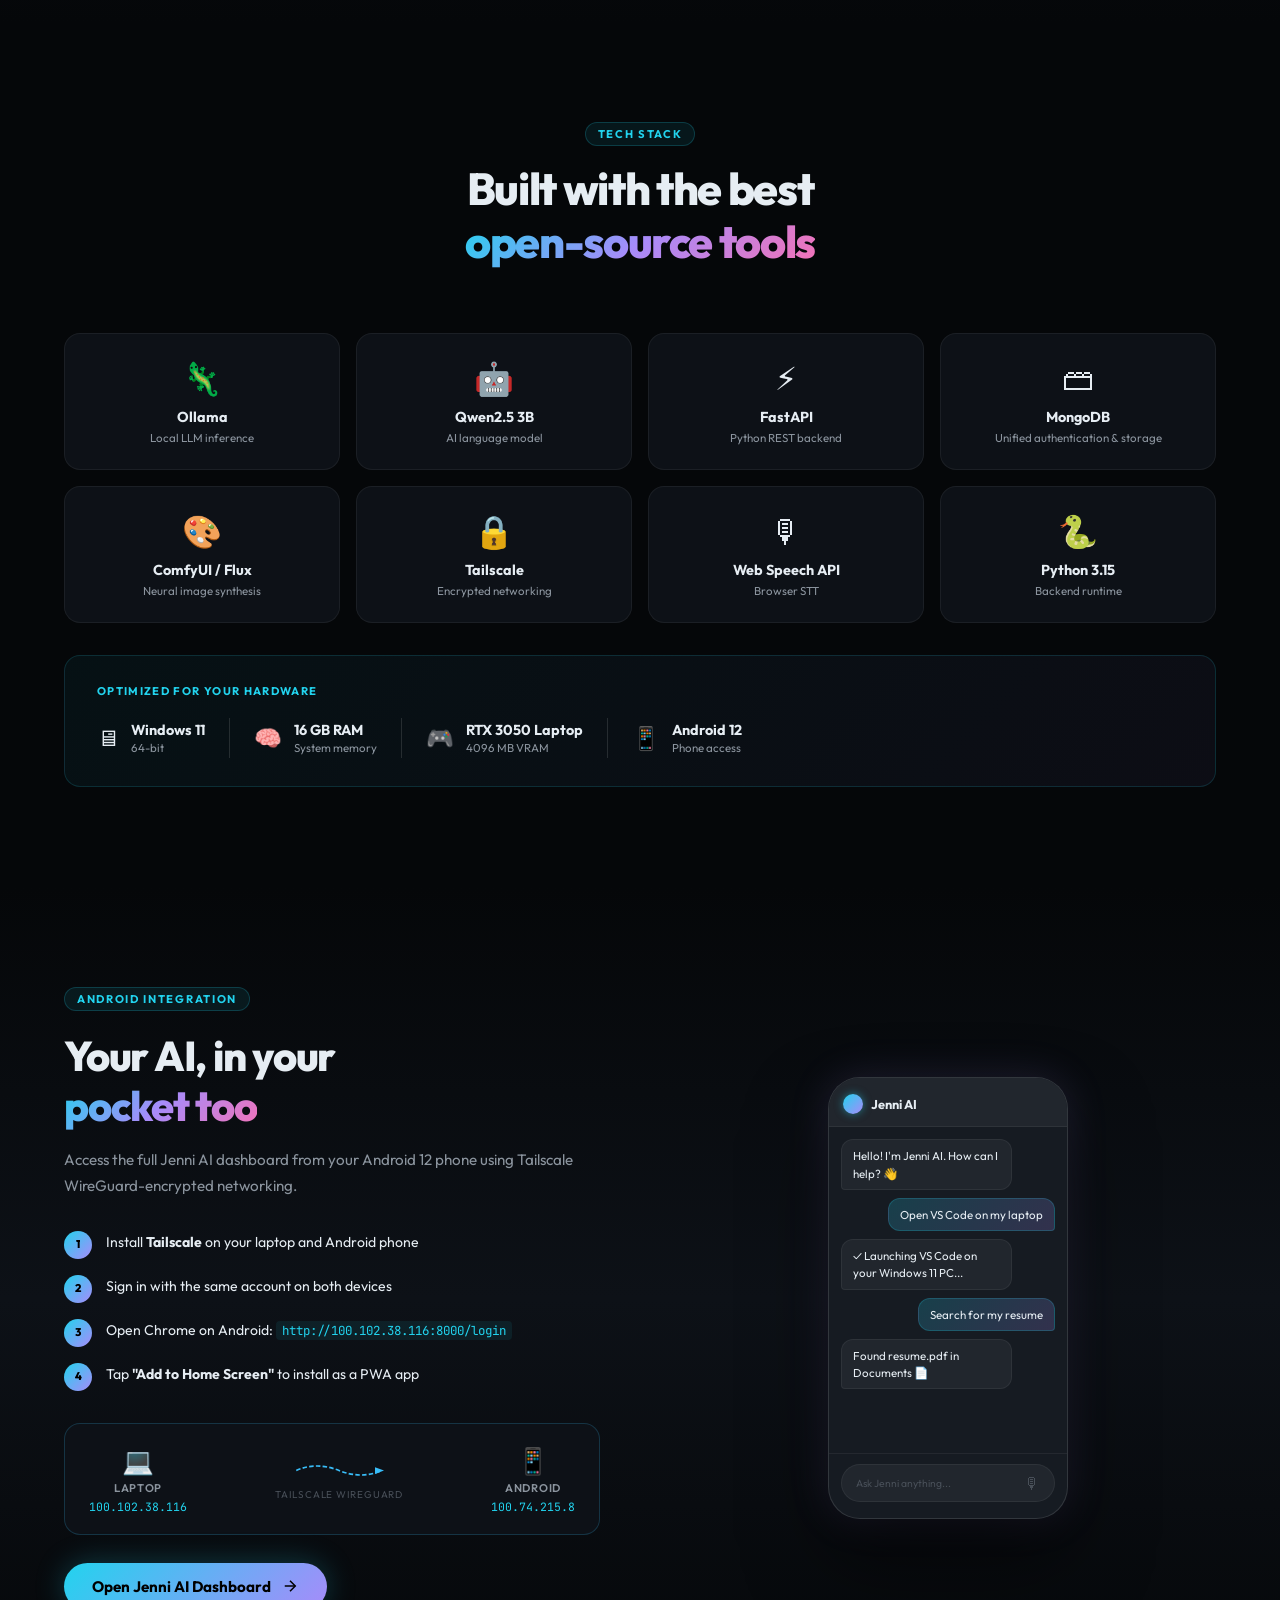
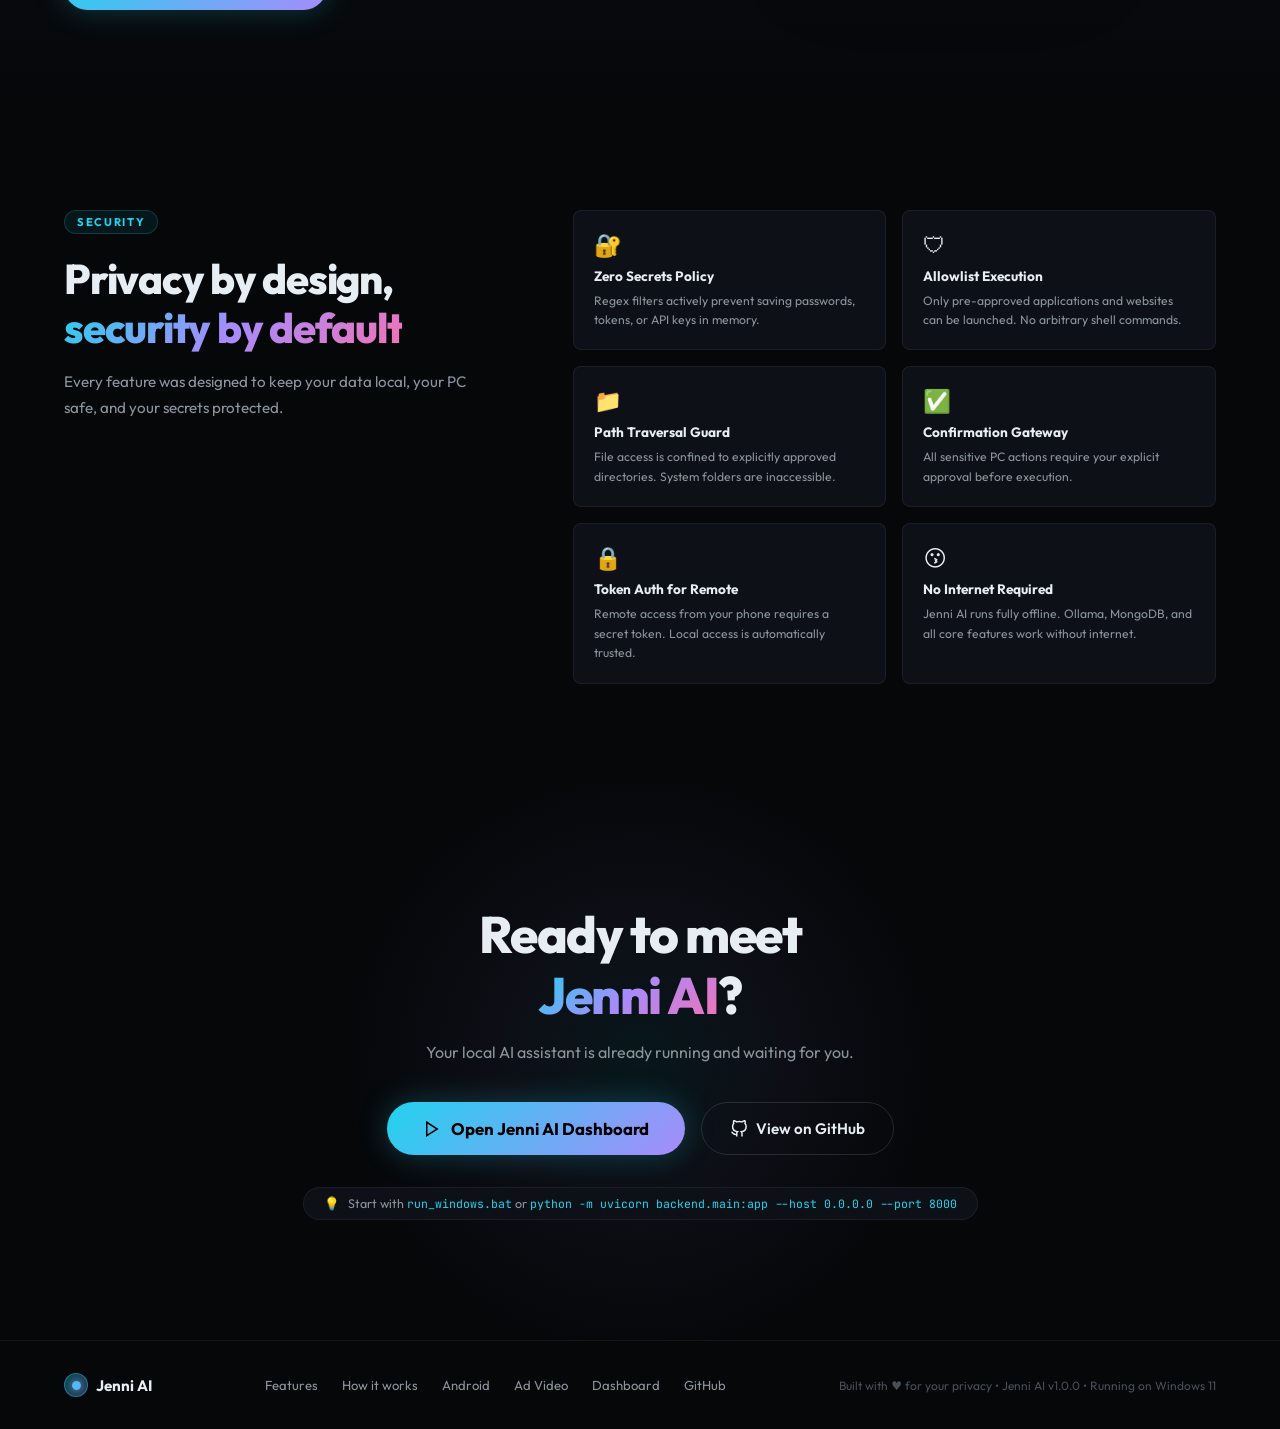
==== commit 009ad2a3: "Update GitHub Pages deployment assets, relative navigation links, and showcase badges in README" ====
--- a/index.html
+++ b/index.html
@@ -8,13 +8,13 @@
   <link rel="preconnect" href="https://fonts.googleapis.com">
   <link rel="preconnect" href="https://fonts.gstatic.com" crossorigin>
   <link href="https://fonts.googleapis.com/css2?family=Outfit:wght@200;300;400;500;600;700;800;900&family=JetBrains+Mono:wght@400;500&display=swap" rel="stylesheet">
-  <link rel="stylesheet" href="/static/landing.css">
+  <link rel="stylesheet" href="frontend/landing.css">
 </head>
 <body>
   <!-- Navigation -->
   <nav class="navbar" id="navbar">
     <div class="nav-inner">
-      <a href="/" class="nav-brand">
+      <a href="#" class="nav-brand">
         <div class="nav-orb"><div class="nav-orb-inner"></div></div>
         <span>Jenni AI</span>
       </a>
@@ -23,8 +23,8 @@
         <a href="#how-it-works">How it works</a>
         <a href="#specs">Specs</a>
         <a href="#android">Android</a>
-        <a href="/ad" style="color: #38bdf8; font-weight: 600;">Ad Video</a>
-        <a href="/login" class="nav-cta-btn">Sign In</a>
+        <a href="frontend/ad_video.html" style="color: #38bdf8; font-weight: 600;">Ad Video</a>
+        <a href="frontend/login.html" class="nav-cta-btn">Sign In</a>
       </div>
       <button class="mobile-nav-toggle" id="mobile-nav-toggle" aria-label="Toggle menu">
         <span></span><span></span><span></span>
@@ -36,8 +36,8 @@
     <a href="#how-it-works" onclick="closeMobileMenu()">How it works</a>
     <a href="#specs" onclick="closeMobileMenu()">Specs</a>
     <a href="#android" onclick="closeMobileMenu()">Android</a>
-    <a href="/ad" onclick="closeMobileMenu()">Ad Video</a>
-    <a href="/app" class="mobile-cta">Open Dashboard</a>
+    <a href="frontend/ad_video.html" onclick="closeMobileMenu()">Ad Video</a>
+    <a href="frontend/dashboard.html" class="mobile-cta">Open Dashboard</a>
   </div>
   <!-- Hero Section -->
   <section class="hero" id="hero">
@@ -53,8 +53,8 @@
         <h1 class="hero-title">Meet <span class="gradient-text">Jenni AI</span><br>Your Personal<br>Intelligent Assistant</h1>
         <p class="hero-subtitle">A Jarvis-inspired AI assistant built for Windows 11 and Android 12. Chat naturally, control your PC, remember your preferences, generate images, and automate tasks &mdash; entirely offline, entirely yours.</p>
         <div class="hero-actions">
-          <a href="/app" class="btn-hero-primary"><svg viewBox="0 0 24 24" fill="none" stroke="currentColor" stroke-width="2"><polygon points="5 3 19 12 5 21 5 3"/></svg>Launch Dashboard</a>
-          <a href="/ad" class="btn-hero-secondary" style="border-color: rgba(56,189,248,0.4); color: var(--cyan);"><svg viewBox="0 0 24 24" fill="none" stroke="currentColor" stroke-width="2"><circle cx="12" cy="12" r="10"/><polygon points="10 8 16 12 10 16 10 8"/></svg>Watch Trailer</a>
+          <a href="frontend/dashboard.html" class="btn-hero-primary"><svg viewBox="0 0 24 24" fill="none" stroke="currentColor" stroke-width="2"><polygon points="5 3 19 12 5 21 5 3"/></svg>Launch Dashboard</a>
+          <a href="frontend/ad_video.html" class="btn-hero-secondary" style="border-color: rgba(56,189,248,0.4); color: var(--cyan);"><svg viewBox="0 0 24 24" fill="none" stroke="currentColor" stroke-width="2"><circle cx="12" cy="12" r="10"/><polygon points="10 8 16 12 10 16 10 8"/></svg>Watch Trailer</a>
           <a href="#features" class="btn-hero-secondary">Explore Features<svg viewBox="0 0 24 24" fill="none" stroke="currentColor" stroke-width="2"><polyline points="9 18 15 12 9 6"/></svg></a>
         </div>
         <div class="hero-stats">
@@ -232,7 +232,7 @@
             <div class="ts-arrow"><svg viewBox="0 0 80 24" fill="none"><path d="M2 12 Q20 4 40 12 Q60 20 78 12" stroke="#38bdf8" stroke-width="1.5" stroke-dasharray="4 2"/><polygon points="72,9 80,12 72,15" fill="#38bdf8"/></svg><div class="ts-label-mid">Tailscale WireGuard</div></div>
             <div class="ts-node"><div class="ts-icon">&#128241;</div><div class="ts-label">Android</div><div class="ts-ip">100.74.215.8</div></div>
           </div>
-          <a href="/app" class="btn-hero-primary" style="margin-top:28px;display:inline-flex;">Open Jenni AI Dashboard<svg viewBox="0 0 24 24" fill="none" stroke="currentColor" stroke-width="2"><line x1="5" y1="12" x2="19" y2="12"/><polyline points="12 5 19 12 12 19"/></svg></a>
+          <a href="frontend/dashboard.html" class="btn-hero-primary" style="margin-top:28px;display:inline-flex;">Open Jenni AI Dashboard<svg viewBox="0 0 24 24" fill="none" stroke="currentColor" stroke-width="2"><line x1="5" y1="12" x2="19" y2="12"/><polyline points="12 5 19 12 12 19"/></svg></a>
         </div>
         <div class="phone-mockup-wrapper">
           <div class="phone-mockup">
@@ -280,7 +280,7 @@
         <h2>Ready to meet<br><span class="gradient-text">Jenni AI</span>?</h2>
         <p>Your local AI assistant is already running and waiting for you.</p>
         <div class="cta-actions">
-          <a href="/app" class="btn-hero-primary large"><svg viewBox="0 0 24 24" fill="none" stroke="currentColor" stroke-width="2"><polygon points="5 3 19 12 5 21 5 3"/></svg>Open Jenni AI Dashboard</a>
+          <a href="frontend/dashboard.html" class="btn-hero-primary large"><svg viewBox="0 0 24 24" fill="none" stroke="currentColor" stroke-width="2"><polygon points="5 3 19 12 5 21 5 3"/></svg>Open Jenni AI Dashboard</a>
           <a href="https://github.com/jsssameer7/jenni_ai" target="_blank" class="btn-hero-secondary"><svg viewBox="0 0 24 24" fill="none" stroke="currentColor" stroke-width="2"><path d="M9 19c-5 1.5-5-2.5-7-3m14 6v-3.87a3.37 3.37 0 0 0-.94-2.61c3.14-.35 6.44-1.54 6.44-7A5.44 5.44 0 0 0 20 4.77 5.07 5.07 0 0 0 19.91 1S18.73.65 16 2.48a13.38 13.38 0 0 0-7 0C6.27.65 5.09 1 5.09 1A5.07 5.07 0 0 0 5 4.77a5.44 5.44 0 0 0-1.5 3.78c0 5.42 3.3 6.61 6.44 7A3.37 3.37 0 0 0 9 18.13V22"/></svg>View on GitHub</a>
         </div>
         <div class="cta-tip"><span>&#128161;</span><span>Start with <code>run_windows.bat</code> or <code>python -m uvicorn backend.main:app --host 0.0.0.0 --port 8000</code></span></div>
@@ -292,7 +292,7 @@
     <div class="container">
       <div class="footer-inner">
         <div class="footer-brand"><div class="nav-orb small"><div class="nav-orb-inner"></div></div><span>Jenni AI</span></div>
-        <div class="footer-links"><a href="#features">Features</a><a href="#how-it-works">How it works</a><a href="#android">Android</a><a href="/ad">Ad Video</a><a href="/app">Dashboard</a><a href="https://github.com/jsssameer7/jenni_ai" target="_blank">GitHub</a></div>
+        <div class="footer-links"><a href="#features">Features</a><a href="#how-it-works">How it works</a><a href="#android">Android</a><a href="frontend/ad_video.html">Ad Video</a><a href="frontend/dashboard.html">Dashboard</a><a href="https://github.com/jsssameer7/jenni_ai" target="_blank">GitHub</a></div>
         <div class="footer-copy">Built with &hearts; for your privacy &bull; Jenni AI v1.0.0 &bull; Running on Windows 11</div>
       </div>
     </div>
--- a/frontend/landing.css
+++ b/frontend/landing.css
@@ -0,0 +1,811 @@
+﻿/* ============================================
+   JENNI AI — LANDING PAGE STYLES
+   Premium dark SaaS website aesthetic
+   ============================================ */
+
+*, *::before, *::after { box-sizing: border-box; margin: 0; padding: 0; }
+
+:root {
+  --cyan: #22d3ee;
+  --cyan-dim: #0891b2;
+  --violet: #a78bfa;
+  --violet-dim: #7c3aed;
+  --pink: #f472b6;
+  --green: #34d399;
+  --yellow: #fbbf24;
+  --blue: #60a5fa;
+  --bg: #050709;
+  --surface: #0d1117;
+  --surface2: #161b22;
+  --surface3: #21262d;
+  --border: rgba(255,255,255,0.06);
+  --border-bright: rgba(255,255,255,0.12);
+  --text: #e6edf3;
+  --text-muted: #8b949e;
+  --text-dim: #484f58;
+  --font: 'Outfit', system-ui, sans-serif;
+  --mono: 'JetBrains Mono', monospace;
+  --radius: 16px;
+  --radius-sm: 8px;
+  --shadow-glow-cyan: 0 0 40px rgba(34,211,238,0.15);
+  --shadow-glow-violet: 0 0 40px rgba(167,139,250,0.15);
+  --transition: 0.3s cubic-bezier(0.4,0,0.2,1);
+}
+
+html { scroll-behavior: smooth; }
+
+body {
+  font-family: var(--font);
+  background: var(--bg);
+  color: var(--text);
+  overflow-x: hidden;
+  -webkit-font-smoothing: antialiased;
+}
+
+.container {
+  max-width: 1200px;
+  margin: 0 auto;
+  padding: 0 24px;
+}
+
+/* ============ NAVBAR ============ */
+.navbar {
+  position: fixed;
+  top: 0; left: 0; right: 0;
+  z-index: 1000;
+  padding: 20px 0;
+  transition: all 0.4s ease;
+}
+.navbar.scrolled {
+  background: rgba(5,7,9,0.85);
+  backdrop-filter: blur(20px);
+  border-bottom: 1px solid var(--border);
+  padding: 14px 0;
+}
+.nav-inner {
+  max-width: 1200px;
+  margin: 0 auto;
+  padding: 0 24px;
+  display: flex;
+  align-items: center;
+  justify-content: space-between;
+}
+.nav-brand {
+  display: flex;
+  align-items: center;
+  gap: 10px;
+  text-decoration: none;
+  color: var(--text);
+  font-size: 1.2rem;
+  font-weight: 700;
+  letter-spacing: -0.02em;
+}
+.nav-orb {
+  width: 32px; height: 32px;
+  border-radius: 50%;
+  background: linear-gradient(135deg, rgba(34,211,238,0.3), rgba(167,139,250,0.3));
+  border: 1px solid rgba(34,211,238,0.4);
+  display: flex;
+  align-items: center;
+  justify-content: center;
+  animation: orb-pulse 3s ease-in-out infinite;
+}
+.nav-orb.small { width: 24px; height: 24px; }
+.nav-orb-inner {
+  width: 12px; height: 12px;
+  border-radius: 50%;
+  background: radial-gradient(circle, var(--cyan), var(--violet));
+  box-shadow: 0 0 8px var(--cyan);
+}
+.nav-orb.small .nav-orb-inner { width: 9px; height: 9px; }
+@keyframes orb-pulse {
+  0%, 100% { box-shadow: 0 0 0 0 rgba(34,211,238,0.3); }
+  50% { box-shadow: 0 0 0 6px rgba(34,211,238,0); }
+}
+.nav-links {
+  display: flex;
+  align-items: center;
+  gap: 32px;
+}
+.nav-links a {
+  text-decoration: none;
+  color: var(--text-muted);
+  font-size: 0.9rem;
+  font-weight: 500;
+  transition: color var(--transition);
+}
+.nav-links a:hover { color: var(--text); }
+.nav-cta-btn {
+  background: linear-gradient(135deg, var(--cyan), var(--violet)) !important;
+  color: #000 !important;
+  font-weight: 700 !important;
+  padding: 8px 20px;
+  border-radius: 100px;
+  font-size: 0.85rem !important;
+  transition: all 0.3s ease !important;
+}
+.nav-cta-btn:hover { transform: scale(1.05); box-shadow: 0 4px 20px rgba(34,211,238,0.4); }
+.mobile-nav-toggle {
+  display: none;
+  flex-direction: column;
+  gap: 5px;
+  background: none;
+  border: none;
+  cursor: pointer;
+  padding: 4px;
+}
+.mobile-nav-toggle span {
+  display: block;
+  width: 22px; height: 2px;
+  background: var(--text);
+  border-radius: 2px;
+  transition: all 0.3s ease;
+}
+.mobile-nav-toggle.open span:nth-child(1) { transform: translateY(7px) rotate(45deg); }
+.mobile-nav-toggle.open span:nth-child(2) { opacity: 0; }
+.mobile-nav-toggle.open span:nth-child(3) { transform: translateY(-7px) rotate(-45deg); }
+.mobile-menu {
+  display: none;
+  position: fixed;
+  top: 0; left: 0; right: 0; bottom: 0;
+  background: rgba(5,7,9,0.98);
+  backdrop-filter: blur(20px);
+  z-index: 999;
+  flex-direction: column;
+  align-items: center;
+  justify-content: center;
+  gap: 32px;
+  font-size: 1.5rem;
+  font-weight: 600;
+}
+.mobile-menu.open { display: flex; }
+.mobile-menu a { text-decoration: none; color: var(--text); transition: color 0.2s; }
+.mobile-menu a:hover { color: var(--cyan); }
+.mobile-cta {
+  background: linear-gradient(135deg, var(--cyan), var(--violet));
+  color: #000 !important;
+  padding: 14px 36px;
+  border-radius: 100px;
+  font-size: 1rem !important;
+  font-weight: 800 !important;
+}
+
+/* ============ HERO ============ */
+.hero {
+  position: relative;
+  min-height: 100vh;
+  display: flex;
+  flex-direction: column;
+  align-items: center;
+  justify-content: center;
+  padding: 120px 24px 80px;
+  overflow: hidden;
+}
+.hero-bg {
+  position: absolute;
+  inset: 0;
+  pointer-events: none;
+}
+.hero-orb {
+  position: absolute;
+  border-radius: 50%;
+  filter: blur(80px);
+  opacity: 0.5;
+}
+.hero-orb-1 { width: 600px; height: 600px; top: -200px; left: -150px; background: radial-gradient(circle, rgba(34,211,238,0.3), transparent 70%); animation: float1 8s ease-in-out infinite; }
+.hero-orb-2 { width: 500px; height: 500px; top: 100px; right: -100px; background: radial-gradient(circle, rgba(167,139,250,0.25), transparent 70%); animation: float2 10s ease-in-out infinite; }
+.hero-orb-3 { width: 400px; height: 400px; bottom: 0; left: 30%; background: radial-gradient(circle, rgba(244,114,182,0.15), transparent 70%); animation: float1 12s ease-in-out infinite reverse; }
+@keyframes float1 {
+  0%, 100% { transform: translateY(0) scale(1); }
+  50% { transform: translateY(-30px) scale(1.05); }
+}
+@keyframes float2 {
+  0%, 100% { transform: translateY(0) scale(1); }
+  50% { transform: translateY(20px) scale(0.95); }
+}
+.grid-overlay {
+  position: absolute;
+  inset: 0;
+  background-image:
+    linear-gradient(rgba(255,255,255,0.03) 1px, transparent 1px),
+    linear-gradient(90deg, rgba(255,255,255,0.03) 1px, transparent 1px);
+  background-size: 50px 50px;
+  mask-image: radial-gradient(ellipse at center, black 30%, transparent 80%);
+}
+.hero-layout {
+  position: relative;
+  z-index: 1;
+  display: grid;
+  grid-template-columns: 1fr 1fr;
+  gap: 60px;
+  align-items: center;
+  max-width: 1200px;
+  width: 100%;
+}
+.hero-badge {
+  display: inline-flex;
+  align-items: center;
+  gap: 8px;
+  background: rgba(34,211,238,0.08);
+  border: 1px solid rgba(34,211,238,0.2);
+  padding: 6px 16px;
+  border-radius: 100px;
+  font-size: 0.8rem;
+  color: var(--cyan);
+  font-weight: 500;
+  margin-bottom: 28px;
+  letter-spacing: 0.02em;
+}
+.badge-dot {
+  width: 6px; height: 6px;
+  border-radius: 50%;
+  background: var(--cyan);
+  box-shadow: 0 0 6px var(--cyan);
+  animation: blink 2s ease-in-out infinite;
+}
+@keyframes blink { 0%, 100% { opacity: 1; } 50% { opacity: 0.3; } }
+.hero-title {
+  font-size: clamp(2.4rem, 5vw, 3.8rem);
+  font-weight: 800;
+  line-height: 1.1;
+  letter-spacing: -0.03em;
+  margin-bottom: 24px;
+}
+.gradient-text {
+  background: linear-gradient(135deg, var(--cyan), var(--violet), var(--pink));
+  -webkit-background-clip: text;
+  -webkit-text-fill-color: transparent;
+  background-clip: text;
+}
+.hero-subtitle {
+  font-size: 1.05rem;
+  color: var(--text-muted);
+  line-height: 1.7;
+  margin-bottom: 36px;
+  max-width: 520px;
+}
+.hero-actions {
+  display: flex;
+  gap: 16px;
+  margin-bottom: 48px;
+  flex-wrap: wrap;
+}
+.btn-hero-primary {
+  display: inline-flex;
+  align-items: center;
+  gap: 10px;
+  background: linear-gradient(135deg, var(--cyan), var(--violet));
+  color: #000;
+  font-family: var(--font);
+  font-size: 0.95rem;
+  font-weight: 700;
+  padding: 14px 28px;
+  border-radius: 100px;
+  text-decoration: none;
+  transition: all 0.3s ease;
+  box-shadow: 0 0 30px rgba(34,211,238,0.25);
+}
+.btn-hero-primary svg { width: 18px; height: 18px; }
+.btn-hero-primary:hover { transform: translateY(-2px); box-shadow: 0 8px 40px rgba(34,211,238,0.4); }
+.btn-hero-primary.large { font-size: 1.05rem; padding: 16px 36px; }
+.btn-hero-secondary {
+  display: inline-flex;
+  align-items: center;
+  gap: 8px;
+  background: transparent;
+  border: 1px solid var(--border-bright);
+  color: var(--text);
+  font-family: var(--font);
+  font-size: 0.95rem;
+  font-weight: 600;
+  padding: 14px 28px;
+  border-radius: 100px;
+  text-decoration: none;
+  transition: all 0.3s ease;
+}
+.btn-hero-secondary svg { width: 16px; height: 16px; }
+.btn-hero-secondary:hover { border-color: var(--cyan); color: var(--cyan); background: rgba(34,211,238,0.05); }
+.hero-stats {
+  display: flex;
+  align-items: center;
+  gap: 24px;
+  flex-wrap: wrap;
+}
+.stat-val { font-size: 1.4rem; font-weight: 800; color: var(--text); letter-spacing: -0.02em; }
+.stat-label { font-size: 0.72rem; color: var(--text-muted); text-transform: uppercase; letter-spacing: 0.06em; margin-top: 2px; }
+.stat-divider { width: 1px; height: 36px; background: var(--border-bright); }
+/* Dashboard Mockup */
+.hero-visual { position: relative; z-index: 1; }
+.dashboard-mockup {
+  background: var(--surface);
+  border: 1px solid var(--border-bright);
+  border-radius: var(--radius);
+  overflow: hidden;
+  box-shadow: 0 40px 100px rgba(0,0,0,0.6), 0 0 0 1px rgba(34,211,238,0.05), var(--shadow-glow-cyan);
+  animation: float2 6s ease-in-out infinite;
+}
+.mockup-bar {
+  display: flex;
+  align-items: center;
+  gap: 7px;
+  padding: 12px 16px;
+  background: var(--surface2);
+  border-bottom: 1px solid var(--border);
+  font-size: 0.72rem;
+  color: var(--text-dim);
+}
+.mockup-dot { width: 10px; height: 10px; border-radius: 50%; }
+.mockup-dot.red { background: #ff5f57; }
+.mockup-dot.yellow { background: #febc2e; }
+.mockup-dot.green { background: #28c840; }
+.mockup-bar span { margin-left: 8px; }
+.mockup-body { display: flex; height: 280px; }
+.mockup-sidebar {
+  width: 60px;
+  background: rgba(13,17,23,0.8);
+  border-right: 1px solid var(--border);
+  padding: 16px 10px;
+  display: flex;
+  flex-direction: column;
+  gap: 8px;
+}
+.mockup-nav-item {
+  height: 32px;
+  border-radius: 8px;
+  background: var(--surface3);
+}
+.mockup-nav-item.active {
+  background: linear-gradient(135deg, rgba(34,211,238,0.3), rgba(167,139,250,0.3));
+  border: 1px solid rgba(34,211,238,0.3);
+}
+.mockup-chat { flex: 1; padding: 14px; display: flex; flex-direction: column; gap: 10px; overflow: hidden; }
+.mockup-msg { display: flex; gap: 8px; align-items: flex-start; }
+.mockup-msg.user { flex-direction: row-reverse; }
+.mockup-msg.user > div:not(.mockup-avatar) {
+  background: linear-gradient(135deg, rgba(34,211,238,0.15), rgba(167,139,250,0.15));
+  border: 1px solid rgba(34,211,238,0.2);
+  padding: 7px 12px;
+  border-radius: 12px 12px 4px 12px;
+  font-size: 0.72rem;
+  color: var(--text);
+  max-width: 200px;
+}
+.mockup-msg.jenni > div:not(.mockup-avatar) {
+  background: var(--surface3);
+  border: 1px solid var(--border);
+  padding: 7px 12px;
+  border-radius: 12px 12px 12px 4px;
+  font-size: 0.72rem;
+  color: var(--text);
+  max-width: 200px;
+}
+.mockup-avatar {
+  width: 26px; height: 26px;
+  border-radius: 50%;
+  background: linear-gradient(135deg, var(--cyan), var(--violet));
+  color: #000;
+  font-size: 0.55rem;
+  font-weight: 800;
+  display: flex;
+  align-items: center;
+  justify-content: center;
+  flex-shrink: 0;
+}
+/* Scroll hint */
+.hero-scroll-hint {
+  position: absolute;
+  bottom: 32px;
+  left: 50%;
+  transform: translateX(-50%);
+  display: flex;
+  flex-direction: column;
+  align-items: center;
+  gap: 8px;
+  color: var(--text-dim);
+  font-size: 0.72rem;
+  letter-spacing: 0.08em;
+  text-transform: uppercase;
+}
+.scroll-arrow {
+  width: 20px; height: 20px;
+  border-right: 2px solid var(--text-dim);
+  border-bottom: 2px solid var(--text-dim);
+  transform: rotate(45deg);
+  animation: bounce 2s ease-in-out infinite;
+}
+@keyframes bounce { 0%, 100% { transform: rotate(45deg) translateY(0); } 50% { transform: rotate(45deg) translateY(4px); } }
+
+/* ============ STATUS BANNER ============ */
+.status-banner {
+  background: linear-gradient(90deg, rgba(34,211,238,0.05), rgba(167,139,250,0.05));
+  border-top: 1px solid var(--border);
+  border-bottom: 1px solid var(--border);
+  padding: 16px 0;
+  overflow: hidden;
+}
+.status-items {
+  display: flex;
+  gap: 40px;
+  flex-wrap: wrap;
+  justify-content: center;
+}
+.status-item {
+  display: flex;
+  align-items: center;
+  gap: 8px;
+  font-size: 0.8rem;
+  color: var(--text-muted);
+  font-weight: 500;
+}
+.ping {
+  width: 8px; height: 8px;
+  border-radius: 50%;
+  position: relative;
+}
+.ping::after {
+  content: '';
+  position: absolute;
+  inset: -3px;
+  border-radius: 50%;
+  animation: ping 2s ease-out infinite;
+}
+.ping.green { background: var(--green); }
+.ping.green::after { border: 1px solid var(--green); }
+.ping.cyan { background: var(--cyan); }
+.ping.cyan::after { border: 1px solid var(--cyan); }
+.ping.violet { background: var(--violet); }
+.ping.violet::after { border: 1px solid var(--violet); }
+.ping.yellow { background: var(--yellow); }
+.ping.yellow::after { border: 1px solid var(--yellow); }
+@keyframes ping { 0% { transform: scale(1); opacity: 1; } 100% { transform: scale(2.5); opacity: 0; } }
+
+/* ============ SECTION COMMON ============ */
+.section-header-web {
+  text-align: center;
+  margin-bottom: 64px;
+}
+.section-tag {
+  display: inline-block;
+  font-size: 0.7rem;
+  font-weight: 700;
+  letter-spacing: 0.15em;
+  color: var(--cyan);
+  text-transform: uppercase;
+  margin-bottom: 16px;
+  background: rgba(34,211,238,0.08);
+  border: 1px solid rgba(34,211,238,0.2);
+  padding: 4px 12px;
+  border-radius: 100px;
+}
+.section-header-web h2 {
+  font-size: clamp(1.8rem, 4vw, 2.8rem);
+  font-weight: 800;
+  letter-spacing: -0.03em;
+  line-height: 1.2;
+  margin-bottom: 16px;
+}
+.section-header-web p {
+  font-size: 1rem;
+  color: var(--text-muted);
+  max-width: 520px;
+  margin: 0 auto;
+  line-height: 1.7;
+}
+
+/* ============ FEATURES SECTION ============ */
+.features-section { padding: 100px 0; }
+.features-grid {
+  display: grid;
+  grid-template-columns: repeat(3, 1fr);
+  gap: 20px;
+}
+.feature-card {
+  background: var(--surface);
+  border: 1px solid var(--border);
+  border-radius: var(--radius);
+  padding: 28px;
+  transition: all 0.4s ease;
+  position: relative;
+  overflow: hidden;
+}
+.feature-card::before {
+  content: '';
+  position: absolute;
+  top: 0; left: 0; right: 0;
+  height: 2px;
+  background: linear-gradient(90deg, transparent, var(--card-color, var(--cyan)), transparent);
+  opacity: 0;
+  transition: opacity 0.3s;
+}
+.feature-card[data-color="cyan"] { --card-color: var(--cyan); }
+.feature-card[data-color="violet"] { --card-color: var(--violet); }
+.feature-card[data-color="pink"] { --card-color: var(--pink); }
+.feature-card[data-color="blue"] { --card-color: var(--blue); }
+.feature-card[data-color="green"] { --card-color: var(--green); }
+.feature-card:hover { border-color: var(--card-color, var(--cyan)); transform: translateY(-4px); box-shadow: 0 20px 60px rgba(0,0,0,0.4), 0 0 30px rgba(34,211,238,0.08); }
+.feature-card:hover::before { opacity: 1; }
+.feature-card.large { grid-column: span 2; }
+.feature-icon-wrap {
+  width: 44px; height: 44px;
+  border-radius: 12px;
+  background: rgba(34,211,238,0.08);
+  border: 1px solid rgba(34,211,238,0.15);
+  display: flex; align-items: center; justify-content: center;
+  margin-bottom: 16px;
+  color: var(--card-color, var(--cyan));
+}
+.feature-icon-wrap svg { width: 22px; height: 22px; }
+.feature-card h3 { font-size: 1.05rem; font-weight: 700; margin-bottom: 10px; }
+.feature-card p { font-size: 0.85rem; color: var(--text-muted); line-height: 1.6; margin-bottom: 16px; }
+.feature-card p strong { color: var(--text); }
+.feature-card p code { font-family: var(--mono); font-size: 0.78rem; color: var(--cyan); background: rgba(34,211,238,0.1); padding: 1px 5px; border-radius: 4px; }
+.feature-chips { display: flex; gap: 6px; flex-wrap: wrap; }
+.feature-chip { font-size: 0.68rem; font-weight: 600; padding: 3px 10px; border-radius: 100px; background: var(--surface3); border: 1px solid var(--border-bright); color: var(--text-muted); letter-spacing: 0.02em; }
+
+/* Animate on scroll */
+.animate-on-scroll { opacity: 0; transform: translateY(24px); transition: opacity 0.6s ease, transform 0.6s ease; }
+.animate-on-scroll.in-view { opacity: 1; transform: translateY(0); }
+
+/* ============ HOW IT WORKS ============ */
+.how-it-works { padding: 100px 0; background: linear-gradient(180deg, var(--bg), var(--surface) 50%, var(--bg)); }
+.steps-track {
+  display: grid;
+  grid-template-columns: repeat(4, 1fr);
+  gap: 24px;
+  position: relative;
+  padding-top: 60px;
+}
+.steps-line {
+  position: absolute;
+  top: 22px; left: 12%; right: 12%;
+  height: 2px;
+  background: linear-gradient(90deg, var(--cyan), var(--violet), var(--pink), var(--cyan));
+  background-size: 200% 100%;
+  animation: gradient-move 4s linear infinite;
+}
+@keyframes gradient-move { 0% { background-position: 0% 50%; } 100% { background-position: 200% 50%; } }
+.step { display: flex; flex-direction: column; align-items: center; text-align: center; }
+.step-num {
+  width: 44px; height: 44px;
+  border-radius: 50%;
+  background: var(--surface2);
+  border: 2px solid var(--cyan);
+  display: flex; align-items: center; justify-content: center;
+  font-size: 0.75rem; font-weight: 800; color: var(--cyan);
+  font-family: var(--mono);
+  margin-bottom: 20px;
+  position: relative; z-index: 1;
+  box-shadow: 0 0 20px rgba(34,211,238,0.3);
+}
+.step-card {
+  background: var(--surface);
+  border: 1px solid var(--border);
+  border-radius: var(--radius);
+  padding: 24px 20px;
+  width: 100%;
+  transition: all 0.3s ease;
+}
+.step-card:hover { border-color: rgba(34,211,238,0.3); transform: translateY(-4px); }
+.step-icon { font-size: 1.8rem; margin-bottom: 12px; }
+.step-card h3 { font-size: 0.95rem; font-weight: 700; margin-bottom: 8px; }
+.step-card p { font-size: 0.8rem; color: var(--text-muted); line-height: 1.6; }
+.step-card p strong { color: var(--text); }
+
+/* ============ TECH STACK ============ */
+.tech-section { padding: 100px 0; }
+.tech-grid {
+  display: grid;
+  grid-template-columns: repeat(4, 1fr);
+  gap: 16px;
+  margin-bottom: 32px;
+}
+.tech-card {
+  background: var(--surface);
+  border: 1px solid var(--border);
+  border-radius: var(--radius);
+  padding: 24px 16px;
+  text-align: center;
+  transition: all 0.3s ease;
+  cursor: default;
+}
+.tech-card:hover { border-color: rgba(34,211,238,0.3); transform: translateY(-4px); background: var(--surface2); }
+.tech-logo { font-size: 2rem; margin-bottom: 10px; }
+.tech-name { font-size: 0.9rem; font-weight: 700; margin-bottom: 4px; }
+.tech-desc { font-size: 0.72rem; color: var(--text-muted); }
+.hardware-card {
+  background: linear-gradient(135deg, rgba(34,211,238,0.05), rgba(167,139,250,0.05));
+  border: 1px solid rgba(34,211,238,0.15);
+  border-radius: var(--radius);
+  padding: 28px 32px;
+}
+.hw-label { font-size: 0.7rem; letter-spacing: 0.12em; text-transform: uppercase; color: var(--cyan); margin-bottom: 20px; font-weight: 700; }
+.hw-specs { display: flex; align-items: center; gap: 24px; flex-wrap: wrap; }
+.hw-spec { display: flex; align-items: center; gap: 12px; }
+.hw-icon { font-size: 1.4rem; }
+.hw-info { display: flex; flex-direction: column; }
+.hw-info strong { font-size: 0.9rem; font-weight: 700; }
+.hw-info span { font-size: 0.72rem; color: var(--text-muted); margin-top: 1px; }
+.hw-sep { width: 1px; height: 40px; background: var(--border-bright); }
+
+/* ============ ANDROID SECTION ============ */
+.android-section { padding: 100px 0; background: linear-gradient(180deg, var(--bg), var(--surface) 50%, var(--bg)); }
+.android-layout { display: grid; grid-template-columns: 1fr 1fr; gap: 80px; align-items: center; }
+.android-content .section-tag { margin-bottom: 20px; }
+.android-content h2 { font-size: clamp(1.8rem, 3.5vw, 2.6rem); font-weight: 800; letter-spacing: -0.03em; line-height: 1.2; margin-bottom: 16px; }
+.android-content p { font-size: 0.95rem; color: var(--text-muted); line-height: 1.7; margin-bottom: 32px; }
+.android-steps { display: flex; flex-direction: column; gap: 16px; margin-bottom: 32px; }
+.android-step {
+  display: flex;
+  align-items: flex-start;
+  gap: 14px;
+  font-size: 0.88rem;
+  color: var(--text);
+  line-height: 1.6;
+}
+.android-step strong { color: var(--text); }
+.android-step code { font-family: var(--mono); font-size: 0.78rem; color: var(--cyan); background: rgba(34,211,238,0.08); padding: 1px 6px; border-radius: 4px; }
+.android-step-num {
+  width: 28px; height: 28px;
+  border-radius: 50%;
+  background: linear-gradient(135deg, var(--cyan), var(--violet));
+  color: #000;
+  font-size: 0.7rem; font-weight: 800;
+  display: flex; align-items: center; justify-content: center;
+  flex-shrink: 0;
+}
+.tailscale-info {
+  display: flex;
+  align-items: center;
+  gap: 16px;
+  background: var(--surface);
+  border: 1px solid rgba(56,189,248,0.2);
+  border-radius: var(--radius);
+  padding: 20px 24px;
+}
+.ts-node { display: flex; flex-direction: column; align-items: center; gap: 4px; }
+.ts-icon { font-size: 1.6rem; }
+.ts-label { font-size: 0.7rem; color: var(--text-muted); font-weight: 600; text-transform: uppercase; letter-spacing: 0.06em; }
+.ts-ip { font-family: var(--mono); font-size: 0.72rem; color: var(--cyan); }
+.ts-arrow { flex: 1; display: flex; flex-direction: column; align-items: center; gap: 4px; }
+.ts-arrow svg { width: 100%; max-width: 90px; }
+.ts-label-mid { font-size: 0.62rem; color: var(--text-dim); letter-spacing: 0.08em; text-transform: uppercase; }
+/* Phone Mockup */
+.phone-mockup-wrapper { display: flex; justify-content: center; align-items: center; }
+.phone-mockup {
+  width: 240px;
+  background: var(--surface2);
+  border: 1px solid var(--border-bright);
+  border-radius: 32px;
+  overflow: hidden;
+  box-shadow: 0 40px 80px rgba(0,0,0,0.5), var(--shadow-glow-violet);
+  animation: float1 7s ease-in-out infinite;
+}
+.phone-screen { display: flex; flex-direction: column; height: 440px; }
+.phone-header {
+  display: flex;
+  align-items: center;
+  gap: 8px;
+  padding: 16px 14px 12px;
+  background: var(--surface3);
+  border-bottom: 1px solid var(--border);
+  font-size: 0.8rem;
+  font-weight: 700;
+}
+.phone-orb { width: 20px; height: 20px; border-radius: 50%; background: linear-gradient(135deg, var(--cyan), var(--violet)); box-shadow: 0 0 8px rgba(34,211,238,0.5); }
+.phone-chat { flex: 1; padding: 12px; overflow: hidden; display: flex; flex-direction: column; gap: 8px; }
+.phone-msg { font-size: 0.72rem; line-height: 1.5; max-width: 80%; }
+.phone-msg.jenni { align-self: flex-start; background: var(--surface3); border: 1px solid var(--border); padding: 7px 11px; border-radius: 12px 12px 12px 4px; color: var(--text); }
+.phone-msg.user { align-self: flex-end; background: linear-gradient(135deg, rgba(34,211,238,0.2), rgba(167,139,250,0.2)); border: 1px solid rgba(34,211,238,0.2); padding: 7px 11px; border-radius: 12px 12px 4px 12px; color: var(--text); }
+.phone-input { padding: 10px 12px 16px; border-top: 1px solid var(--border); }
+.phone-input-bar {
+  display: flex;
+  align-items: center;
+  justify-content: space-between;
+  background: var(--surface3);
+  border: 1px solid var(--border);
+  border-radius: 100px;
+  padding: 8px 14px;
+  font-size: 0.65rem;
+  color: var(--text-dim);
+}
+.phone-mic { font-size: 1rem; }
+
+/* ============ SECURITY SECTION ============ */
+.security-section { padding: 100px 0; }
+.security-grid { display: grid; grid-template-columns: 1fr 1.5fr; gap: 80px; align-items: start; }
+.security-intro .section-tag { margin-bottom: 20px; }
+.security-intro h2 { font-size: clamp(1.8rem, 3.5vw, 2.6rem); font-weight: 800; letter-spacing: -0.03em; line-height: 1.2; margin-bottom: 16px; }
+.security-intro p { font-size: 0.95rem; color: var(--text-muted); line-height: 1.7; }
+.security-cards { display: grid; grid-template-columns: repeat(2, 1fr); gap: 16px; }
+.sec-card {
+  background: var(--surface);
+  border: 1px solid var(--border);
+  border-radius: var(--radius-sm);
+  padding: 20px;
+  transition: all 0.3s ease;
+}
+.sec-card:hover { border-color: rgba(34,211,238,0.25); transform: translateY(-2px); }
+.sec-icon { font-size: 1.4rem; margin-bottom: 8px; }
+.sec-card h4 { font-size: 0.85rem; font-weight: 700; margin-bottom: 6px; }
+.sec-card p { font-size: 0.76rem; color: var(--text-muted); line-height: 1.6; }
+
+/* ============ CTA SECTION ============ */
+.cta-section { padding: 120px 0; position: relative; overflow: hidden; }
+.cta-glow {
+  position: absolute;
+  top: 50%; left: 50%;
+  transform: translate(-50%, -50%);
+  width: 600px; height: 600px;
+  background: radial-gradient(circle, rgba(34,211,238,0.08), rgba(167,139,250,0.05), transparent 70%);
+  pointer-events: none;
+}
+.cta-inner { text-align: center; position: relative; z-index: 1; }
+.cta-inner h2 { font-size: clamp(2rem, 5vw, 3.2rem); font-weight: 800; letter-spacing: -0.03em; line-height: 1.2; margin-bottom: 16px; }
+.cta-inner p { font-size: 1rem; color: var(--text-muted); margin-bottom: 40px; }
+.cta-actions { display: flex; justify-content: center; gap: 16px; flex-wrap: wrap; margin-bottom: 32px; }
+.cta-actions .btn-hero-secondary svg { width: 18px; height: 18px; }
+.cta-tip {
+  display: inline-flex;
+  align-items: center;
+  gap: 8px;
+  background: var(--surface);
+  border: 1px solid var(--border);
+  border-radius: 100px;
+  padding: 8px 20px;
+  font-size: 0.78rem;
+  color: var(--text-muted);
+}
+.cta-tip code { font-family: var(--mono); font-size: 0.72rem; color: var(--cyan); }
+
+/* ============ FOOTER ============ */
+.site-footer {
+  border-top: 1px solid var(--border);
+  padding: 32px 0;
+}
+.footer-inner {
+  display: flex;
+  align-items: center;
+  justify-content: space-between;
+  gap: 24px;
+  flex-wrap: wrap;
+}
+.footer-brand {
+  display: flex;
+  align-items: center;
+  gap: 8px;
+  font-size: 0.95rem;
+  font-weight: 700;
+  color: var(--text);
+}
+.footer-links { display: flex; gap: 24px; flex-wrap: wrap; }
+.footer-links a { text-decoration: none; color: var(--text-muted); font-size: 0.82rem; transition: color 0.2s; }
+.footer-links a:hover { color: var(--cyan); }
+.footer-copy { font-size: 0.75rem; color: var(--text-dim); }
+
+/* ============ RESPONSIVE ============ */
+@media (max-width: 1024px) {
+  .features-grid { grid-template-columns: repeat(2, 1fr); }
+  .feature-card.large { grid-column: span 2; }
+  .tech-grid { grid-template-columns: repeat(4, 1fr); }
+  .steps-track { grid-template-columns: repeat(2, 1fr); }
+  .steps-line { display: none; }
+  .security-grid { grid-template-columns: 1fr; gap: 48px; }
+}
+@media (max-width: 768px) {
+  .nav-links { display: none; }
+  .mobile-nav-toggle { display: flex; }
+  .hero-layout { grid-template-columns: 1fr; gap: 40px; }
+  .hero-visual { display: none; }
+  .features-grid { grid-template-columns: 1fr; }
+  .feature-card.large { grid-column: span 1; }
+  .android-layout { grid-template-columns: 1fr; }
+  .phone-mockup-wrapper { display: none; }
+  .tech-grid { grid-template-columns: repeat(2, 1fr); }
+  .steps-track { grid-template-columns: 1fr; }
+  .hw-specs { flex-direction: column; align-items: flex-start; gap: 16px; }
+  .hw-sep { display: none; }
+  .security-cards { grid-template-columns: 1fr; }
+  .footer-inner { flex-direction: column; text-align: center; }
+  .footer-links { justify-content: center; }
+  .status-items { gap: 20px; }
+}
